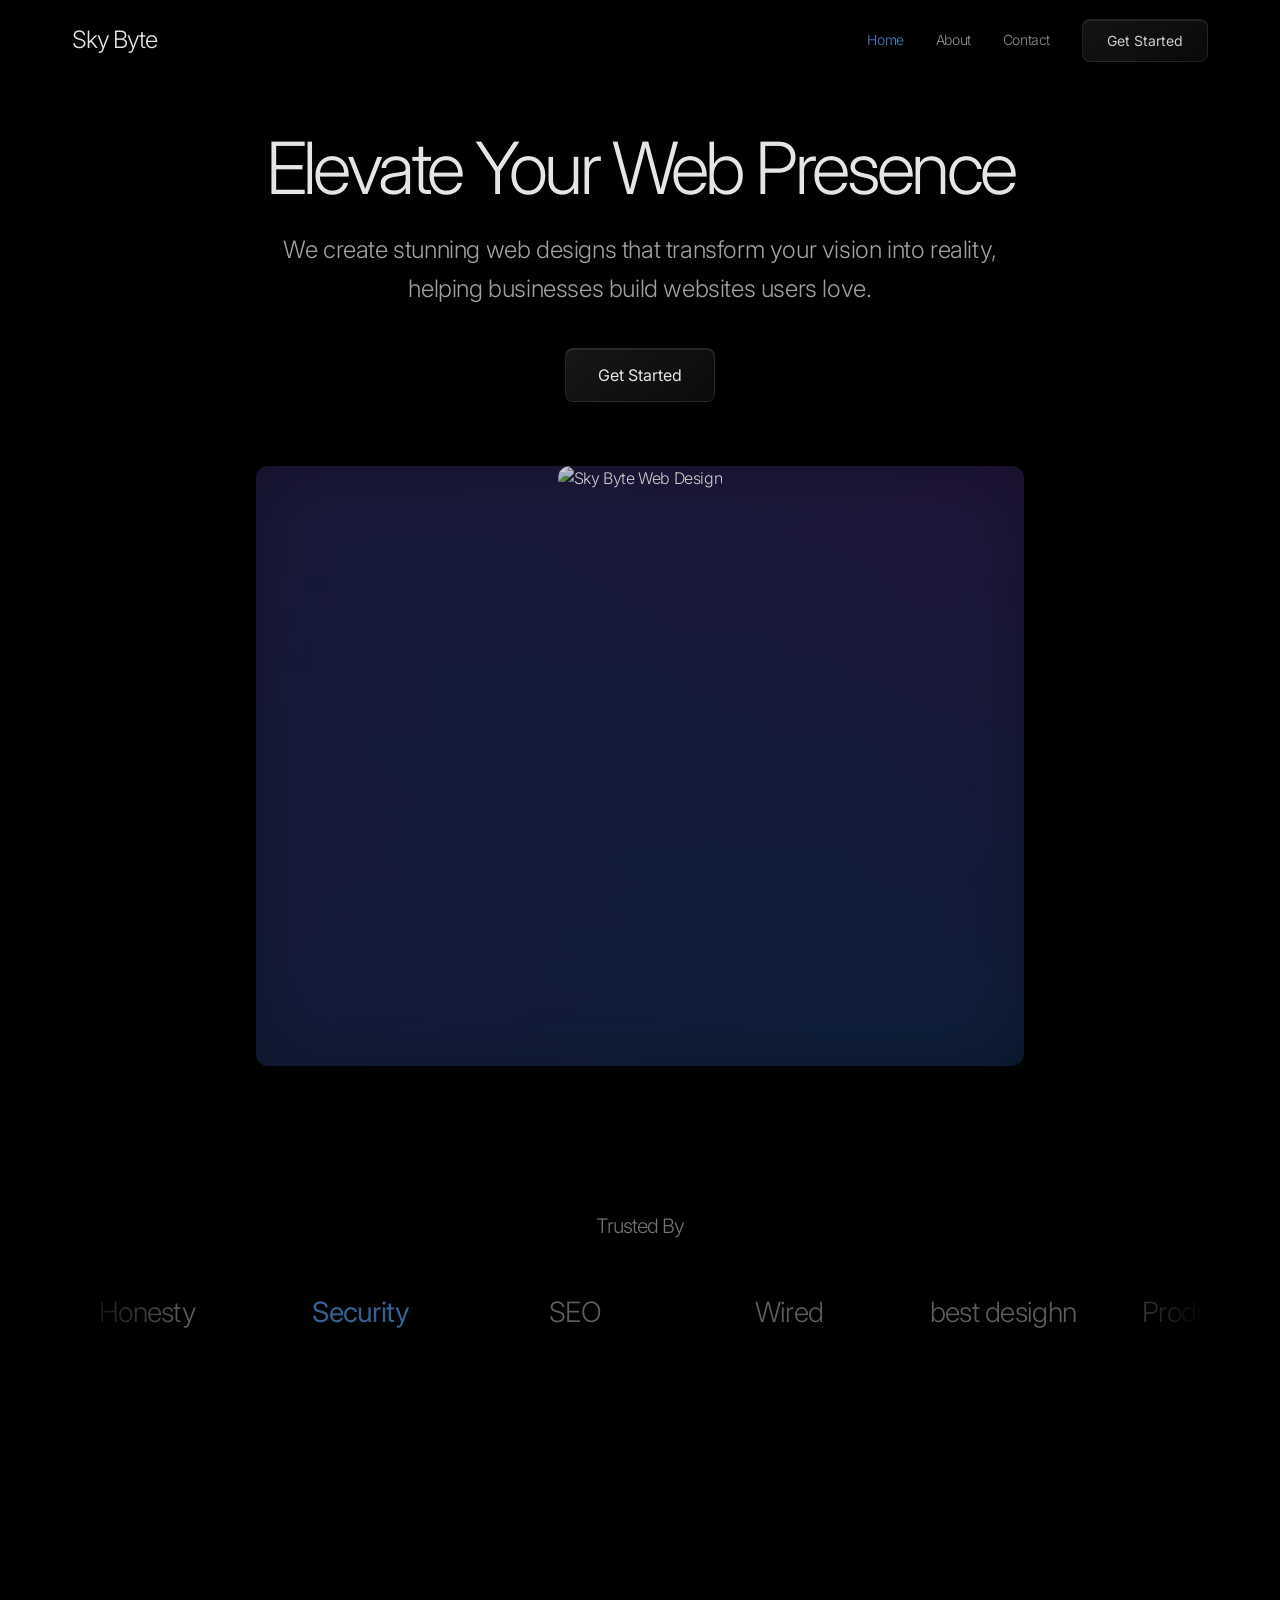
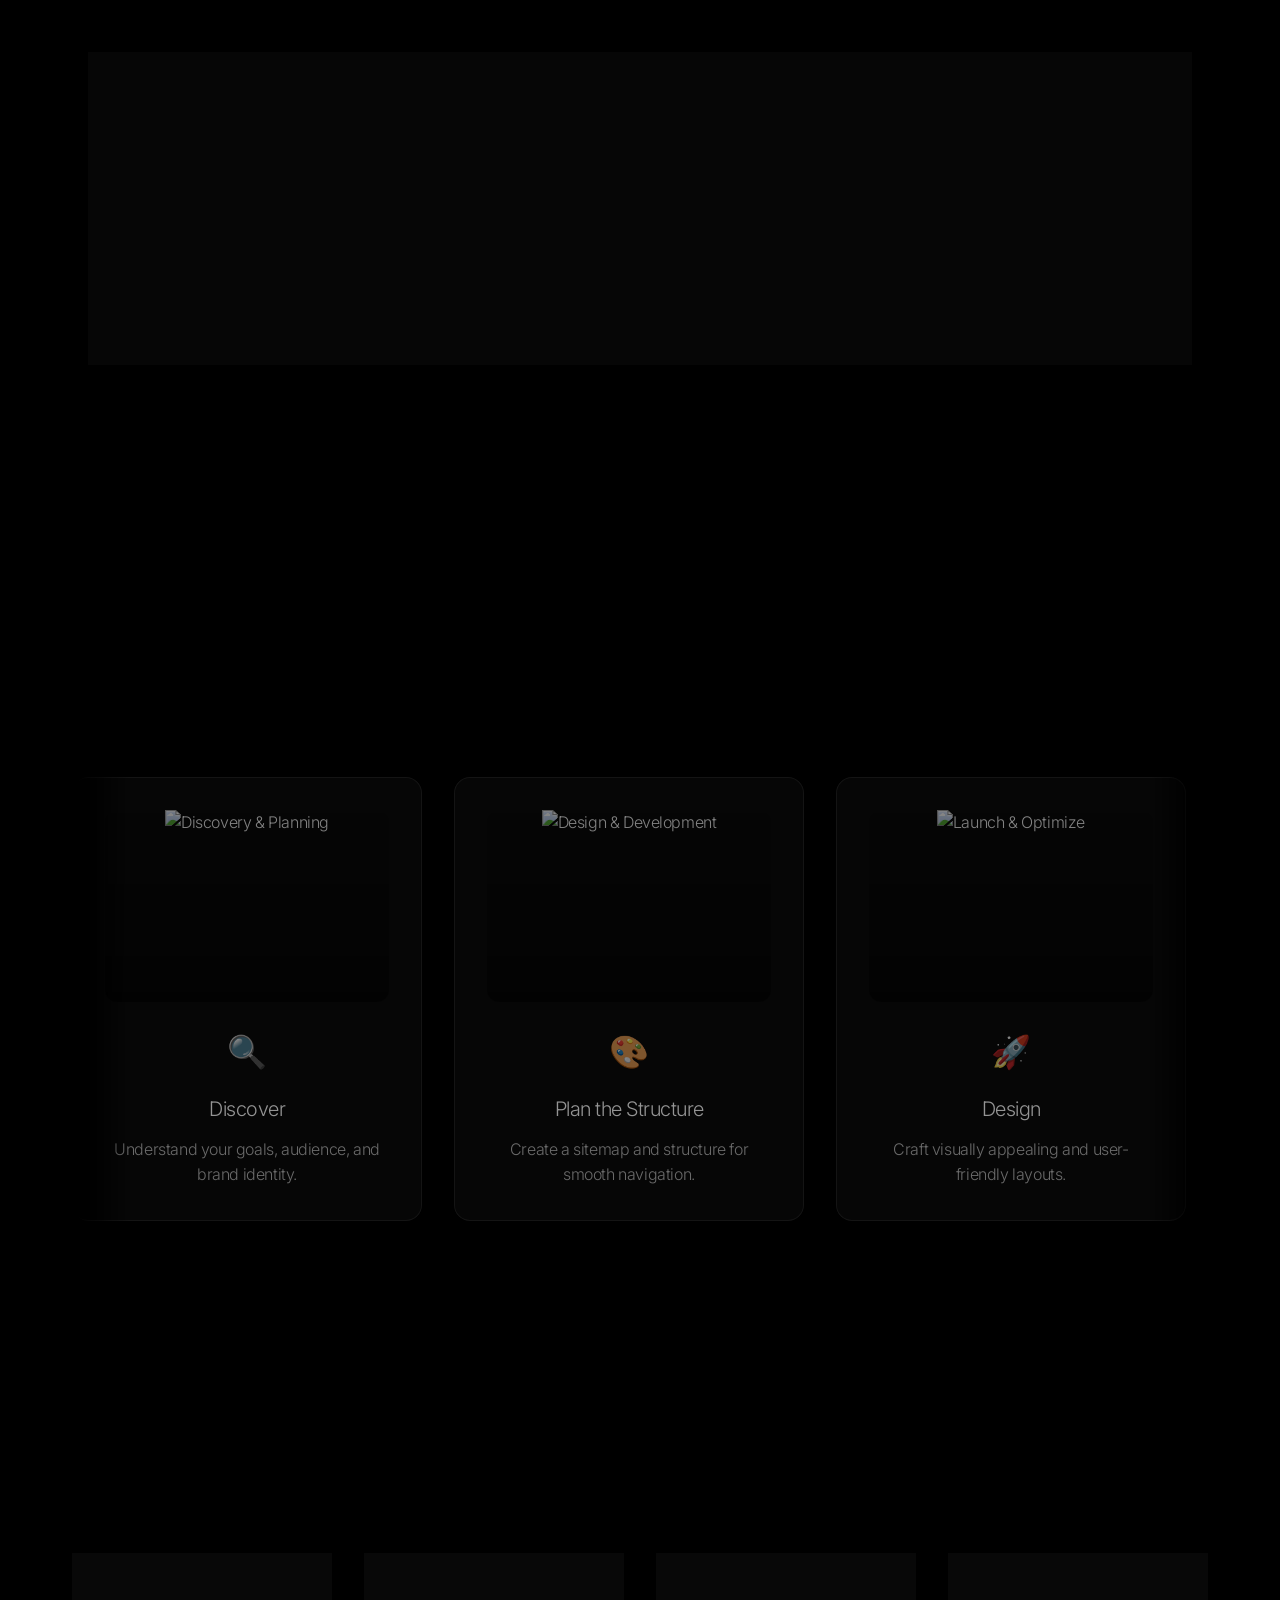
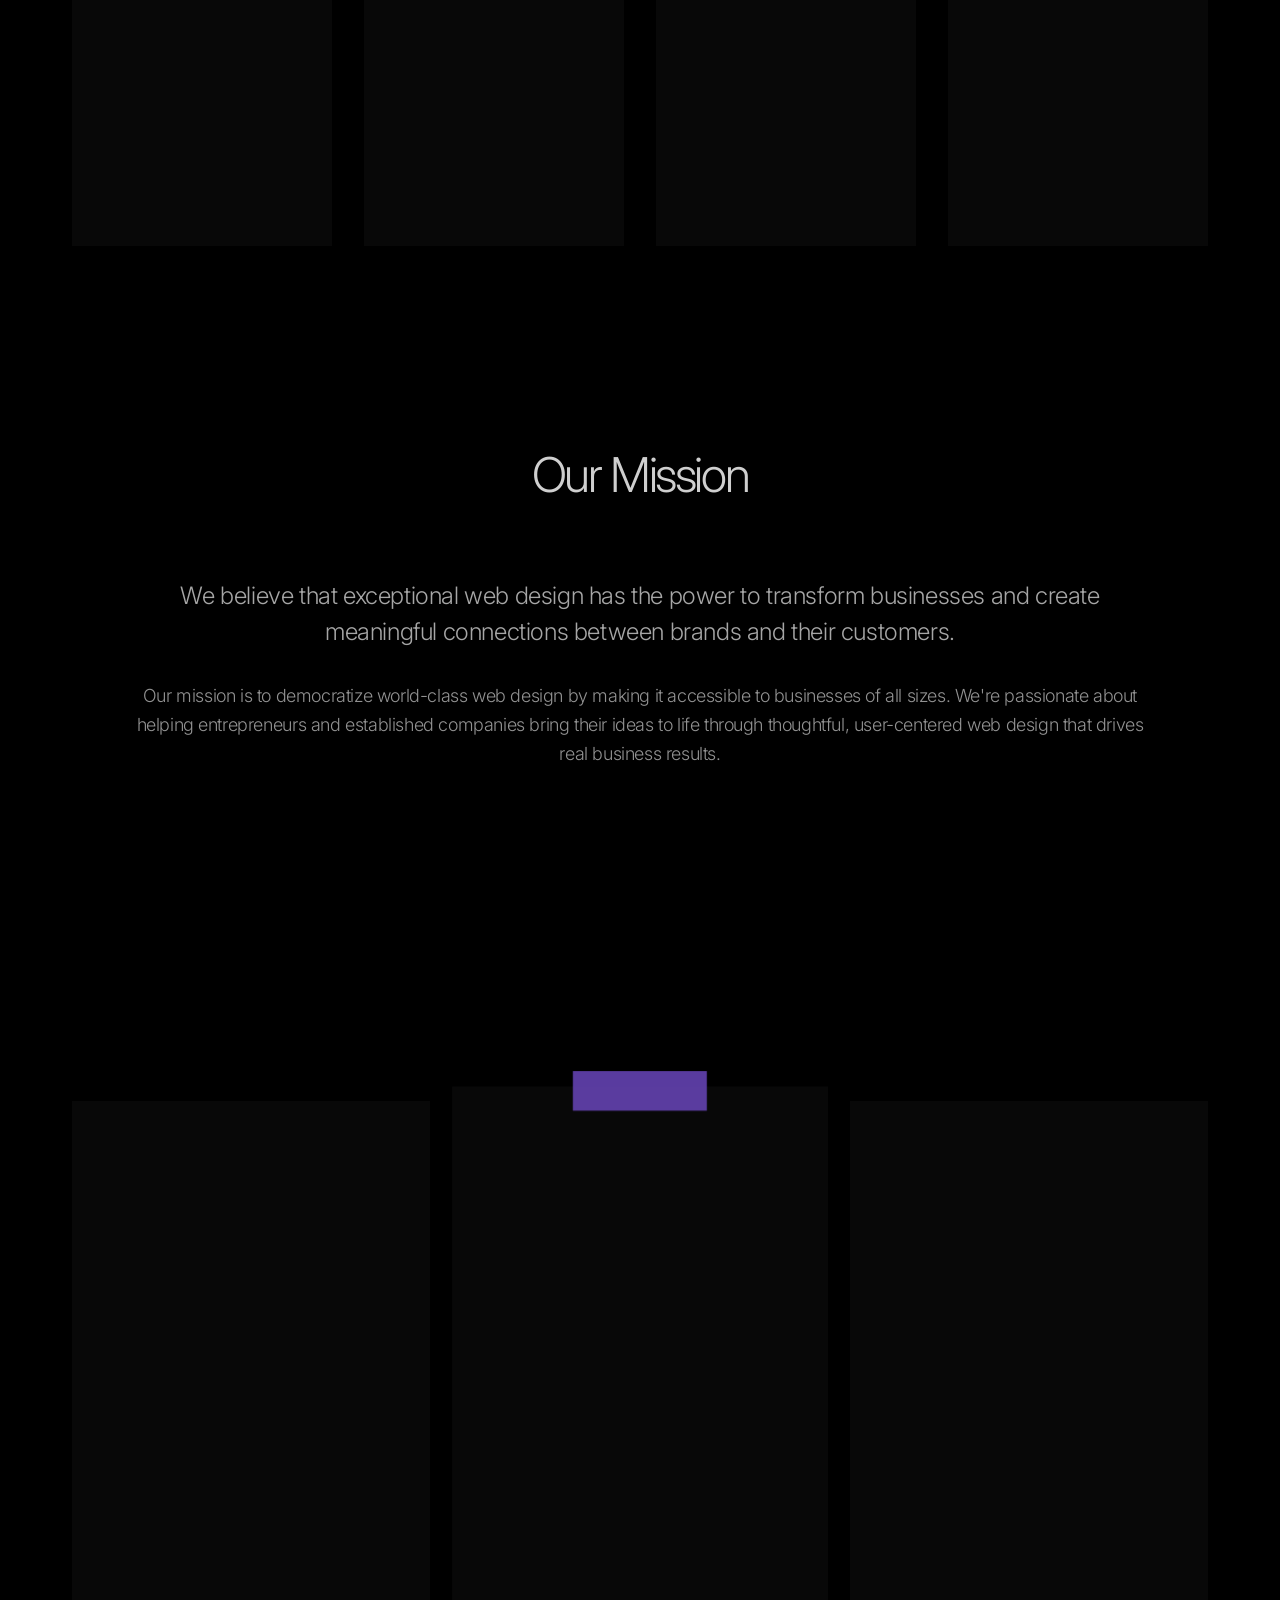
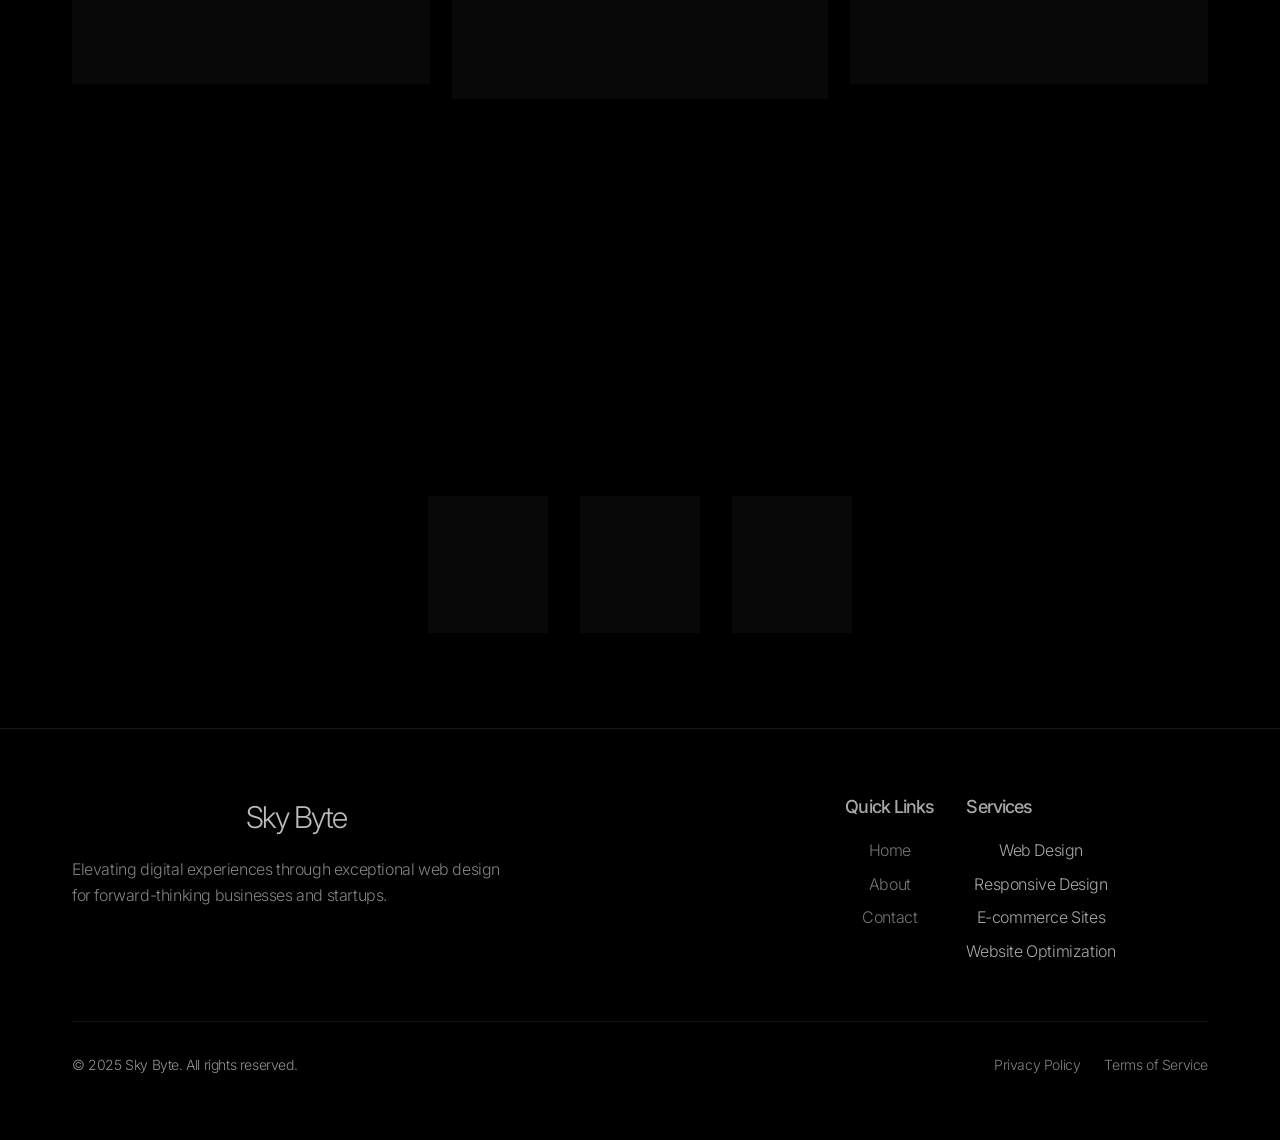
==== index.html @ e51b8a30 "Add files via upload" ====
<!DOCTYPE html>
<html lang="en">
<head>
  <meta charset="UTF-8">
  <meta name="viewport" content="width=device-width, initial-scale=1.0">
  <title>Sky Byte | Web Design Services</title>
  <meta name="description" content="Professional web design services for businesses">
  <link rel="preconnect" href="https://fonts.googleapis.com">
  <link rel="preconnect" href="https://fonts.gstatic.com" crossorigin>
  <link href="https://fonts.googleapis.com/css2?family=Inter:wght@300;400;500;600&display=swap" rel="stylesheet">
  <link rel="stylesheet" href="https://cdnjs.cloudflare.com/ajax/libs/font-awesome/6.5.2/css/all.min.css">
  <link rel="stylesheet" href="css/style.css">
</head>
<body>
  <!-- Navigation -->
  <header class="nav-header" id="navHeader">
      <div class="container">
          <nav class="nav-container">
              <a href="index.html" class="logo">Sky Byte</a>
              
              <div class="nav-links">
                  <a href="index.html" class="nav-link active">Home</a>
                  <a href="about.html" class="nav-link">About</a>
                  <a href="contact.html" class="nav-link">Contact</a>
                  <a href="contact.html"><button class="btn btn-primary">Get Started</button></a>
              </div>

              <button class="mobile-menu-btn" id="mobileMenuBtn" aria-label="Toggle menu">
                  <span class="hamburger-line"></span>
                  <span class="hamburger-line"></span>
                  <span class="hamburger-line"></span>
              </button>
          </nav>
      </div>

      <div class="mobile-menu" id="mobileMenu">
          <div class="mobile-menu-content">
              <a href="index.html" class="mobile-nav-link">Home</a>
              <a href="about.html" class="mobile-nav-link">About</a>
             
              <a href="contact.html" class="mobile-nav-link">Contact</a>
              <a href=""><button class="btn btn-primary mobile-btn"  >Get Started</button></a>
          </div>
      </div>
  </header>

  <main>
      <!-- Hero Section -->
      <section id="hero" class="hero-section">
          <div class="container">
              <div class="hero-content">
                  <h1 class="hero-title">Elevate Your Web Presence</h1>
                  <p class="hero-subtitle">
                      We create stunning web designs that transform your vision into reality, 
                      helping businesses build websites users love.
                  </p>
                  <a href="contact.html"><button class="btn btn-primary btn-large">Get Started</button></a>
              </div>
              
              <div class="hero-image">
                  <div class="hero-image-container">
                      <div class="hero-gradient-overlay"></div>
                      <img src="https://drive.google.com/thumbnail?id=1oQDkhZ774027q7CdsnY6HMwbY6pKhyF4&sz=s800" alt="Sky Byte Web Design" class="hero-img">
                      <div class="hero-glow"></div>
                  </div>
              </div>
          </div>
      </section>

      <!-- Featured In Section -->
      <section id="featured-in" class="featured-section">
          <div class="container">
              <h2 class="section-subtitle">Trusted By</h2>
              
              <!-- Desktop Sliding Logos -->
              <div class="featured-logos-container">
                  <div class="featured-logos-track" id="featuredLogos">
                      <!-- First set -->
                      <div class="featured-logo-item">Honesty</div>
                      <div class="featured-logo-item skybyte">Security</div>
                      <div class="featured-logo-item">SEO</div>
                      <div class="featured-logo-item">Wired</div>
                      <div class="featured-logo-item">best desighn</div>
                      <div class="featured-logo-item">Product Hunt</div>
                      
                      <!-- Duplicate set for seamless loop -->
                      <div class="featured-logo-item">Honesty</div>
                      <div class="featured-logo-item skybyte">Security</div>
                      <div class="featured-logo-item">SEO</div>
                      <div class="featured-logo-item">Wired</div>
                      <div class="featured-logo-item">best desighn</div>
                      <div class="featured-logo-item">Product Hunt</div>
                  </div>
              </div>

              <!-- Mobile Static Grid -->
              <div class="featured-mobile">
                  <div class="featured-logo-item">Honesty</div>
                  <div class="featured-logo-item skybyte">Security</div>
                  <div class="featured-logo-item">SEO</div>
                  <div class="featured-logo-item">Wired</div>
                  <div class="featured-logo-item">best desighn</div>
                  <div class="featured-logo-item">Product Hunt</div>
              </div>
          </div>
      </section>

      <!-- Testimonials Section -->
      <section id="testimonials" class="testimonials-section">
          <div class="container">
              <h2 class="section-title">What Our Clients Say</h2>
              
              <div class="testimonials-container">
                  <div class="testimonials-wrapper">
                      <div class="testimonials-track" id="testimonialsTrack">
                          <div class="testimonial-card active">
                              <div class="glass-card">
                                  <div class="testimonial-header">
                                      <img src="https://images.unsplash.com/photo-1556940211-ea1d97e04458?w=500&auto=format&fit=crop&q=60&ixlib=rb-4.1.0&ixid=M3wxMjA3fDB8MHxzZWFyY2h8MjB8fGNoZWZ8ZW58MHx8MHx8fDA%3D" alt="Sarah Johnson" class="testimonial-avatar">
                                      <div class="testimonial-info">
                                          <div class="stars">★★★★★</div>
                                          <h3>Sharth Mohan</h3>
                                          <p>Hotel Chef</p>
                                      </div>
                                  </div>
                                  <blockquote>
                                      "Working with Sky Byte transformed our online presence. The web design they delivered 
                                      increased our user engagement by 45% and reduced our bounce rate significantly."
                                  </blockquote>
                                  
                              </div>
                          </div>

                          <div class="testimonial-card">
                              <div class="glass-card">
                                  <div class="testimonial-header">
                                      <img src="https://plus.unsplash.com/premium_photo-1682888442432-a1bc427c0d91?w=500&auto=format&fit=crop&q=60&ixlib=rb-4.1.0&ixid=M3wxMjA3fDB8MHxzZWFyY2h8NXx8dGVhY2hlcnxlbnwwfHwwfHx8MA%3D%3D" alt="Michael Chen" class="testimonial-avatar">
                                      <div class="testimonial-info">
                                          <div class="stars">★★★★★</div>
                                          <h3>Vishnu </h3>
                                          <p>Teacher</p>
                                      </div>
                                  </div>
                                  <blockquote>
                                      "The team at Sky Byte understood our vision perfectly. They created an intuitive 
                                      website that our customers love, and we've seen a 60% improvement in our conversion rates."
                                  </blockquote>
                                  
                              </div>
                          </div>

                          
                      </div>
                  </div>

                  <!-- Navigation -->
                  <div class="testimonials-nav">
                      <button class="nav-btn prev-btn" id="prevBtn" aria-label="Previous testimonial">‹</button>
                      <div class="dots-container" id="dotsContainer">
                          <button class="dot active" data-slide="0" aria-label="Go to testimonial 1"></button>
                          <button class="dot" data-slide="1" aria-label="Go to testimonial 2"></button>
                      </div>
                      <button class="nav-btn next-btn" id="nextBtn" aria-label="Next testimonial">›</button>
                  </div>
              </div>
          </div>
      </section>

      <!-- Portfolio Section -->
      <section id="portfolio" class="portfolio-section">
          <div class="container">
              <h2 class="section-title">How It Works</h2>
              
              <!-- Desktop Sliding Cards -->
              <div class="portfolio-sliding-container">
                  <div class="portfolio-sliding-track" id="portfolioTrack">
                      <!-- First set -->
                      <div class="portfolio-card floating-even">
                          <div class="card-content">
                              <div class="card-image">
                                  <img src="https://images.unsplash.com/photo-1656264142377-22ae3fefdbc3?w=500&auto=format&fit=crop&q=60&ixlib=rb-4.1.0&ixid=M3wxMjA3fDB8MHxzZWFyY2h8OHx8RGlzY292ZXIlMjAlMjYlMjBBbGlnbiUyMHdlYnNpdGV8ZW58MHx8MHx8fDA%3D" alt="Discovery & Planning">
                                  <div class="card-image-overlay"></div>
                              </div>
                              <div class="card-icon">🔍</div>
                              <h3>Discover</h3>
                              <p>Understand your goals, audience, and brand identity.</p>
                          </div>
                      </div>

                      <div class="portfolio-card floating-odd">
                          <div class="card-content">
                              <div class="card-image">
                                  <img src="https://plus.unsplash.com/premium_photo-1705010663586-222ee7c5cfa8?w=500&auto=format&fit=crop&q=60&ixlib=rb-4.1.0&ixid=M3wxMjA3fDB8MHxzZWFyY2h8MXx8UGxhbiUyMHdlbnNpdGV8ZW58MHx8MHx8fDA%3D" alt="Design & Development">
                                  <div class="card-image-overlay"></div>
                              </div>
                              <div class="card-icon">🎨</div>
                              <h3>Plan the Structure</h3>
                              <p>Create a sitemap and structure for smooth navigation.</p>
                          </div>
                      </div>

                      <div class="portfolio-card floating-even">
                          <div class="card-content">
                              <div class="card-image">
                                  <img src="https://images.unsplash.com/photo-1602576666092-bf6447a729fc?w=500&auto=format&fit=crop&q=60&ixlib=rb-4.1.0&ixid=M3wxMjA3fDB8MHxzZWFyY2h8Mnx8dWl8ZW58MHx8MHx8fDA%3D" alt="Launch & Optimize">
                                  <div class="card-image-overlay"></div>
                              </div>
                              <div class="card-icon">🚀</div>
                              <h3>Design</h3>
                              <p>Craft visually appealing and user-friendly layouts.</p>
                          </div>
                      </div>

                      

                      <!-- Third set for extra smoothness -->
                      <div class="portfolio-card floating-even">
                          <div class="card-content">
                              <div class="card-image">
                                  <img src="https://images.unsplash.com/photo-1536148935331-408321065b18?w=500&auto=format&fit=crop&q=60&ixlib=rb-4.1.0&ixid=M3wxMjA3fDB8MHxzZWFyY2h8MTV8fGNvZGluZ3xlbnwwfHwwfHx8MA%3D%3D" alt="Discovery & Planning">
                                  <div class="card-image-overlay"></div>
                              </div>
                              <div class="card-icon">🔍</div>
                              <h3>Build</h3>
                              <p>Develop a responsive, fast, and SEO-optimized site.</p>
                          </div>
                      </div>

                      <div class="portfolio-card floating-odd">
                          <div class="card-content">
                              <div class="card-image">
                                  <img src="https://images.unsplash.com/photo-1457364887197-9150188c107b?w=500&auto=format&fit=crop&q=60&ixlib=rb-4.1.0&ixid=M3wxMjA3fDB8MHxzZWFyY2h8Mnx8TGF1bmNofGVufDB8fDB8fHww" alt="Design & Development">
                                  <div class="card-image-overlay"></div>
                              </div>
                              <div class="card-icon">🎨</div>
                              <h3>Test</h3>
                              <p>Check performance, accessibility, and device compatibility.</p>
                          </div>
                      </div>

    
                  </div>
              </div>

              <!-- Mobile Static Grid -->
              <div class="portfolio-mobile">
                  <div class="portfolio-card floating-even">
                      <div class="card-content">
                          <div class="card-image">
                              <img src="/placeholder.svg?height=300&width=400" alt="Discovery & Planning">
                              <div class="card-image-overlay"></div>
                          </div>
                          <div class="card-icon">🔍</div>
                          <h3>Discover</h3>
                          <p>We learn about your goals, audience, and style.</p>
                      </div>
                  </div>

                  <div class="portfolio-card floating-odd">
                      <div class="card-content">
                          <div class="card-image">
                              <img src="/placeholder.svg?height=300&width=400" alt="Design & Development">
                              <div class="card-image-overlay"></div>
                          </div>
                          <div class="card-icon">🎨</div>
                          <h3>Design</h3>
                          <p>Create the look and feel with a user-friendly layout.</p>
                      </div>
                  </div>

                  <div class="portfolio-card floating-even">
                      <div class="card-content">
                          <div class="card-image">
                              <img src="/placeholder.svg?height=300&width=400" alt="Launch & Optimize">
                              <div class="card-image-overlay"></div>
                          </div>
                          <div class="card-icon">🚀</div>
                          <h3>Build</h3>
                          <p>Develop a fast, responsive, and SEO-friendly site.</p>
                      </div>
                  </div>
              </div>
          </div>
      </section>

      <!-- Features Section -->
      <section id="features" class="features-section">
          <div class="container">
              <h2 class="section-title">Why Choose Sky Byte</h2>
              
              <div class="features-grid">
                  <div class="feature-card">
                      <div class="feature-icon">📱</div>
                      <h3>Responsive Design</h3>
                      <p>Beautiful websites that work perfectly across all devices and screen sizes.</p>
                  </div>

                  <div class="feature-card">
                      <div class="feature-icon">🔍</div>
                      <h3>SEO Optimized</h3>
                      <p>Built with search engine optimization best practices to help you rank higher.</p>
                  </div>

                  <div class="feature-card">
                      <div class="feature-icon">🎨</div>
                      <h3>Modern Aesthetics</h3>
                      <p>Stunning web designs that captivate visitors and reflect your brand's personality.</p>
                  </div>

                  <div class="feature-card">
                      <div class="feature-icon">👥</div>
                      <h3>User-Focused</h3>
                      <p>Every design decision is made with your visitors' needs and goals in mind.</p>
                  </div>
              </div>
          </div>
      </section>

      <!-- Mission Section -->
      <section id="mission" class="mission-section">
          <div class="container">
              <div class="mission-content">
                  <h2 class="section-title">Our Mission</h2>
                  <p class="mission-text">
                      We believe that exceptional web design has the power to transform businesses and create 
                      meaningful connections between brands and their customers.
                  </p>
                  <p class="mission-description">
                      Our mission is to democratize world-class web design by making it accessible to businesses 
                      of all sizes. We're passionate about helping entrepreneurs and established companies bring 
                      their ideas to life through thoughtful, user-centered web design that drives real business results.
                  </p>
              </div>
          </div>
      </section>

      <!-- Pricing Section -->
      <section id="pricing" class="pricing-section">
          <div class="container">
              <h2 class="section-title">Choose Your Plan</h2>
              
              <div class="pricing-grid">
                  <div class="pricing-card">
                      <h3>Starter</h3>
                      <div class="price">
                          <span class="amount">₹6,999</span>
                          <span class="period">/project</span>
                      </div>
                      <p class="plan-description">Perfect for small businesses getting started online</p>
                      <ul class="features-list">
                          <li>✓ 5-page website</li>
                          <li>✓ Responsive design</li>
                          <li>✓ Basic SEO setup</li>
                          <li>✓ Email support</li>
                          <li>✓ Standard delivery (10 days)</li>
                      </ul>
                      
                  </div>

                  <div class="pricing-card recommended">
                      <div class="recommended-badge">Recommended</div>
                      <h3>Professional</h3>
                      <div class="price">
                          <span class="amount">₹8,999</span>
                          <span class="period">/project</span>
                      </div>
                      <p class="plan-description">Ideal for growing businesses ready to scale online</p>
                      <ul class="features-list">
                          <li>✓ Complete website design</li>
                          <li>✓ Custom functionality</li>
                          <li>✓ Advanced SEO optimization</li>
                          <li>✓ Priority support</li>
                          <li>✓ Fast delivery (7 days)</li>
                          <li>✓ Unlimited revisions</li>
                          <li>✓ Source files included</li>
                      </ul>
                      
                  </div>

                  <div class="pricing-card">
                      <h3>Enterprise</h3>
                      <div class="price">
                          <span class="amount">Custom</span>
                          <span class="period"></span>
                      </div>
                      <p class="plan-description">Tailored solutions for established businesses</p>
                      <ul class="features-list">
                          <li>✓ Everything in Professional</li>
                          <li>✓ Dedicated design team</li>
                          <li>✓ E-commerce integration</li>
                          <li>✓ Advanced analytics setup</li>
                          <li>✓ 24/7 priority support</li>
                          <li>✓ Ongoing maintenance</li>
                          <li>✓ Training & workshops</li>
                      </ul>
                      
                  </div>
              </div>
          </div>
      </section>

      <!-- Contact Section -->
      <section id="contact" class="contact-section">
  <div class="container">
    <div class="contact-content">
      <h2 class="section-title">Ready to Get Started?</h2>
      <p class="contact-subtitle">
        Let's discuss your project and see how we can help bring your vision to life.
      </p>

      <div class="contact-links">
        <a href="https://www.linkedin.com/in/sky-byte-4210722b8/" class="contact-card">
          <div class="contact-icon"><i class="fab fa-linkedin-in" aria-hidden="true"></i></div>
          <span>LinkedIn</span>
        </a>
        <a href="mailto:hello@skybyte.design" class="contact-card">
          <div class="contact-icon"><i class="fas fa-envelope" aria-hidden="true"></i></div>
          <span>Email</span>
        </a>
        <a href="https://www.instagram.com/sky_byte_/profilecard/?igsh=emQ5bnBucTMwYjR2" class="contact-card">
          <div class="contact-icon"><i class="fab fa-instagram" aria-hidden="true"></i></div>
          <span>Instagram</span>
        </a>
      </div>
    </div>
  </div>
</section>

  </main>

  <!-- Footer -->
  <footer class="footer">
      <div class="container">
          <div class="footer-content">
              <div class="footer-brand">
                  <a href="index.html" class="footer-logo">Sky Byte</a>
                  <p class="footer-description">
                      Elevating digital experiences through exceptional web design for 
                      forward-thinking businesses and startups.
                  </p>
                  
              </div>

              <div class="footer-links">
                  <div class="footer-column">
                      <h4>Quick Links</h4>
                      <ul>
                          <li><a href="index.html">Home</a></li>
                          <li><a href="about.html">About</a></li>
                          
                          <li><a href="contact.html">Contact</a></li>
                      </ul>
                  </div>

                  <div class="footer-column">
                      <h4>Services</h4>
                      <ul>
                          <li>Web Design</li>
                          <li>Responsive Design</li>
                          <li>E-commerce Sites</li>
                          <li>Website Optimization</li>
                      </ul>
                  </div>
              </div>
          </div>

          <div class="footer-bottom">
              <p>&copy; 2025 Sky Byte. All rights reserved.</p>
              <div class="footer-legal">
                  <a href="#">Privacy Policy</a>
                  <a href="#">Terms of Service</a>
              </div>
          </div>
      </div>
  </footer>

  <script src="js/script.js"></script>
</body>
</html>
---- css/style.css ----
/* Reset and Base Styles */
* {
  margin: 0;
  padding: 0;
  box-sizing: border-box;
}

html {
  scroll-behavior: smooth;
}

body {
  font-family: "Inter", system-ui, -apple-system, sans-serif;
  font-weight: 300;
  letter-spacing: -0.025em;
  background-color: #000;
  color: #fff;
  line-height: 1.6;
  overflow-x: hidden;
}

.container {
  max-width: 1200px;
  margin: 0 auto;
  padding: 0 2rem;
}

.page-container {
  padding: 6rem 0 2rem;
}

/* Typography - FIXED ALIGNMENT */
h1,
h2,
h3,
h4,
h5,
h6 {
  letter-spacing: -0.05em;
  font-weight: 300;
  opacity: 1;
  text-align: center;
}

p,
span,
div {
  opacity: 0.9;
  text-align: center;
}

/* Left align specific content areas */
.about-content p,
.contact-info p,
.contact-form p,
.footer-description,
.testimonial-info p,
.plan-description,
.feature-card p,
.value-card p,
.card-content p {
  text-align: left;
}

.about-content h2,
.contact-info h2,
.contact-form h2,
.contact-info h3,
.testimonial-info h3 {
  text-align: left;
}

/* Buttons */
.btn {
  display: inline-flex;
  align-items: center;
  justify-content: center;
  padding: 0.75rem 1.5rem;
  border: none;
  border-radius: 0.5rem;
  font-family: inherit;
  font-size: 0.875rem;
  font-weight: 400;
  text-decoration: none;
  cursor: pointer;
  transition: all 0.3s ease;
  position: relative;
  overflow: hidden;
}

.btn-primary {
  background: linear-gradient(145deg, rgba(255, 255, 255, 0.1), rgba(255, 255, 255, 0.05));
  box-shadow: 0 8px 32px rgba(0, 0, 0, 0.3), inset 0 1px 0 rgba(255, 255, 255, 0.1), inset 0 -1px 0 rgba(0, 0, 0, 0.1);
  color: #fff;
  border: 1px solid rgba(255, 255, 255, 0.1);
}

.btn-primary:hover {
  box-shadow: 0 12px 40px rgba(139, 92, 246, 0.3), inset 0 1px 0 rgba(255, 255, 255, 0.2), inset 0 -1px 0
    rgba(0, 0, 0, 0.1);
  transform: translateY(-2px);
}

.btn-secondary {
  background: rgba(255, 255, 255, 0.1);
  color: #fff;
  border: 1px solid rgba(255, 255, 255, 0.2);
}

.btn-secondary:hover {
  background: rgba(255, 255, 255, 0.2);
  border-color: rgba(255, 255, 255, 0.3);
}

.btn-large {
  padding: 1rem 2rem;
  font-size: 1rem;
}

/* Glass Card Effect */
.glass-card {
  background: rgba(255, 255, 255, 0.05);
  backdrop-filter: blur(16px);
  -webkit-backdrop-filter: blur(16px);
  border: 1px solid rgba(255, 255, 255, 0.1);
  border-radius: 1rem;
}

.glass-card:hover {
  border-color: rgba(255, 255, 255, 0.2);
}

/* Navigation */
.nav-header {
  position: fixed;
  top: 0;
  left: 0;
  right: 0;
  z-index: 1000;
  transition: all 0.3s ease;
}

.nav-header.scrolled {
  background: rgba(0, 0, 0, 0.3);
  backdrop-filter: blur(16px);
  -webkit-backdrop-filter: blur(16px);
}

.nav-container {
  display: flex;
  align-items: center;
  justify-content: space-between;
  height: 5rem;
}

.logo {
  font-size: 1.5rem;
  font-weight: 300;
  letter-spacing: -0.05em;
  color: #fff;
  text-decoration: none;
}

.nav-links {
  display: flex;
  align-items: center;
  gap: 2rem;
}

.nav-link {
  color: rgba(255, 255, 255, 0.7);
  text-decoration: none;
  font-size: 0.875rem;
  transition: opacity 0.3s ease;
}


.nav-link.active {
  opacity: 1;
  color: #60a5fa;
}

.mobile-menu-btn {
  display: none;
  flex-direction: column;
  justify-content: center;
  align-items: center;
  background: none;
  border: none;
  cursor: pointer;
  padding: 0.5rem;
  width: 2rem;
  height: 2rem;
}

.hamburger-line {
  width: 1.25rem;
  height: 2px;
  background: #fff;
  margin: 2px 0;
  transition: all 0.3s ease;
  border-radius: 1px;
}

.mobile-menu-btn:focus {
  outline: none;
}

.mobile-menu-btn:focus-visible {
  outline: 2px solid rgba(255, 255, 255, 0.5);
  outline-offset: 2px;
}

.mobile-menu {
  position: fixed;
  top: 0;
  right: -100%;
  width: 100%;
  height: 100vh;
  background: rgba(0, 0, 0, 0.95);
  backdrop-filter: blur(16px);
  -webkit-backdrop-filter: blur(16px);
  transition: right 0.3s ease;
  z-index: 999;
}

.mobile-menu.active {
  right: 0;
}

.mobile-menu-content {
  display: flex;
  flex-direction: column;
  align-items: center;
  justify-content: center;
  height: 100%;
  gap: 2rem;
}

.mobile-nav-link {
  color: rgba(255, 255, 255, 0.7);
  text-decoration: none;
  font-size: 1.25rem;
  font-weight: 300;
  transition: opacity 0.3s ease;
}

.mobile-nav-link:hover {
  opacity: 1;
}

.mobile-btn {
  margin-top: 2rem;
}

/* Hero Section */
.hero-section {
  min-height: 100vh;
  display: flex;
  flex-direction: column;
  align-items: center;
  justify-content: center;
  padding: 8rem 0 4rem;
  text-align: center;
}

.hero-content {
  max-width: 64rem;
  margin-bottom: 4rem;
  opacity: 0;
  transform: translateY(20px);
  animation: fadeInUp 0.9s ease 0.2s forwards;
}

.hero-title {
  font-size: clamp(2.5rem, 8vw, 4.5rem);
  font-weight: 300;
  letter-spacing: -0.05em;
  margin-bottom: 1.5rem;
  line-height: 1.1;
  text-align: center;
}

.hero-subtitle {
  font-size: clamp(1.125rem, 3vw, 1.5rem);
  opacity: 0.7;
  margin-bottom: 2.5rem;
  max-width: 48rem;
  margin-left: auto;
  margin-right: auto;
  text-align: center;
}

.hero-image {
  width: 100%;
  max-width: 72rem;
  opacity: 0;
  transform: translateY(40px);
  animation: fadeInUp 0.9s ease 0.5s forwards;
}

.hero-image-container {
  position: relative;
  width: 100%;
  height: clamp(25rem, 50vw, 37.5rem);
  border-radius: 0.75rem;
  overflow: hidden;
}

.hero-gradient-overlay {
  position: absolute;
  inset: 0;
  background: linear-gradient(to bottom, rgba(139, 92, 246, 0.2), rgba(59, 130, 246, 0.2));
  mix-blend-mode: overlay;
  z-index: 10;
}

.hero-img {
  width: 100%;
  height: 100%;
  object-fit: cover;
  border-radius: 0.75rem;
}

.hero-glow {
  position: absolute;
  inset: -1rem;
  background: linear-gradient(45deg, rgba(139, 92, 246, 0.2), rgba(59, 130, 246, 0.2), rgba(139, 92, 246, 0.2));
  border-radius: 0.75rem;
  filter: blur(3rem);
  z-index: -1;
  opacity: 0.7;
}

/* Featured Section */
.featured-section {
  padding: 5rem 0;
  background: #000;
  overflow: hidden;
}

.section-subtitle {
  text-align: center;
  font-size: 1.25rem;
  opacity: 0.5;
  margin-bottom: 3rem;
  font-weight: 300;
}

.section-title {
  font-size: clamp(2.5rem, 6vw, 3rem);
  font-weight: 300;
  letter-spacing: -0.05em;
  text-align: center;
  margin-bottom: 4rem;
}

/* Featured logos container with proper masking */
.featured-logos-container {
  position: relative;
  width: 100%;
  overflow: hidden;
  mask: linear-gradient(to right, transparent 0%, black 10%, black 90%, transparent 100%);
  -webkit-mask: linear-gradient(to right, transparent 0%, black 10%, black 90%, transparent 100%);
}

/* Smooth continuous sliding animation */
.featured-logos-track {
  display: flex;
  align-items: center;
  animation: slideLogosSmooth 30s linear infinite;
  width: max-content;
  gap: 4rem;
}

.featured-logos-track:hover {
  animation-play-state: paused;
}

.featured-logo-item {
  flex-shrink: 0;
  display: flex;
  align-items: center;
  justify-content: center;
  min-width: 150px;
  font-size: clamp(1.25rem, 2.5vw, 1.75rem);
  font-weight: 300;
  letter-spacing: -0.025em;
  opacity: 0.5;
  transition: opacity 0.3s ease;
  white-space: nowrap;
}

.featured-logo-item:hover {
  opacity: 0.8;
}

/* Sky Byte special styling */
.featured-logo-item.skybyte {
  color: #60a5fa !important;
  opacity: 0.8 !important;
  font-weight: 400 !important;
}

.featured-logo-item.skybyte:hover {
  opacity: 1 !important;
}

.featured-mobile {
  display: none;
  flex-wrap: wrap;
  justify-content: center;
  align-items: center;
  gap: 2rem;
}

/* Testimonials Section */
.testimonials-section {
  padding: 6rem 0;
  background: linear-gradient(to bottom, #000, rgba(0, 0, 0, 0.9));
}

.testimonials-container {
  max-width: 80rem;
  margin: 0 auto;
  position: relative;
}

.testimonials-wrapper {
  overflow: hidden;
  border-radius: 1rem;
}

.testimonials-track {
  display: flex;
  transition: transform 0.5s ease;
}

.testimonial-card {
  min-width: 100%;
  padding: 0 1rem;
  opacity: 0;
  transition: opacity 0.5s ease;
}

.testimonial-card.active {
  opacity: 1;
}

.testimonial-card .glass-card {
  padding: 3rem;
}

.testimonial-header {
  display: flex;
  align-items: flex-start;
  gap: 1.5rem;
  margin-bottom: 2rem;
}

.testimonial-avatar {
  width: 4rem;
  height: 4rem;
  border-radius: 50%;
  object-fit: cover;
  flex-shrink: 0;
}

.testimonial-info h3 {
  font-size: 1.25rem;
  margin-bottom: 0.25rem;
  font-weight: 500;
  text-align: left;
}

.testimonial-info p {
  opacity: 0.7;
  text-align: left;
}

.stars {
  color: #fbbf24;
  margin-bottom: 0.5rem;
  font-size: 1rem;
}

.testimonial-card blockquote {
  font-size: clamp(1.125rem, 2.5vw, 1.25rem);
  opacity: 0.9;
  margin-bottom: 1.5rem;
  line-height: 1.6;
  text-align: left;
}

.testimonial-result {
  display: inline-block;
  padding: 0.5rem 1rem;
  background: rgba(139, 92, 246, 0.2);
  border-radius: 2rem;
  font-size: 0.875rem;
  font-weight: 500;
  color: #c4b5fd;
}

.testimonials-nav {
  display: flex;
  justify-content: center;
  align-items: center;
  margin-top: 2rem;
  gap: 1rem;
}

.nav-btn {
  padding: 0.75rem;
  border-radius: 50%;
  background: rgba(255, 255, 255, 0.05);
  border: none;
  color: #fff;
  cursor: pointer;
  transition: background 0.3s ease;
  font-size: 1.25rem;
}

.nav-btn:hover {
  background: rgba(255, 255, 255, 0.1);
}

.dots-container {
  display: flex;
  gap: 0.5rem;
}

.dot {
  width: 0.5rem;
  height: 0.5rem;
  border-radius: 50%;
  border: none;
  background: rgba(255, 255, 255, 0.3);
  cursor: pointer;
  transition: background 0.3s ease;
}

.dot.active {
  background: #8b5cf6;
}

/* Portfolio Section */
.portfolio-section {
  padding: 6rem 0;
  background: #000;
  overflow: hidden;
}

/* Portfolio sliding container with proper masking */
.portfolio-sliding-container {
  position: relative;
  width: 100%;
  overflow: hidden;
  mask: linear-gradient(to right, transparent 0%, black 5%, black 95%, transparent 100%);
  -webkit-mask: linear-gradient(to right, transparent 0%, black 5%, black 95%, transparent 100%);
}

/* Smooth continuous sliding with floating effect */
.portfolio-sliding-track {
  display: flex;
  animation: slidePortfolioSmooth 40s linear infinite;
  width: max-content;
  gap: 2rem;
}

.portfolio-sliding-track:hover {
  animation-play-state: paused;
}

.portfolio-card {
  flex-shrink: 0;
  width: 350px;
  position: relative;
}

/* Floating animation that works with sliding */
.portfolio-card.floating-even {
  animation: floatUp 4s ease-in-out infinite alternate;
}

.portfolio-card.floating-odd {
  animation: floatDown 4s ease-in-out infinite alternate;
  animation-delay: 2s;
}

/* Pause floating on hover but keep sliding */
.portfolio-card:hover {
  animation-play-state: paused;
}

.card-content {
  background: rgba(255, 255, 255, 0.05);
  backdrop-filter: blur(16px);
  -webkit-backdrop-filter: blur(16px);
  border: 1px solid rgba(255, 255, 255, 0.1);
  border-radius: 1rem;
  padding: 2rem;
  height: 100%;
  transition: all 0.3s ease;
}

.card-content:hover {
  border-color: rgba(255, 255, 255, 0.2);
  transform: scale(1.02);
}

.card-image {
  position: relative;
  height: 12rem;
  border-radius: 0.75rem;
  overflow: hidden;
  margin-bottom: 1.5rem;
}

.card-image img {
  width: 100%;
  height: 100%;
  object-fit: cover;
}

.card-image-overlay {
  position: absolute;
  inset: 0;
  background: linear-gradient(to top, rgba(0, 0, 0, 0.5), transparent);
}

.card-icon {
  font-size: 2rem;
  margin-bottom: 1rem;
  text-align: center;
}

.card-content h3 {
  font-size: 1.25rem;
  font-weight: 300;
  letter-spacing: -0.025em;
  margin-bottom: 0.75rem;
  text-align: center;
}

.card-content p {
  opacity: 0.7;
  text-align: center;
}

.portfolio-mobile {
  display: none;
  grid-template-columns: 1fr;
  gap: 2rem;
}

/* Features Section */
.features-section {
  padding: 6rem 0;
  background: linear-gradient(to bottom, #000, rgba(0, 0, 0, 0.9));
}

.features-grid {
  display: grid;
  grid-template-columns: repeat(auto-fit, minmax(250px, 1fr));
  gap: 2rem;
}

.feature-card {
  background: rgba(255, 255, 255, 0.05);
  backdrop-filter: blur(16px);
  -webkit-backdrop-filter: blur(16px);
  border: 1px solid rgba(255, 255, 255, 0.1);
  border-radius: 1rem;
  padding: 2rem;
  text-align: center;
  transition: all 0.3s ease;
}

.feature-card:hover {
  border-color: rgba(255, 255, 255, 0.2);
  transform: scale(1.02);
}

.feature-icon {
  font-size: 2rem;
  margin-bottom: 1.5rem;
}

.feature-card h3 {
  font-size: 1.25rem;
  font-weight: 300;
  letter-spacing: -0.025em;
  margin-bottom: 1rem;
  text-align: center;
}

.feature-card p {
  opacity: 0.7;
  text-align: center;
}

/* Mission Section */
.mission-section {
  padding: 6rem 0;
  background: #000;
}

.mission-content {
  max-width: 64rem;
  margin: 0 auto;
  text-align: center;
}

.mission-text {
  font-size: clamp(1.25rem, 3vw, 1.5rem);
  opacity: 0.8;
  margin-bottom: 2rem;
  line-height: 1.5;
  text-align: center;
}

.mission-description {
  font-size: 1.125rem;
  opacity: 0.7;
  line-height: 1.6;
  text-align: center;
}

/* Pricing Section */
.pricing-section {
  padding: 6rem 0;
  background: linear-gradient(to bottom, #000, rgba(0, 0, 0, 0.9));
}

.pricing-grid {
  display: grid;
  grid-template-columns: repeat(auto-fit, minmax(300px, 1fr));
  gap: 2rem;
  max-width: 72rem;
  margin: 0 auto;
}

.pricing-card {
  position: relative;
  background: rgba(255, 255, 255, 0.05);
  backdrop-filter: blur(16px);
  -webkit-backdrop-filter: blur(16px);
  border: 1px solid rgba(255, 255, 255, 0.1);
  border-radius: 1rem;
  padding: 2rem;
  transition: all 0.3s ease;
}

.pricing-card:hover {
  border-color: rgba(255, 255, 255, 0.2);
}

.pricing-card.recommended {
  border-color: rgba(139, 92, 246, 0.5);
  transform: scale(1.05);
}

.recommended-badge {
  position: absolute;
  top: -1rem;
  left: 50%;
  transform: translateX(-50%);
  background: #8b5cf6;
  color: #fff;
  padding: 0.5rem 1rem;
  border-radius: 2rem;
  font-size: 0.875rem;
  font-weight: 500;
}

.pricing-card h3 {
  font-size: 1.5rem;
  font-weight: 300;
  letter-spacing: -0.025em;
  margin-bottom: 0.5rem;
  text-align: center;
}

.price {
  display: flex;
  align-items: baseline;
  justify-content: center;
  margin-bottom: 1rem;
}

.amount {
  font-size: 2.5rem;
  font-weight: 300;
}

.period {
  font-size: 1.125rem;
  opacity: 0.7;
}

.plan-description {
  opacity: 0.7;
  text-align: center;
  margin-bottom: 2rem;
}

.features-list {
  list-style: none;
  margin-bottom: 2rem;
}

.features-list li {
  display: flex;
  align-items: center;
  margin-bottom: 1rem;
  opacity: 0.8;
  text-align: left;
}

.pricing-card .btn {
  width: 100%;
}

/* Contact Section */
.contact-section {
  padding: 6rem 0;
  background: #000;
}

.contact-content {
  max-width: 48rem;
  margin: 0 auto;
  text-align: center;
}

.contact-subtitle {
  font-size: 1.25rem;
  opacity: 0.8;
  margin-bottom: 3rem;
  text-align: center;
}

.contact-links {
  display: flex;
  justify-content: center;
  gap: 2rem;
  flex-wrap: wrap;
}

.contact-card {
  display: flex;
  flex-direction: column;
  align-items: center;
  padding: 1.5rem;
  background: rgba(255, 255, 255, 0.05);
  backdrop-filter: blur(16px);
  -webkit-backdrop-filter: blur(16px);
  border: 1px solid rgba(255, 255, 255, 0.1);
  border-radius: 1rem;
  text-decoration: none;
  color: #fff;
  transition: all 0.3s ease;
  min-width: 120px;
}

.contact-card:hover {
  border-color: rgba(255, 255, 255, 0.2);
  transform: scale(1.05);
}

.contact-icon {
  font-size: 2rem;
  margin-bottom: 0.75rem;
}

.contact-card span {
  font-size: 0.875rem;
  opacity: 0.7;
}

/* Footer */
.footer {
  background: #000;
  border-top: 1px solid rgba(255, 255, 255, 0.1);
  padding: 4rem 0;
}

.footer-content {
  display: grid;
  grid-template-columns: 2fr 1fr;
  gap: 3rem;
  margin-bottom: 3rem;
}

.footer-brand {
  max-width: 28rem;
}

.footer-logo {
  font-size: 1.875rem;
  font-weight: 300;
  letter-spacing: -0.05em;
  color: #fff;
  text-decoration: none;
  display: block;
  margin-bottom: 1rem;
}

.footer-description {
  opacity: 0.7;
  margin-bottom: 1.5rem;
  text-align: left;
}

.footer-social {
  display: flex;
  gap: 1rem;
}

.social-link {
  display: flex;
  align-items: center;
  justify-content: center;
  width: 3rem;
  height: 3rem;
  background: rgba(255, 255, 255, 0.05);
  border-radius: 50%;
  text-decoration: none;
  font-size: 1.25rem;
  transition: background 0.3s ease;
  color: #fff;  
}

  /* matches your current size */

.social-link:hover {
  background: rgba(255, 255, 255, 0.1);
}

.footer-links {
  display: flex;
  gap: 2rem;
}

.footer-column h4 {
  font-size: 1.125rem;
  font-weight: 500;
  margin-bottom: 1rem;
  text-align: left;
}

.footer-column ul {
  list-style: none;
}

.footer-column li {
  margin-bottom: 0.5rem;
}

.footer-column a {
  color: rgba(255, 255, 255, 0.7);
  text-decoration: none;
  transition: opacity 0.3s ease;
}

.footer-column a:hover {
  opacity: 1;
}

.footer-bottom {
  display: flex;
  justify-content: space-between;
  align-items: center;
  padding-top: 2rem;
  border-top: 1px solid rgba(255, 255, 255, 0.1);
}

.footer-bottom p {
  opacity: 0.7;
  font-size: 0.875rem;
  text-align: left;
}

.footer-legal {
  display: flex;
  gap: 1.5rem;
}

.footer-legal a {
  color: rgba(255, 255, 255, 0.7);
  text-decoration: none;
  font-size: 0.875rem;
  transition: opacity 0.3s ease;
}

.footer-legal a:hover {
  opacity: 1;
}

/* Page-specific styles */
.page-header {
  margin-bottom: 5rem;
  text-align: center;
}

.page-title {
  font-size: clamp(3rem, 8vw, 4rem);
  font-weight: 300;
  letter-spacing: -0.05em;
  margin-bottom: 1.5rem;
  text-align: center;
}

.page-subtitle {
  font-size: 1.25rem;
  opacity: 0.8;
  max-width: 48rem;
  margin: 0 auto;
  text-align: center;
}

/* About page styles */
.about-story {
  margin-bottom: 5rem;
}

.about-grid {
  display: grid;
  grid-template-columns: 1fr 1fr;
  gap: 3rem;
  align-items: center;
}

.about-content h2 {
  font-size: 2rem;
  font-weight: 300;
  margin-bottom: 1.5rem;
  text-align: left;
}

.about-content p {
  margin-bottom: 1rem;
  opacity: 0.7;
  line-height: 1.6;
  text-align: left;
}

.about-image {
  position: relative;
  height: 25rem;
  border-radius: 0.75rem;
  overflow: hidden;
}

.about-image img {
  width: 100%;
  height: 100%;
  object-fit: cover;
}

.about-image::after {
  content: "";
  position: absolute;
  inset: 0;
  background: linear-gradient(45deg, rgba(139, 92, 246, 0.2), rgba(59, 130, 246, 0.2));
  mix-blend-mode: overlay;
}

.values-section {
  margin-bottom: 5rem;
}

.values-grid {
  display: grid;
  grid-template-columns: repeat(auto-fit, minmax(250px, 1fr));
  gap: 2rem;
}

.value-card {
  background: rgba(255, 255, 255, 0.05);
  backdrop-filter: blur(16px);
  -webkit-backdrop-filter: blur(16px);
  border: 1px solid rgba(255, 255, 255, 0.1);
  border-radius: 1rem;
  padding: 2rem;
  text-align: center;
  transition: all 0.3s ease;
}

.value-card:hover {
  border-color: rgba(255, 255, 255, 0.2);
  transform: scale(1.02);
}

.value-icon {
  font-size: 2rem;
  margin-bottom: 1.5rem;
}

.value-card h3 {
  font-size: 1.25rem;
  font-weight: 300;
  letter-spacing: -0.025em;
  margin-bottom: 1rem;
  text-align: center;
}

.value-card p {
  opacity: 0.7;
  text-align: center;
}

.team-section {
  margin-bottom: 5rem;
}

.team-grid {
  display: grid;
  grid-template-columns: repeat(auto-fit, minmax(250px, 1fr));
  gap: 2rem;
}

.team-member {
  text-align: center;
  transition: transform 0.3s ease;
}

.team-member:hover {
  transform: scale(1.02);
}

.member-image {
  position: relative;
  height: 18rem;
  border-radius: 0.75rem;
  overflow: hidden;
  margin-bottom: 1rem;
}

.member-image img {
  width: 100%;
  height: 100%;
  object-fit: cover;
}

.member-image::after {
  content: "";
  position: absolute;
  inset: 0;
  background: linear-gradient(to bottom, transparent, rgba(0, 0, 0, 0.5));
}

.team-member h3 {
  font-size: 1.25rem;
  font-weight: 300;
  margin-bottom: 0.5rem;
  text-align: center;
}

.team-member p {
  opacity: 0.7;
  text-align: center;
}

/* Contact page styles */
.contact-form-section {
  margin-bottom: 5rem;
}

.contact-form-grid {
  display: grid;
  grid-template-columns: 1fr 1fr;
  gap: 4rem;
}

.contact-info h2 {
  font-size: 2rem;
  font-weight: 300;
  margin-bottom: 2rem;
  text-align: left;
}

.contact-item {
  display: flex;
  align-items: flex-start;
  margin-bottom: 1.5rem;
}

.contact-item-icon {
  font-size: 1.25rem;
  margin-right: 1rem;
  opacity: 0.7;
  margin-top: 0.25rem;
}

.contact-item h3 {
  font-size: 1.125rem;
  margin-bottom: 0.25rem;
  text-align: left;
}

.contact-item p {
  opacity: 0.7;
  text-align: left;
}

.social-section {
  margin-top: 3rem;
}

.social-section h3 {
  margin-bottom: 1rem;
  text-align: left;
}

.social-links {
  display: flex;
  gap: 1rem;
}

.contact-form h2 {
  font-size: 2rem;
  font-weight: 300;
  margin-bottom: 2rem;
  text-align: left;
}

.form-group {
  margin-bottom: 1.5rem;
}

.form-row {
  display: grid;
  grid-template-columns: 1fr 1fr;
  gap: 1.5rem;
}

.form-group label {
  display: block;
  margin-bottom: 0.5rem;
  opacity: 0.7;
  text-align: left;
}

.form-group input,
.form-group textarea {
  width: 100%;
  padding: 0.75rem 1rem;
  background: rgba(255, 255, 255, 0.05);
  border: 1px solid rgba(255, 255, 255, 0.1);
  border-radius: 0.5rem;
  color: #fff;
  font-family: inherit;
  transition: all 0.3s ease;
}

.form-group input:focus,
.form-group textarea:focus {
  outline: none;
  border-color: rgba(139, 92, 246, 0.5);
  box-shadow: 0 0 0 2px rgba(139, 92, 246, 0.2);
}

.form-group textarea {
  resize: vertical;
  min-height: 120px;
}

/* Blog page styles */
.blog-posts {
  margin-bottom: 5rem;
}

.blog-grid {
  display: grid;
  grid-template-columns: 1fr;
  gap: 3rem;
}

.blog-post {
  transition: transform 0.3s ease;
}

.blog-post:hover {
  transform: scale(1.02);
}

.featured-post {
  grid-column: 1 / -1;
}

.featured-post .post-image {
  height: 30rem;
}

.post-image {
  position: relative;
  height: 15rem;
  border-radius: 0.75rem;
  overflow: hidden;
  margin-bottom: 1rem;
}

.post-image img {
  width: 100%;
  height: 100%;
  object-fit: cover;
}

.post-overlay {
  position: absolute;
  inset: 0;
  background: linear-gradient(to top, rgba(0, 0, 0, 0.8), transparent);
  display: flex;
  flex-direction: column;
  justify-content: flex-end;
  padding: 2rem;
  color: #fff;
}

.post-category {
  display: inline-block;
  padding: 0.25rem 0.75rem;
  background: rgba(139, 92, 246, 0.8);
  border-radius: 1rem;
  font-size: 0.75rem;
  font-weight: 500;
  margin-bottom: 1rem;
  width: fit-content;
}

.blog-post:not(.featured-post) .post-category {
  background: rgba(255, 255, 255, 0.1);
  margin-bottom: 1rem;
}

.post-overlay h2 {
  font-size: 2rem;
  font-weight: 300;
  margin-bottom: 1rem;
  text-align: left;
}

.blog-post:not(.featured-post) h2 {
  font-size: 1.5rem;
  margin-bottom: 0.75rem;
  text-align: center;
}

.post-overlay p {
  opacity: 0.9;
  margin-bottom: 1rem;
  text-align: left;
}

.blog-post:not(.featured-post) p {
  opacity: 0.7;
  margin-bottom: 1rem;
  text-align: center;
}

.post-meta {
  display: flex;
  gap: 1rem;
  font-size: 0.875rem;
  opacity: 0.7;
  justify-content: flex-start;
}

.blog-post:not(.featured-post) .post-meta {
  justify-content: center;
}

.post-meta span {
  display: flex;
  align-items: center;
  gap: 0.25rem;
}

/* ANIMATIONS */
@keyframes fadeInUp {
  from {
    opacity: 0;
    transform: translateY(20px);
  }
  to {
    opacity: 1;
    transform: translateY(0);
  }
}

/* Smooth continuous logo sliding */
@keyframes slideLogosSmooth {
  0% {
    transform: translateX(0);
  }
  100% {
    transform: translateX(-50%);
  }
}

/* Smooth continuous portfolio sliding */
@keyframes slidePortfolioSmooth {
  0% {
    transform: translateX(0);
  }
  100% {
    transform: translateX(-33.333%);
  }
}

/* Gentle floating animations */
@keyframes floatUp {
  0% {
    transform: translateY(0px);
  }
  100% {
    transform: translateY(-8px);
  }
}

@keyframes floatDown {
  0% {
    transform: translateY(-8px);
  }
  100% {
    transform: translateY(0px);
  }
}

/* Mobile floating animations */
@keyframes float {
  0% {
    transform: translateY(0px);
  }
  100% {
    transform: translateY(-10px);
  }
}

@keyframes float-reverse {
  0% {
    transform: translateY(-10px);
  }
  100% {
    transform: translateY(0px);
  }
}

/* Mobile menu animation states */
.mobile-menu.active ~ .nav-container .hamburger-line:nth-child(1) {
  transform: rotate(45deg) translate(5px, 5px);
}

.mobile-menu.active ~ .nav-container .hamburger-line:nth-child(2) {
  opacity: 0;
}

.mobile-menu.active ~ .nav-container .hamburger-line:nth-child(3) {
  transform: rotate(-45deg) translate(7px, -6px);
}

/* Responsive Design */
@media (max-width: 768px) {
  .nav-links {
    display: none;
  }

  .mobile-menu-btn {
    display: flex;
  }

  .hero-section {
    padding: 6rem 0 2rem;
  }

  .hero-content {
    margin-bottom: 2rem;
  }

  .featured-logos-container,
  .portfolio-sliding-container {
    display: none;
  }

  .featured-mobile,
  .portfolio-mobile {
    display: flex;
  }

  .portfolio-mobile {
    display: grid;
  }

  .portfolio-card.floating-even {
    animation: float 4s ease-in-out infinite alternate;
  }

  .portfolio-card.floating-odd {
    animation: float-reverse 4s ease-in-out infinite alternate;
    animation-delay: 2s;
  }

  .testimonial-card .glass-card {
    padding: 2rem;
  }

  .testimonial-header {
    flex-direction: column;
    text-align: center;
    gap: 1rem;
  }

  .features-grid {
    grid-template-columns: 1fr;
  }

  .pricing-grid {
    grid-template-columns: 1fr;
  }

  .pricing-card.recommended {
    transform: none;
  }

  .contact-links {
    gap: 1rem;
  }

  .footer-content {
    grid-template-columns: 1fr;
    gap: 2rem;
  }

  .footer-links {
    flex-direction: column;
    gap: 1.5rem;
  }

  .footer-bottom {
    flex-direction: column;
    gap: 1rem;
    text-align: center;
  }

  .about-grid {
    grid-template-columns: 1fr;
    gap: 2rem;
  }

  .about-image {
    height: 20rem;
  }

  .contact-form-grid {
    grid-template-columns: 1fr;
    gap: 2rem;
  }

  .form-row {
    grid-template-columns: 1fr;
    gap: 1rem;
  }

  .blog-grid {
    grid-template-columns: 1fr;
  }

  .featured-post .post-image {
    height: 20rem;
  }
}

/* Scroll animations */
.fade-in {
  opacity: 0;
  transform: translateY(20px);
  transition: all 0.9s cubic-bezier(0.17, 0.55, 0.55, 1);
}

.fade-in.visible {
  opacity: 1;
  transform: translateY(0);
}

/* Custom scrollbar */
::-webkit-scrollbar {
  width: 8px;
}

::-webkit-scrollbar-track {
  background: rgba(255, 255, 255, 0.1);
}

::-webkit-scrollbar-thumb {
  background: rgba(255, 255, 255, 0.3);
  border-radius: 4px;
}

::-webkit-scrollbar-thumb:hover {
  background: rgba(255, 255, 255, 0.5);
}
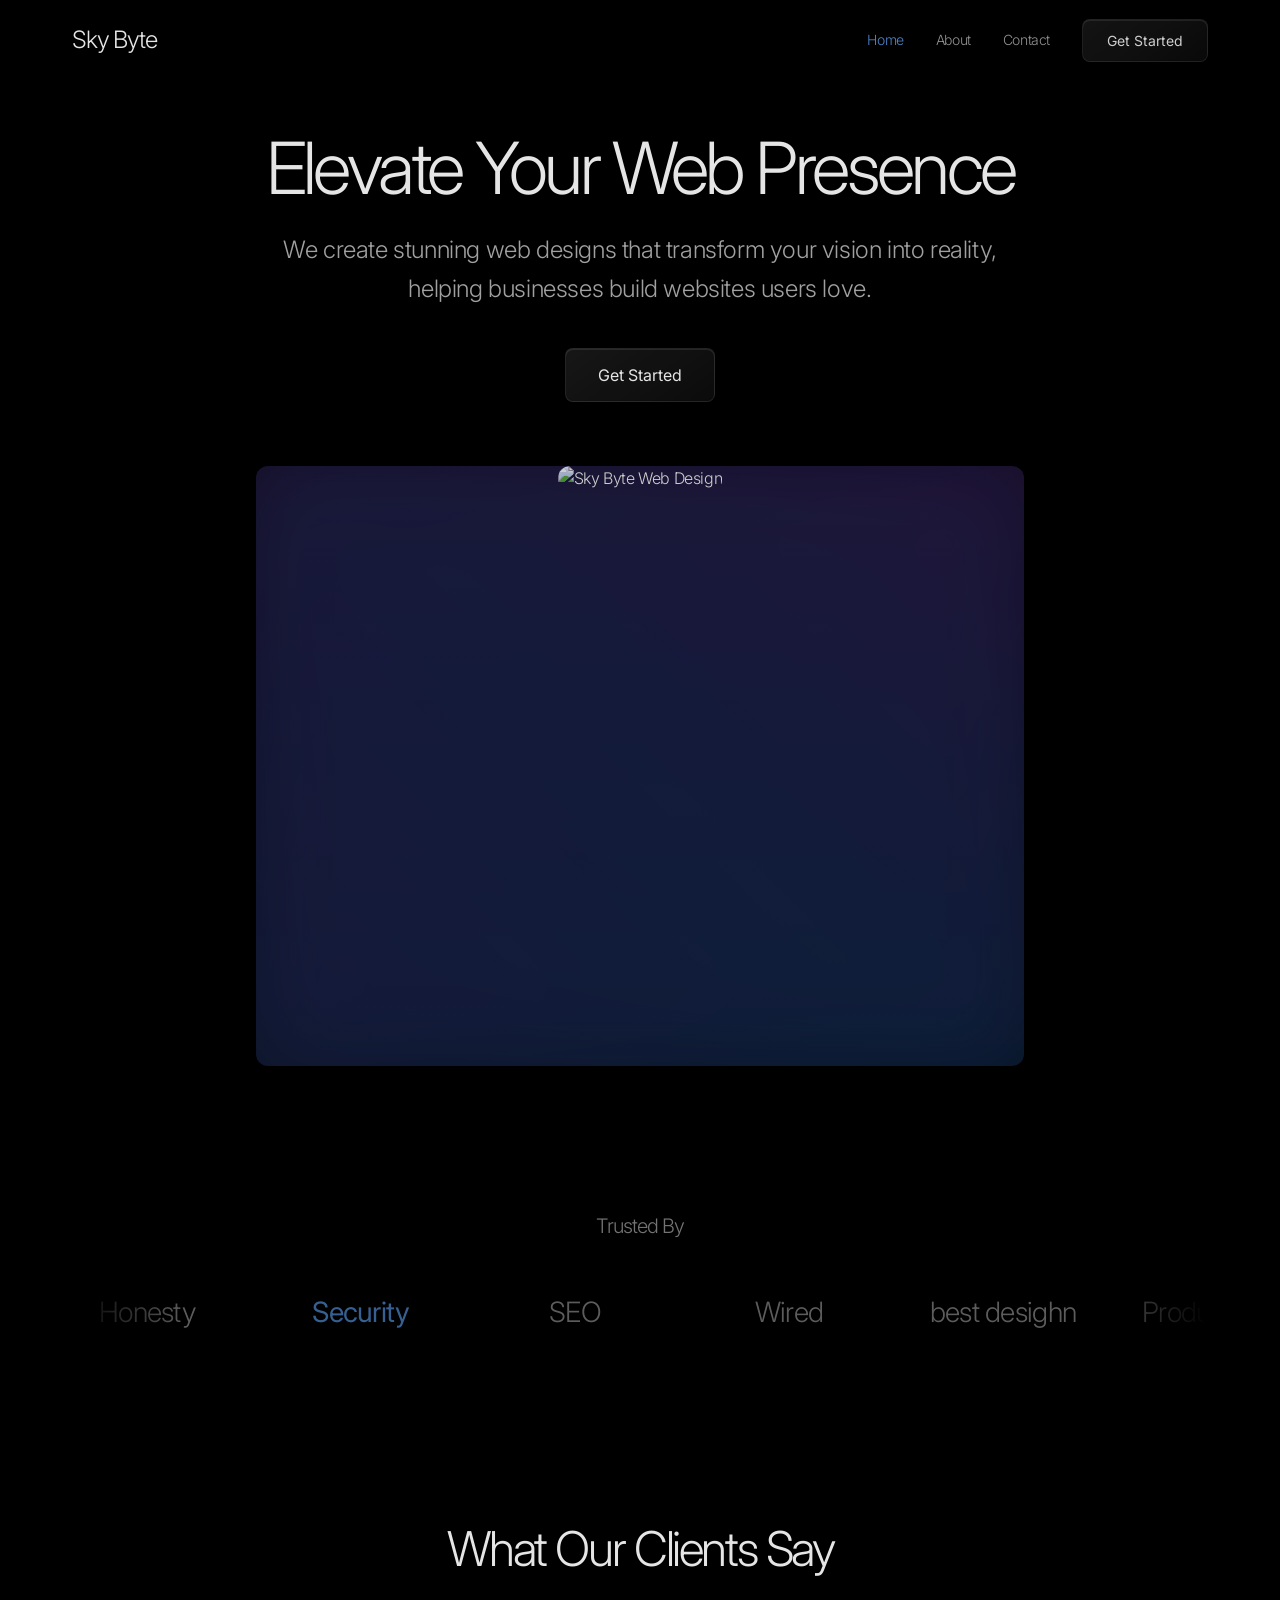
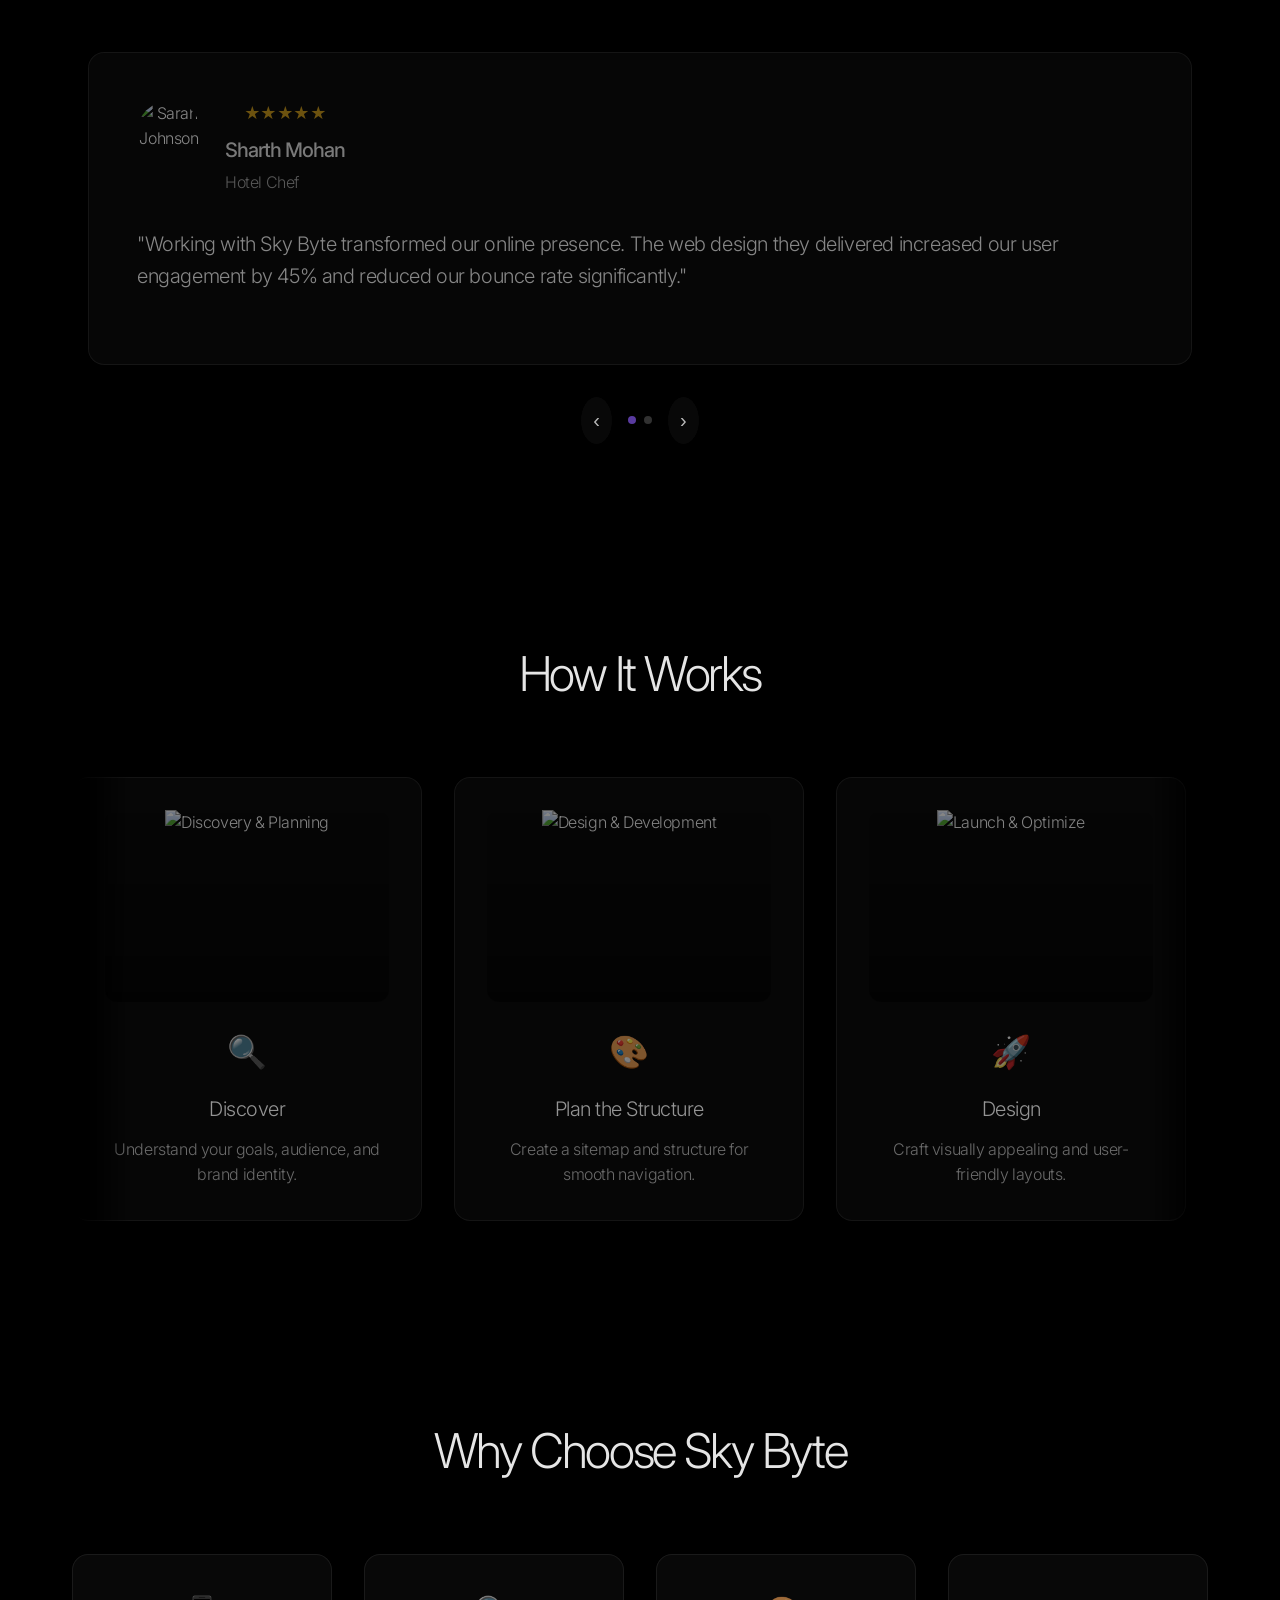
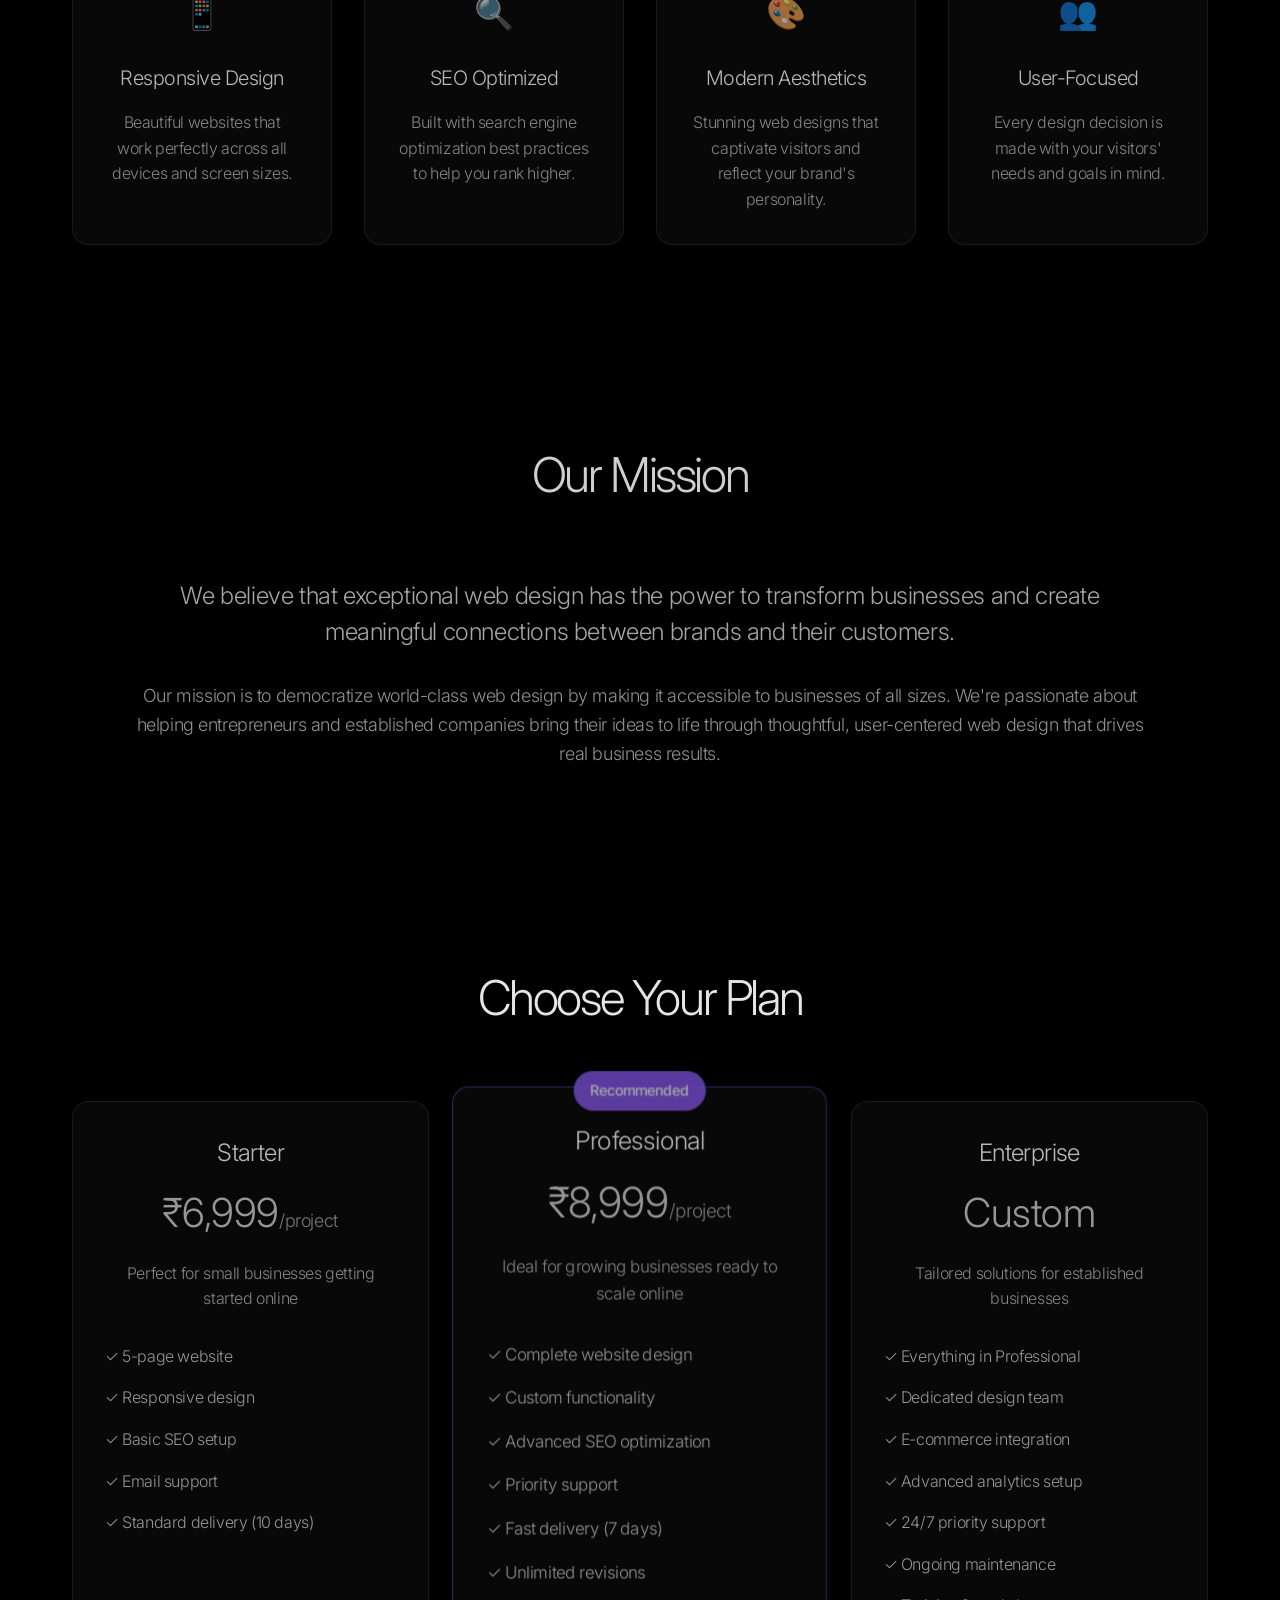
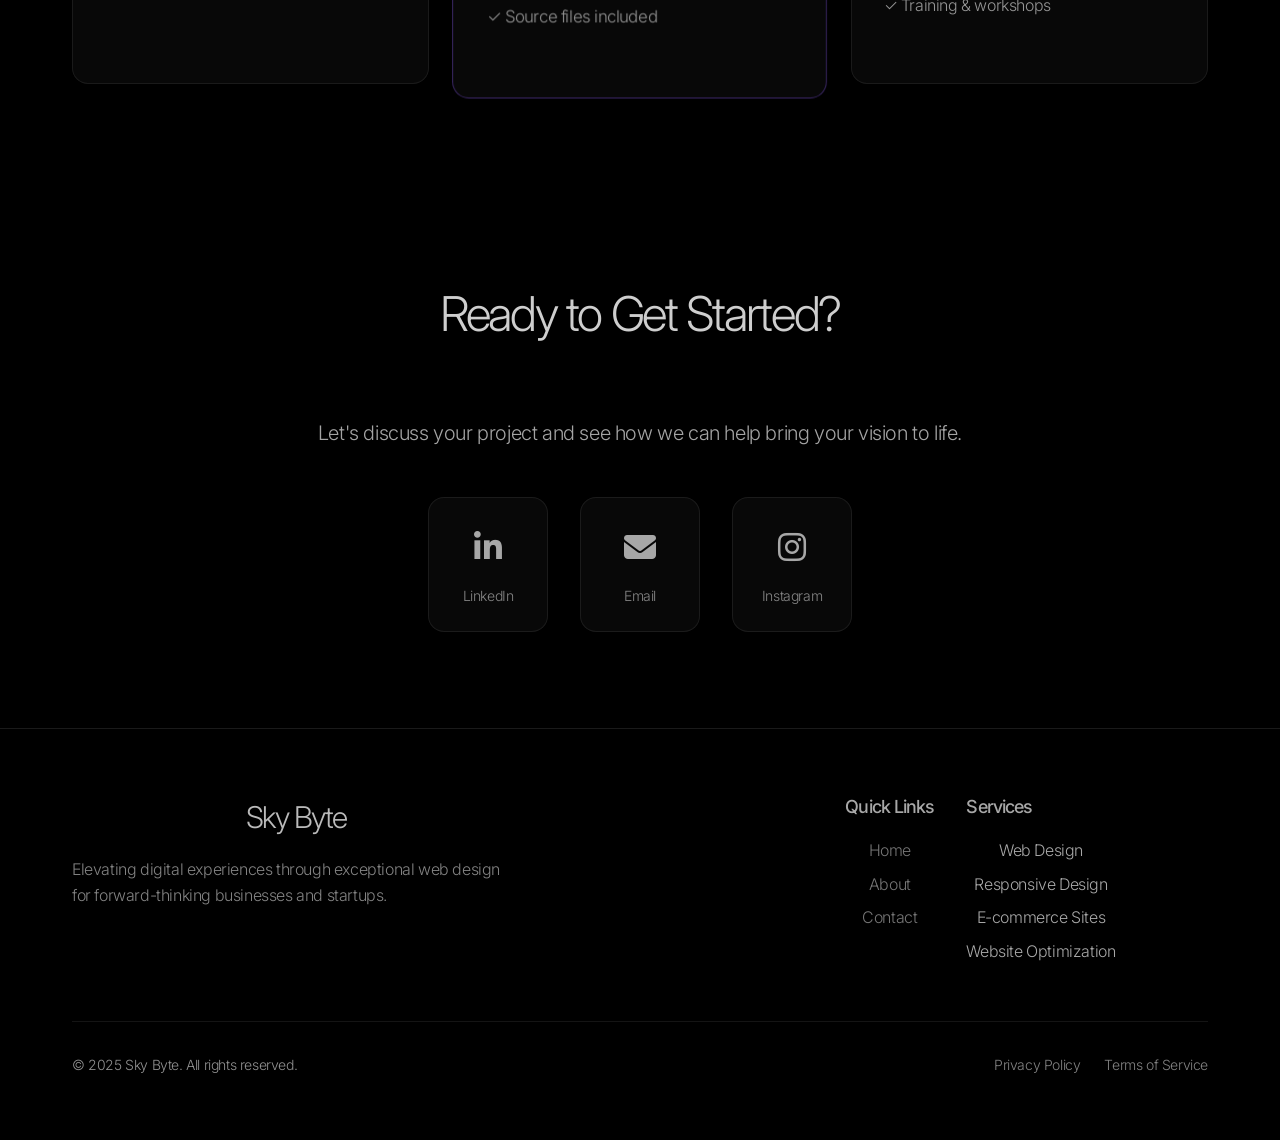
==== commit 2e086d15: "Add files via upload" ====
--- a/index.html
+++ b/index.html
@@ -4,6 +4,7 @@
   <meta charset="UTF-8">
   <meta name="viewport" content="width=device-width, initial-scale=1.0">
   <title>Sky Byte | Web Design Services</title>
+  <link rel="icon" type="image/png" href="https://drive.google.com/thumbnail?id=13-734SWRH0iiNZvEfWaV1Eu7F6F0LCob&sz=s800">
   <meta name="description" content="Professional web design services for businesses">
   <link rel="preconnect" href="https://fonts.googleapis.com">
   <link rel="preconnect" href="https://fonts.gstatic.com" crossorigin>
@@ -247,7 +248,7 @@
                   <div class="portfolio-card floating-even">
                       <div class="card-content">
                           <div class="card-image">
-                              <img src="/placeholder.svg?height=300&width=400" alt="Discovery & Planning">
+                              <img src="https://images.unsplash.com/photo-1656264142377-22ae3fefdbc3?w=500&auto=format&fit=crop&q=60&ixlib=rb-4.1.0&ixid=M3wxMjA3fDB8MHxzZWFyY2h8OHx8RGlzY292ZXIlMjAlMjYlMjBBbGlnbiUyMHdlYnNpdGV8ZW58MHx8MHx8fDA%3D" alt="Discovery & Planning">
                               <div class="card-image-overlay"></div>
                           </div>
                           <div class="card-icon">🔍</div>
@@ -259,7 +260,7 @@
                   <div class="portfolio-card floating-odd">
                       <div class="card-content">
                           <div class="card-image">
-                              <img src="/placeholder.svg?height=300&width=400" alt="Design & Development">
+                              <img src="https://images.unsplash.com/photo-1602576666092-bf6447a729fc?w=500&auto=format&fit=crop&q=60&ixlib=rb-4.1.0&ixid=M3wxMjA3fDB8MHxzZWFyY2h8Mnx8dWl8ZW58MHx8MHx8fDA%3D" alt="Design & Development">
                               <div class="card-image-overlay"></div>
                           </div>
                           <div class="card-icon">🎨</div>
@@ -271,7 +272,7 @@
                   <div class="portfolio-card floating-even">
                       <div class="card-content">
                           <div class="card-image">
-                              <img src="/placeholder.svg?height=300&width=400" alt="Launch & Optimize">
+                              <img src="https://images.unsplash.com/photo-1536148935331-408321065b18?w=500&auto=format&fit=crop&q=60&ixlib=rb-4.1.0&ixid=M3wxMjA3fDB8MHxzZWFyY2h8MTV8fGNvZGluZ3xlbnwwfHwwfHx8MA%3D%3D" alt="Launch & Optimize">
                               <div class="card-image-overlay"></div>
                           </div>
                           <div class="card-icon">🚀</div>
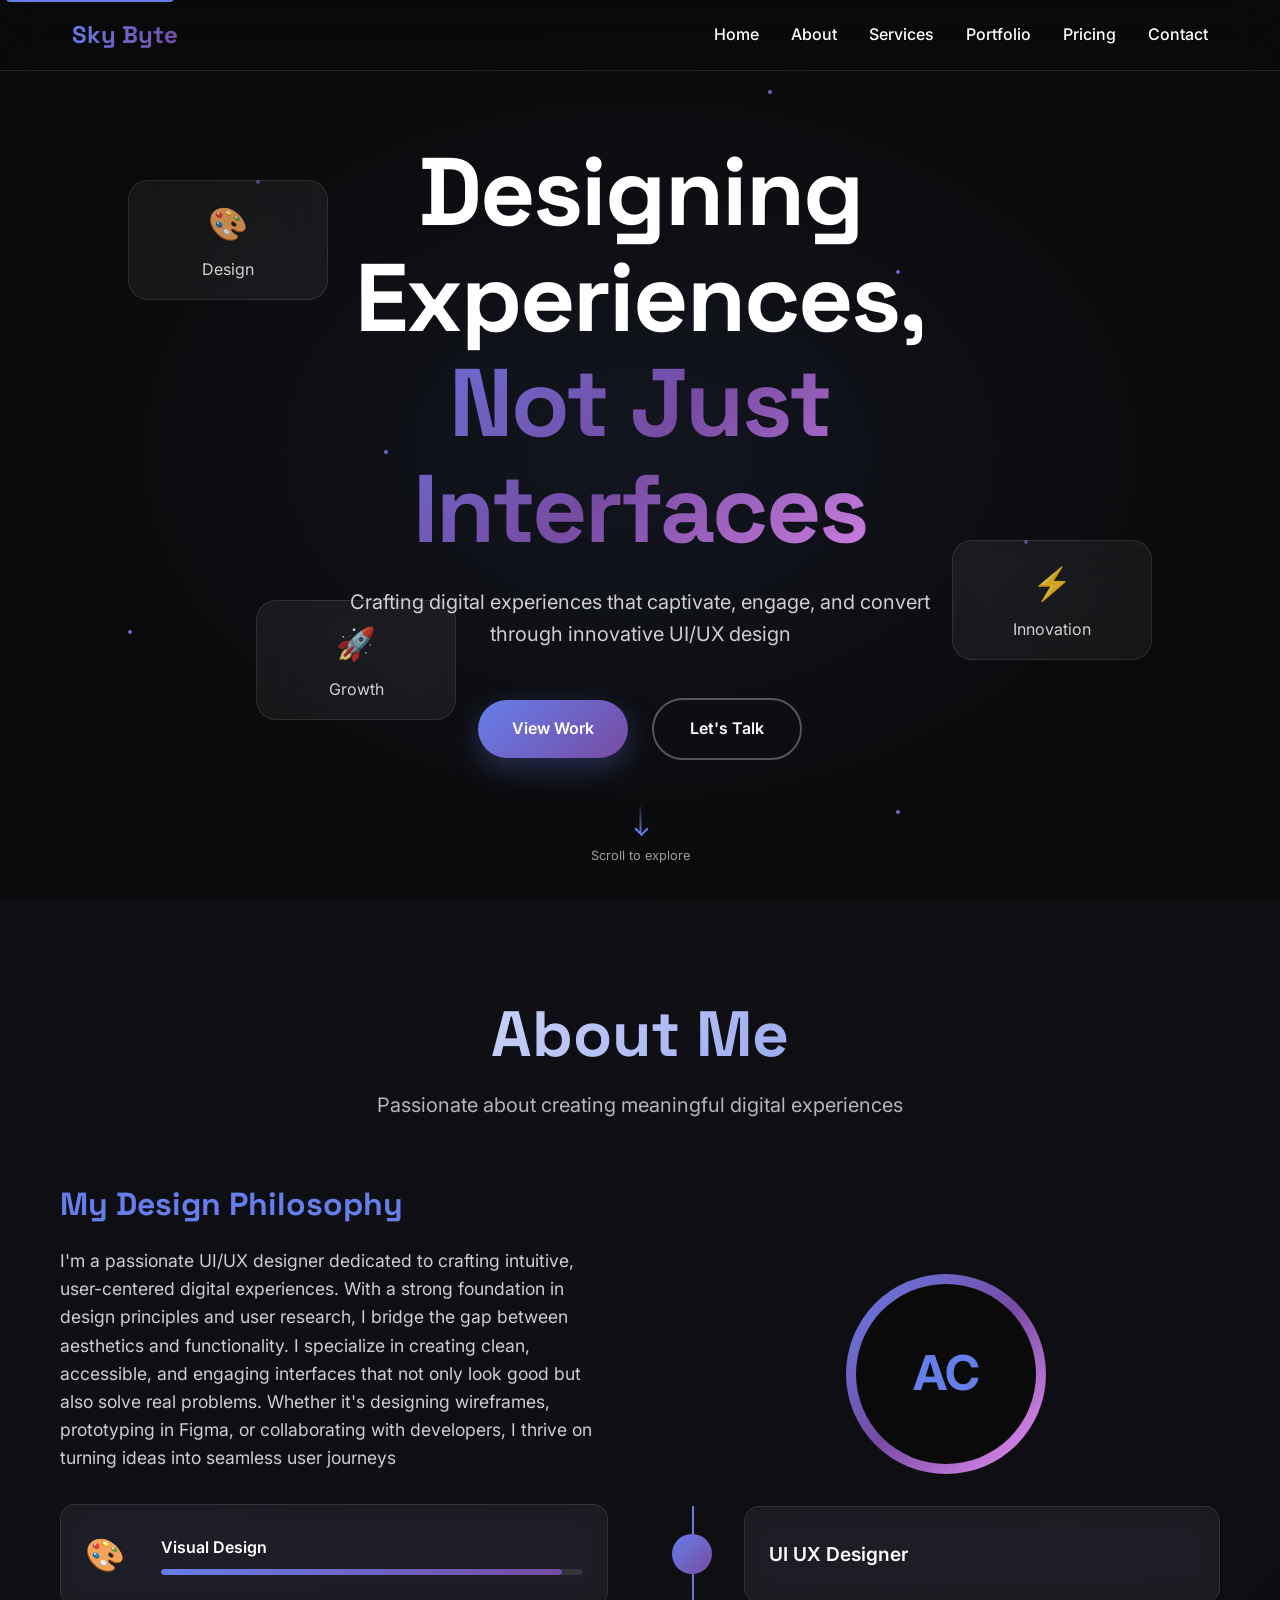
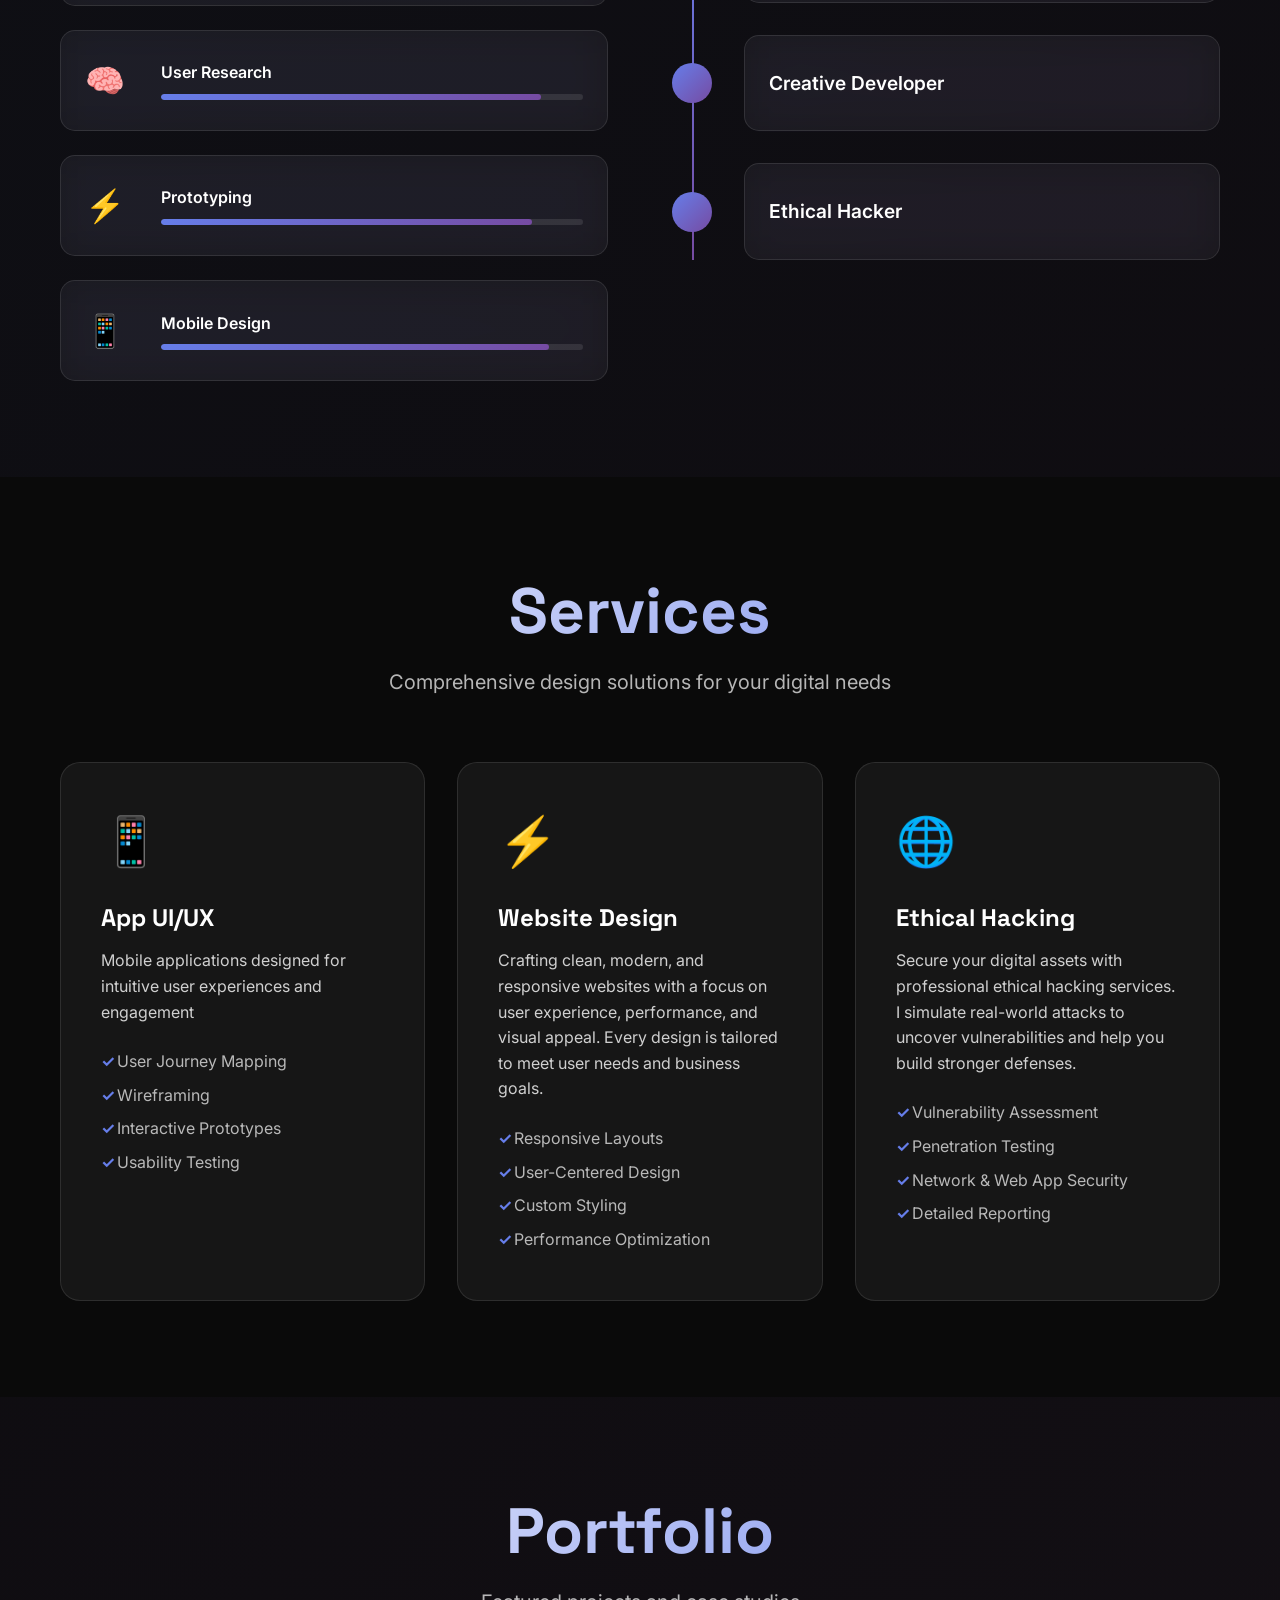
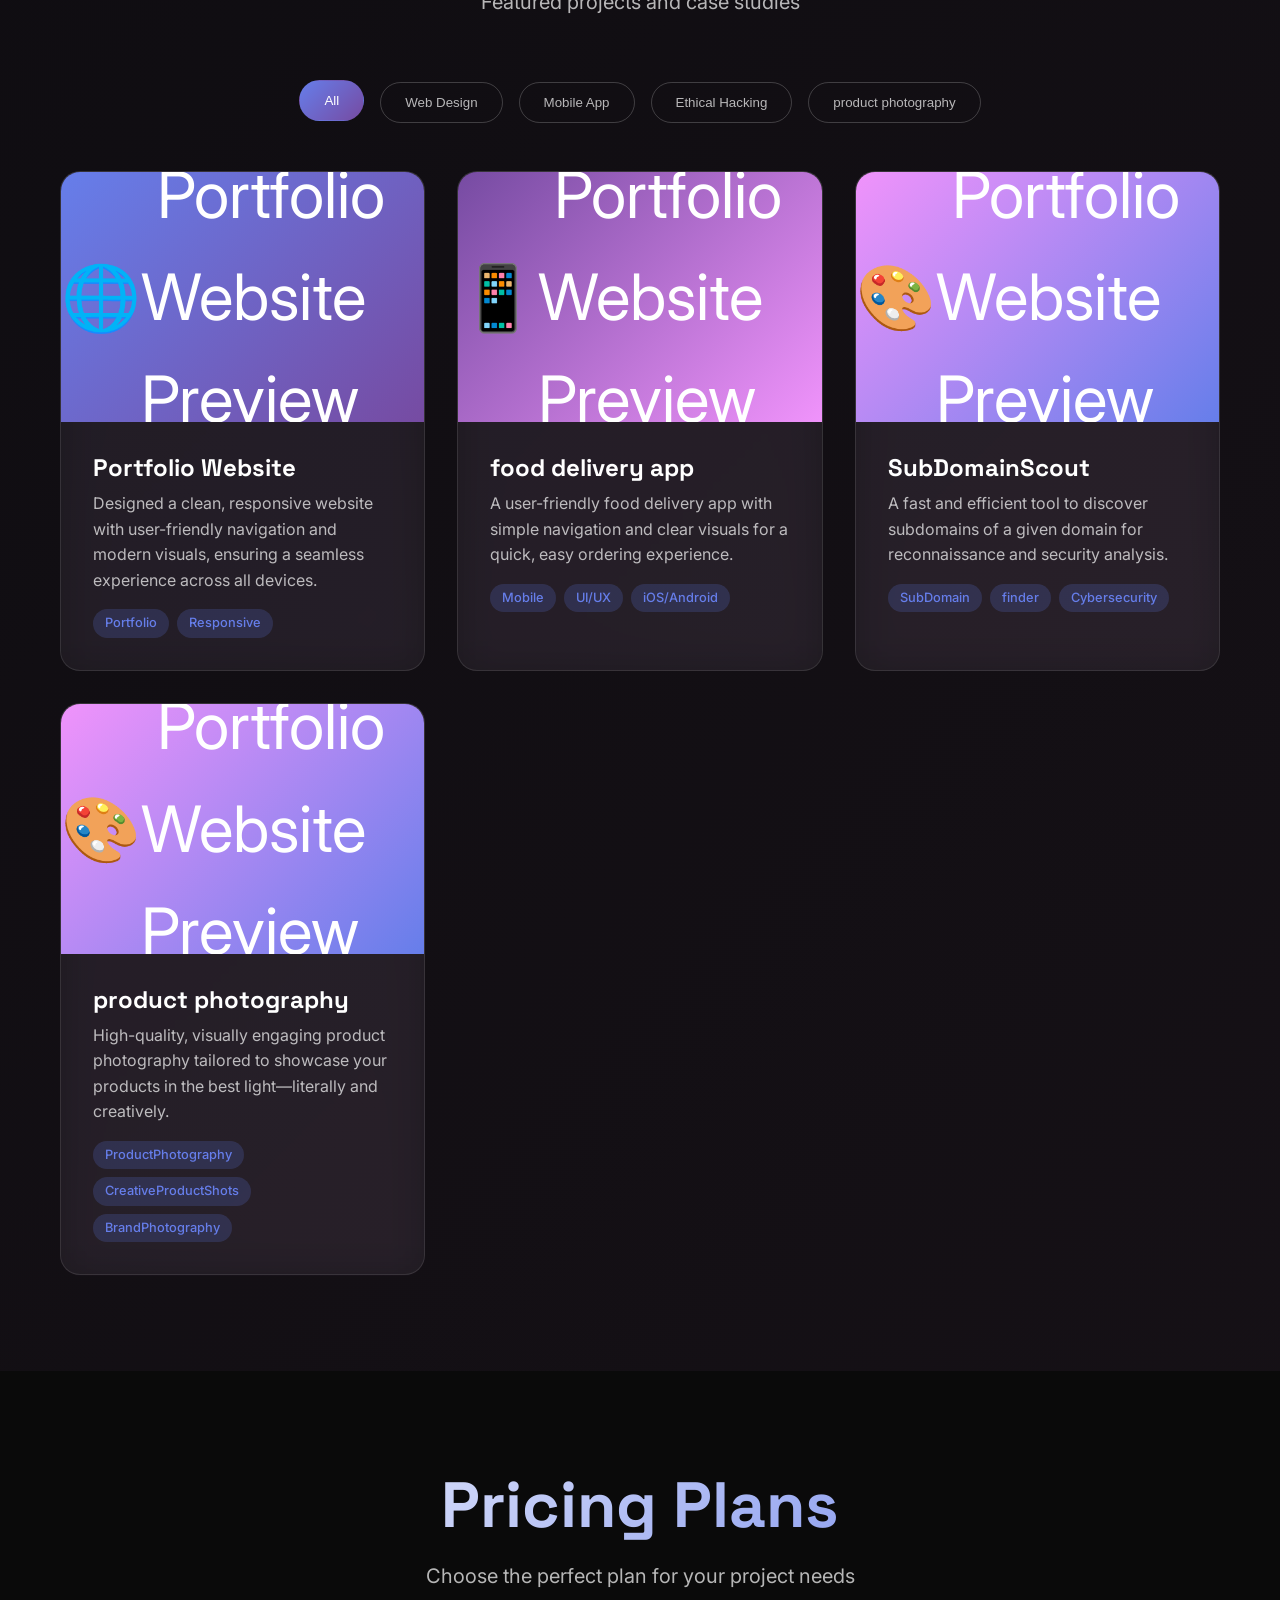
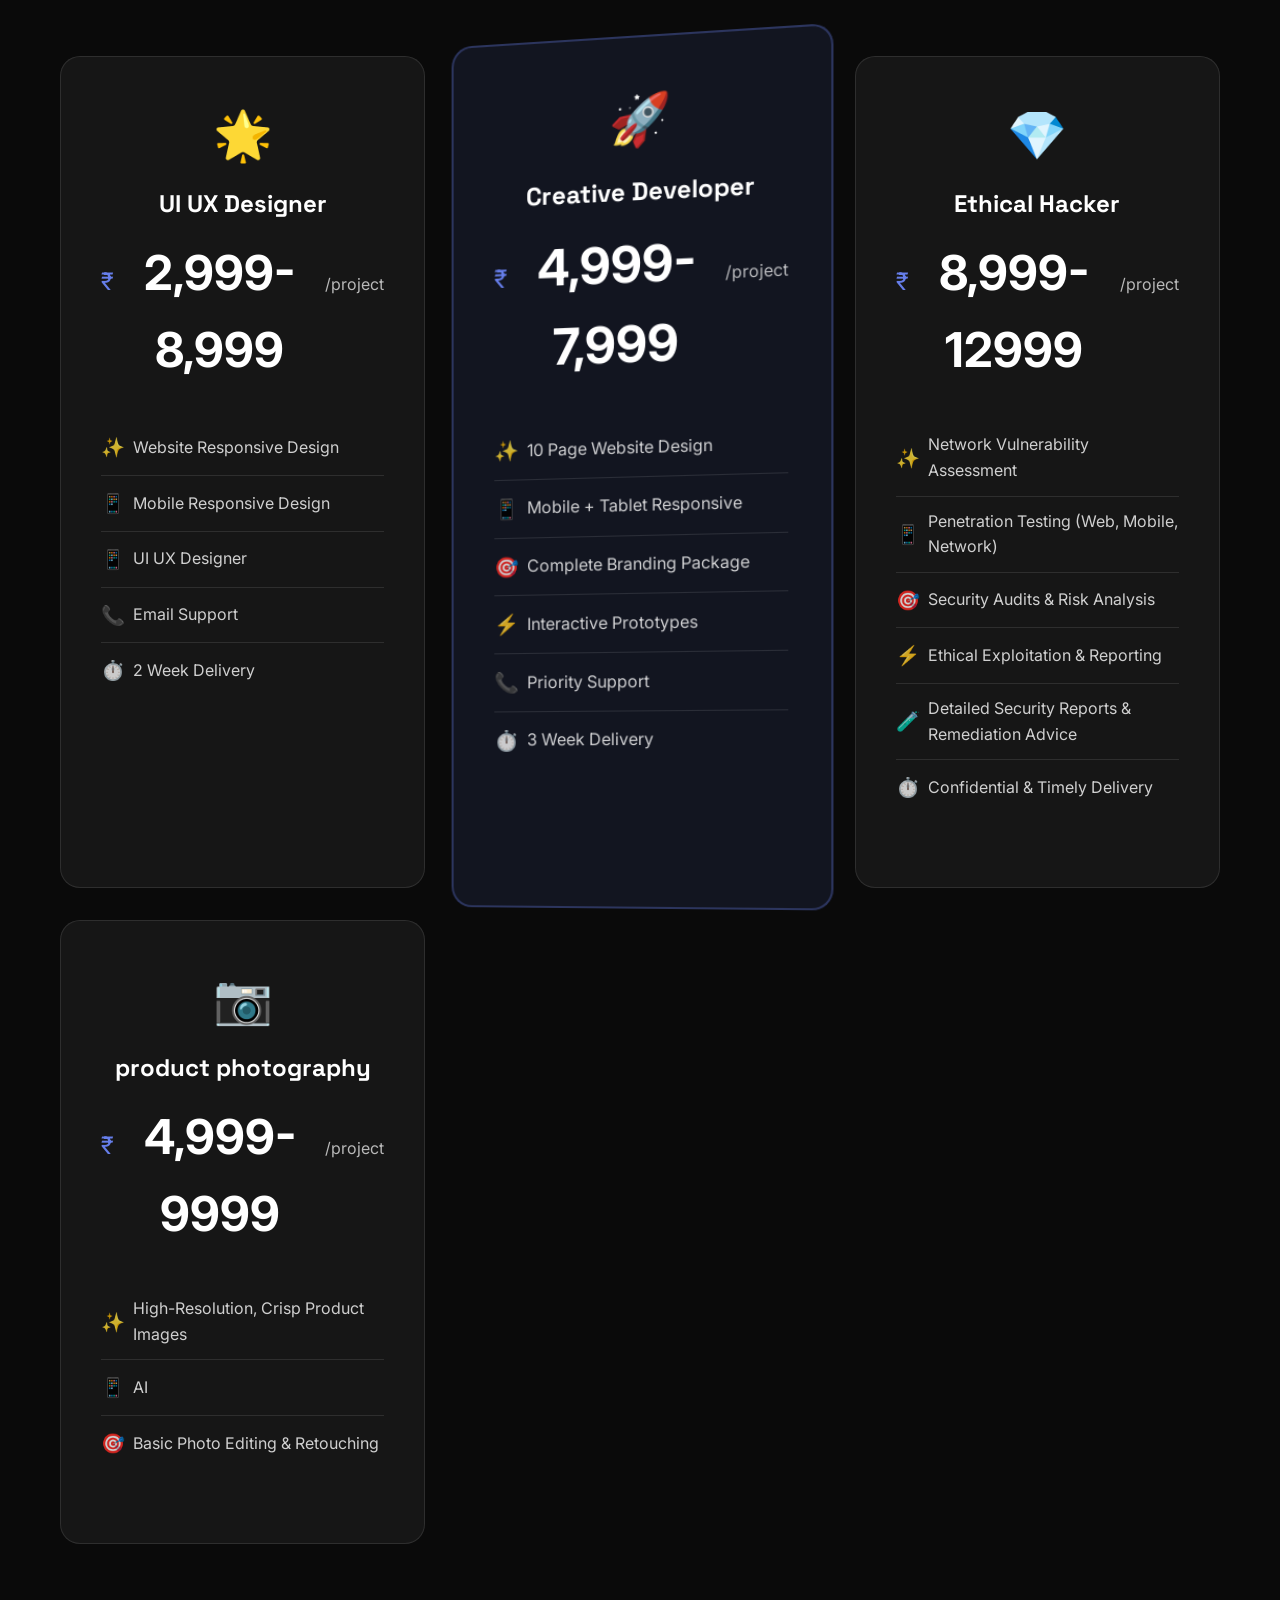
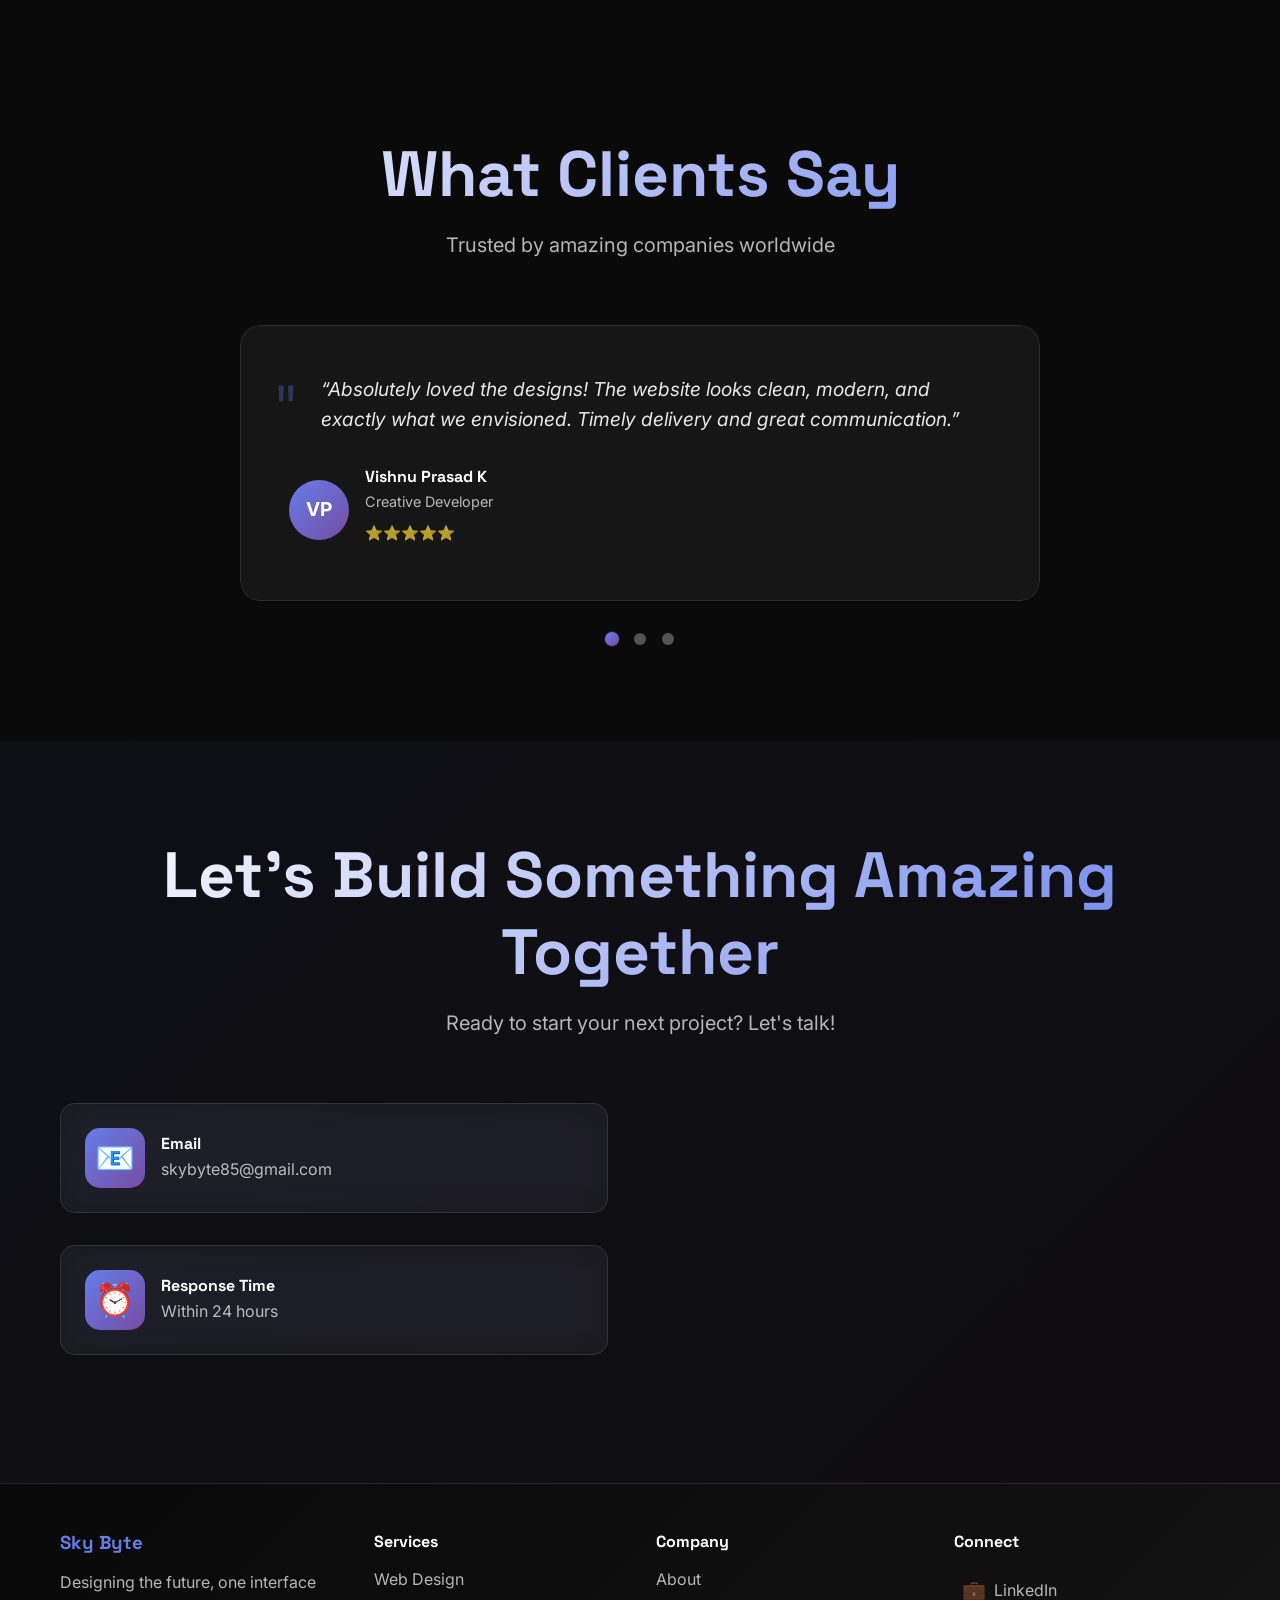
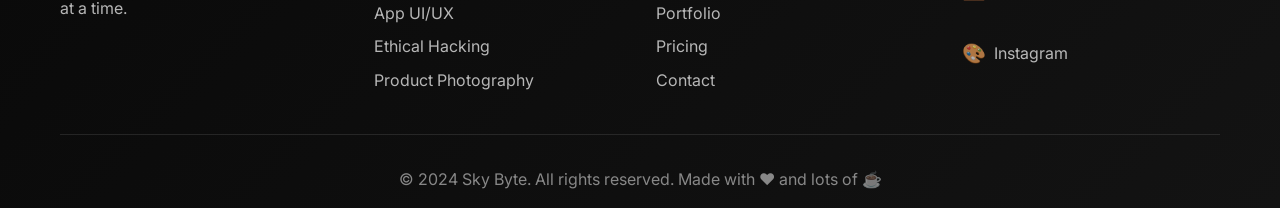
==== commit 7669fca8: "Add files via upload" ====
--- a/index.html
+++ b/index.html
@@ -1,480 +1,597 @@
-<!DOCTYPE html>
-<html lang="en">
-<head>
-  <meta charset="UTF-8">
-  <meta name="viewport" content="width=device-width, initial-scale=1.0">
-  <title>Sky Byte | Web Design Services</title>
-  <link rel="icon" type="image/png" href="https://drive.google.com/thumbnail?id=13-734SWRH0iiNZvEfWaV1Eu7F6F0LCob&sz=s800">
-  <meta name="description" content="Professional web design services for businesses">
-  <link rel="preconnect" href="https://fonts.googleapis.com">
-  <link rel="preconnect" href="https://fonts.gstatic.com" crossorigin>
-  <link href="https://fonts.googleapis.com/css2?family=Inter:wght@300;400;500;600&display=swap" rel="stylesheet">
-  <link rel="stylesheet" href="https://cdnjs.cloudflare.com/ajax/libs/font-awesome/6.5.2/css/all.min.css">
-  <link rel="stylesheet" href="css/style.css">
-</head>
-<body>
-  <!-- Navigation -->
-  <header class="nav-header" id="navHeader">
-      <div class="container">
-          <nav class="nav-container">
-              <a href="index.html" class="logo">Sky Byte</a>
-              
-              <div class="nav-links">
-                  <a href="index.html" class="nav-link active">Home</a>
-                  <a href="about.html" class="nav-link">About</a>
-                  <a href="contact.html" class="nav-link">Contact</a>
-                  <a href="contact.html"><button class="btn btn-primary">Get Started</button></a>
-              </div>
-
-              <button class="mobile-menu-btn" id="mobileMenuBtn" aria-label="Toggle menu">
-                  <span class="hamburger-line"></span>
-                  <span class="hamburger-line"></span>
-                  <span class="hamburger-line"></span>
-              </button>
-          </nav>
-      </div>
-
-      <div class="mobile-menu" id="mobileMenu">
-          <div class="mobile-menu-content">
-              <a href="index.html" class="mobile-nav-link">Home</a>
-              <a href="about.html" class="mobile-nav-link">About</a>
-             
-              <a href="contact.html" class="mobile-nav-link">Contact</a>
-              <a href=""><button class="btn btn-primary mobile-btn"  >Get Started</button></a>
-          </div>
-      </div>
-  </header>
-
-  <main>
-      <!-- Hero Section -->
-      <section id="hero" class="hero-section">
-          <div class="container">
-              <div class="hero-content">
-                  <h1 class="hero-title">Elevate Your Web Presence</h1>
-                  <p class="hero-subtitle">
-                      We create stunning web designs that transform your vision into reality, 
-                      helping businesses build websites users love.
-                  </p>
-                  <a href="contact.html"><button class="btn btn-primary btn-large">Get Started</button></a>
-              </div>
-              
-              <div class="hero-image">
-                  <div class="hero-image-container">
-                      <div class="hero-gradient-overlay"></div>
-                      <img src="https://drive.google.com/thumbnail?id=1oQDkhZ774027q7CdsnY6HMwbY6pKhyF4&sz=s800" alt="Sky Byte Web Design" class="hero-img">
-                      <div class="hero-glow"></div>
-                  </div>
-              </div>
-          </div>
-      </section>
-
-      <!-- Featured In Section -->
-      <section id="featured-in" class="featured-section">
-          <div class="container">
-              <h2 class="section-subtitle">Trusted By</h2>
-              
-              <!-- Desktop Sliding Logos -->
-              <div class="featured-logos-container">
-                  <div class="featured-logos-track" id="featuredLogos">
-                      <!-- First set -->
-                      <div class="featured-logo-item">Honesty</div>
-                      <div class="featured-logo-item skybyte">Security</div>
-                      <div class="featured-logo-item">SEO</div>
-                      <div class="featured-logo-item">Wired</div>
-                      <div class="featured-logo-item">best desighn</div>
-                      <div class="featured-logo-item">Product Hunt</div>
-                      
-                      <!-- Duplicate set for seamless loop -->
-                      <div class="featured-logo-item">Honesty</div>
-                      <div class="featured-logo-item skybyte">Security</div>
-                      <div class="featured-logo-item">SEO</div>
-                      <div class="featured-logo-item">Wired</div>
-                      <div class="featured-logo-item">best desighn</div>
-                      <div class="featured-logo-item">Product Hunt</div>
-                  </div>
-              </div>
-
-              <!-- Mobile Static Grid -->
-              <div class="featured-mobile">
-                  <div class="featured-logo-item">Honesty</div>
-                  <div class="featured-logo-item skybyte">Security</div>
-                  <div class="featured-logo-item">SEO</div>
-                  <div class="featured-logo-item">Wired</div>
-                  <div class="featured-logo-item">best desighn</div>
-                  <div class="featured-logo-item">Product Hunt</div>
-              </div>
-          </div>
-      </section>
-
-      <!-- Testimonials Section -->
-      <section id="testimonials" class="testimonials-section">
-          <div class="container">
-              <h2 class="section-title">What Our Clients Say</h2>
-              
-              <div class="testimonials-container">
-                  <div class="testimonials-wrapper">
-                      <div class="testimonials-track" id="testimonialsTrack">
-                          <div class="testimonial-card active">
-                              <div class="glass-card">
-                                  <div class="testimonial-header">
-                                      <img src="https://images.unsplash.com/photo-1556940211-ea1d97e04458?w=500&auto=format&fit=crop&q=60&ixlib=rb-4.1.0&ixid=M3wxMjA3fDB8MHxzZWFyY2h8MjB8fGNoZWZ8ZW58MHx8MHx8fDA%3D" alt="Sarah Johnson" class="testimonial-avatar">
-                                      <div class="testimonial-info">
-                                          <div class="stars">★★★★★</div>
-                                          <h3>Sharth Mohan</h3>
-                                          <p>Hotel Chef</p>
-                                      </div>
-                                  </div>
-                                  <blockquote>
-                                      "Working with Sky Byte transformed our online presence. The web design they delivered 
-                                      increased our user engagement by 45% and reduced our bounce rate significantly."
-                                  </blockquote>
-                                  
-                              </div>
-                          </div>
-
-                          <div class="testimonial-card">
-                              <div class="glass-card">
-                                  <div class="testimonial-header">
-                                      <img src="https://plus.unsplash.com/premium_photo-1682888442432-a1bc427c0d91?w=500&auto=format&fit=crop&q=60&ixlib=rb-4.1.0&ixid=M3wxMjA3fDB8MHxzZWFyY2h8NXx8dGVhY2hlcnxlbnwwfHwwfHx8MA%3D%3D" alt="Michael Chen" class="testimonial-avatar">
-                                      <div class="testimonial-info">
-                                          <div class="stars">★★★★★</div>
-                                          <h3>Vishnu </h3>
-                                          <p>Teacher</p>
-                                      </div>
-                                  </div>
-                                  <blockquote>
-                                      "The team at Sky Byte understood our vision perfectly. They created an intuitive 
-                                      website that our customers love, and we've seen a 60% improvement in our conversion rates."
-                                  </blockquote>
-                                  
-                              </div>
-                          </div>
-
-                          
-                      </div>
-                  </div>
-
-                  <!-- Navigation -->
-                  <div class="testimonials-nav">
-                      <button class="nav-btn prev-btn" id="prevBtn" aria-label="Previous testimonial">‹</button>
-                      <div class="dots-container" id="dotsContainer">
-                          <button class="dot active" data-slide="0" aria-label="Go to testimonial 1"></button>
-                          <button class="dot" data-slide="1" aria-label="Go to testimonial 2"></button>
-                      </div>
-                      <button class="nav-btn next-btn" id="nextBtn" aria-label="Next testimonial">›</button>
-                  </div>
-              </div>
-          </div>
-      </section>
-
-      <!-- Portfolio Section -->
-      <section id="portfolio" class="portfolio-section">
-          <div class="container">
-              <h2 class="section-title">How It Works</h2>
-              
-              <!-- Desktop Sliding Cards -->
-              <div class="portfolio-sliding-container">
-                  <div class="portfolio-sliding-track" id="portfolioTrack">
-                      <!-- First set -->
-                      <div class="portfolio-card floating-even">
-                          <div class="card-content">
-                              <div class="card-image">
-                                  <img src="https://images.unsplash.com/photo-1656264142377-22ae3fefdbc3?w=500&auto=format&fit=crop&q=60&ixlib=rb-4.1.0&ixid=M3wxMjA3fDB8MHxzZWFyY2h8OHx8RGlzY292ZXIlMjAlMjYlMjBBbGlnbiUyMHdlYnNpdGV8ZW58MHx8MHx8fDA%3D" alt="Discovery & Planning">
-                                  <div class="card-image-overlay"></div>
-                              </div>
-                              <div class="card-icon">🔍</div>
-                              <h3>Discover</h3>
-                              <p>Understand your goals, audience, and brand identity.</p>
-                          </div>
-                      </div>
-
-                      <div class="portfolio-card floating-odd">
-                          <div class="card-content">
-                              <div class="card-image">
-                                  <img src="https://plus.unsplash.com/premium_photo-1705010663586-222ee7c5cfa8?w=500&auto=format&fit=crop&q=60&ixlib=rb-4.1.0&ixid=M3wxMjA3fDB8MHxzZWFyY2h8MXx8UGxhbiUyMHdlbnNpdGV8ZW58MHx8MHx8fDA%3D" alt="Design & Development">
-                                  <div class="card-image-overlay"></div>
-                              </div>
-                              <div class="card-icon">🎨</div>
-                              <h3>Plan the Structure</h3>
-                              <p>Create a sitemap and structure for smooth navigation.</p>
-                          </div>
-                      </div>
-
-                      <div class="portfolio-card floating-even">
-                          <div class="card-content">
-                              <div class="card-image">
-                                  <img src="https://images.unsplash.com/photo-1602576666092-bf6447a729fc?w=500&auto=format&fit=crop&q=60&ixlib=rb-4.1.0&ixid=M3wxMjA3fDB8MHxzZWFyY2h8Mnx8dWl8ZW58MHx8MHx8fDA%3D" alt="Launch & Optimize">
-                                  <div class="card-image-overlay"></div>
-                              </div>
-                              <div class="card-icon">🚀</div>
-                              <h3>Design</h3>
-                              <p>Craft visually appealing and user-friendly layouts.</p>
-                          </div>
-                      </div>
-
-                      
-
-                      <!-- Third set for extra smoothness -->
-                      <div class="portfolio-card floating-even">
-                          <div class="card-content">
-                              <div class="card-image">
-                                  <img src="https://images.unsplash.com/photo-1536148935331-408321065b18?w=500&auto=format&fit=crop&q=60&ixlib=rb-4.1.0&ixid=M3wxMjA3fDB8MHxzZWFyY2h8MTV8fGNvZGluZ3xlbnwwfHwwfHx8MA%3D%3D" alt="Discovery & Planning">
-                                  <div class="card-image-overlay"></div>
-                              </div>
-                              <div class="card-icon">🔍</div>
-                              <h3>Build</h3>
-                              <p>Develop a responsive, fast, and SEO-optimized site.</p>
-                          </div>
-                      </div>
-
-                      <div class="portfolio-card floating-odd">
-                          <div class="card-content">
-                              <div class="card-image">
-                                  <img src="https://images.unsplash.com/photo-1457364887197-9150188c107b?w=500&auto=format&fit=crop&q=60&ixlib=rb-4.1.0&ixid=M3wxMjA3fDB8MHxzZWFyY2h8Mnx8TGF1bmNofGVufDB8fDB8fHww" alt="Design & Development">
-                                  <div class="card-image-overlay"></div>
-                              </div>
-                              <div class="card-icon">🎨</div>
-                              <h3>Test</h3>
-                              <p>Check performance, accessibility, and device compatibility.</p>
-                          </div>
-                      </div>
-
-    
-                  </div>
-              </div>
-
-              <!-- Mobile Static Grid -->
-              <div class="portfolio-mobile">
-                  <div class="portfolio-card floating-even">
-                      <div class="card-content">
-                          <div class="card-image">
-                              <img src="https://images.unsplash.com/photo-1656264142377-22ae3fefdbc3?w=500&auto=format&fit=crop&q=60&ixlib=rb-4.1.0&ixid=M3wxMjA3fDB8MHxzZWFyY2h8OHx8RGlzY292ZXIlMjAlMjYlMjBBbGlnbiUyMHdlYnNpdGV8ZW58MHx8MHx8fDA%3D" alt="Discovery & Planning">
-                              <div class="card-image-overlay"></div>
-                          </div>
-                          <div class="card-icon">🔍</div>
-                          <h3>Discover</h3>
-                          <p>We learn about your goals, audience, and style.</p>
-                      </div>
-                  </div>
-
-                  <div class="portfolio-card floating-odd">
-                      <div class="card-content">
-                          <div class="card-image">
-                              <img src="https://images.unsplash.com/photo-1602576666092-bf6447a729fc?w=500&auto=format&fit=crop&q=60&ixlib=rb-4.1.0&ixid=M3wxMjA3fDB8MHxzZWFyY2h8Mnx8dWl8ZW58MHx8MHx8fDA%3D" alt="Design & Development">
-                              <div class="card-image-overlay"></div>
-                          </div>
-                          <div class="card-icon">🎨</div>
-                          <h3>Design</h3>
-                          <p>Create the look and feel with a user-friendly layout.</p>
-                      </div>
-                  </div>
-
-                  <div class="portfolio-card floating-even">
-                      <div class="card-content">
-                          <div class="card-image">
-                              <img src="https://images.unsplash.com/photo-1536148935331-408321065b18?w=500&auto=format&fit=crop&q=60&ixlib=rb-4.1.0&ixid=M3wxMjA3fDB8MHxzZWFyY2h8MTV8fGNvZGluZ3xlbnwwfHwwfHx8MA%3D%3D" alt="Launch & Optimize">
-                              <div class="card-image-overlay"></div>
-                          </div>
-                          <div class="card-icon">🚀</div>
-                          <h3>Build</h3>
-                          <p>Develop a fast, responsive, and SEO-friendly site.</p>
-                      </div>
-                  </div>
-              </div>
-          </div>
-      </section>
-
-      <!-- Features Section -->
-      <section id="features" class="features-section">
-          <div class="container">
-              <h2 class="section-title">Why Choose Sky Byte</h2>
-              
-              <div class="features-grid">
-                  <div class="feature-card">
-                      <div class="feature-icon">📱</div>
-                      <h3>Responsive Design</h3>
-                      <p>Beautiful websites that work perfectly across all devices and screen sizes.</p>
-                  </div>
-
-                  <div class="feature-card">
-                      <div class="feature-icon">🔍</div>
-                      <h3>SEO Optimized</h3>
-                      <p>Built with search engine optimization best practices to help you rank higher.</p>
-                  </div>
-
-                  <div class="feature-card">
-                      <div class="feature-icon">🎨</div>
-                      <h3>Modern Aesthetics</h3>
-                      <p>Stunning web designs that captivate visitors and reflect your brand's personality.</p>
-                  </div>
-
-                  <div class="feature-card">
-                      <div class="feature-icon">👥</div>
-                      <h3>User-Focused</h3>
-                      <p>Every design decision is made with your visitors' needs and goals in mind.</p>
-                  </div>
-              </div>
-          </div>
-      </section>
-
-      <!-- Mission Section -->
-      <section id="mission" class="mission-section">
-          <div class="container">
-              <div class="mission-content">
-                  <h2 class="section-title">Our Mission</h2>
-                  <p class="mission-text">
-                      We believe that exceptional web design has the power to transform businesses and create 
-                      meaningful connections between brands and their customers.
-                  </p>
-                  <p class="mission-description">
-                      Our mission is to democratize world-class web design by making it accessible to businesses 
-                      of all sizes. We're passionate about helping entrepreneurs and established companies bring 
-                      their ideas to life through thoughtful, user-centered web design that drives real business results.
-                  </p>
-              </div>
-          </div>
-      </section>
-
-      <!-- Pricing Section -->
-      <section id="pricing" class="pricing-section">
-          <div class="container">
-              <h2 class="section-title">Choose Your Plan</h2>
-              
-              <div class="pricing-grid">
-                  <div class="pricing-card">
-                      <h3>Starter</h3>
-                      <div class="price">
-                          <span class="amount">₹6,999</span>
-                          <span class="period">/project</span>
-                      </div>
-                      <p class="plan-description">Perfect for small businesses getting started online</p>
-                      <ul class="features-list">
-                          <li>✓ 5-page website</li>
-                          <li>✓ Responsive design</li>
-                          <li>✓ Basic SEO setup</li>
-                          <li>✓ Email support</li>
-                          <li>✓ Standard delivery (10 days)</li>
-                      </ul>
-                      
-                  </div>
-
-                  <div class="pricing-card recommended">
-                      <div class="recommended-badge">Recommended</div>
-                      <h3>Professional</h3>
-                      <div class="price">
-                          <span class="amount">₹8,999</span>
-                          <span class="period">/project</span>
-                      </div>
-                      <p class="plan-description">Ideal for growing businesses ready to scale online</p>
-                      <ul class="features-list">
-                          <li>✓ Complete website design</li>
-                          <li>✓ Custom functionality</li>
-                          <li>✓ Advanced SEO optimization</li>
-                          <li>✓ Priority support</li>
-                          <li>✓ Fast delivery (7 days)</li>
-                          <li>✓ Unlimited revisions</li>
-                          <li>✓ Source files included</li>
-                      </ul>
-                      
-                  </div>
-
-                  <div class="pricing-card">
-                      <h3>Enterprise</h3>
-                      <div class="price">
-                          <span class="amount">Custom</span>
-                          <span class="period"></span>
-                      </div>
-                      <p class="plan-description">Tailored solutions for established businesses</p>
-                      <ul class="features-list">
-                          <li>✓ Everything in Professional</li>
-                          <li>✓ Dedicated design team</li>
-                          <li>✓ E-commerce integration</li>
-                          <li>✓ Advanced analytics setup</li>
-                          <li>✓ 24/7 priority support</li>
-                          <li>✓ Ongoing maintenance</li>
-                          <li>✓ Training & workshops</li>
-                      </ul>
-                      
-                  </div>
-              </div>
-          </div>
-      </section>
-
-      <!-- Contact Section -->
-      <section id="contact" class="contact-section">
-  <div class="container">
-    <div class="contact-content">
-      <h2 class="section-title">Ready to Get Started?</h2>
-      <p class="contact-subtitle">
-        Let's discuss your project and see how we can help bring your vision to life.
-      </p>
-
-      <div class="contact-links">
-        <a href="https://www.linkedin.com/in/sky-byte-4210722b8/" class="contact-card">
-          <div class="contact-icon"><i class="fab fa-linkedin-in" aria-hidden="true"></i></div>
-          <span>LinkedIn</span>
-        </a>
-        <a href="mailto:hello@skybyte.design" class="contact-card">
-          <div class="contact-icon"><i class="fas fa-envelope" aria-hidden="true"></i></div>
-          <span>Email</span>
-        </a>
-        <a href="https://www.instagram.com/sky_byte_/profilecard/?igsh=emQ5bnBucTMwYjR2" class="contact-card">
-          <div class="contact-icon"><i class="fab fa-instagram" aria-hidden="true"></i></div>
-          <span>Instagram</span>
-        </a>
-      </div>
-    </div>
-  </div>
-</section>
-
-  </main>
-
-  <!-- Footer -->
-  <footer class="footer">
-      <div class="container">
-          <div class="footer-content">
-              <div class="footer-brand">
-                  <a href="index.html" class="footer-logo">Sky Byte</a>
-                  <p class="footer-description">
-                      Elevating digital experiences through exceptional web design for 
-                      forward-thinking businesses and startups.
-                  </p>
-                  
-              </div>
-
-              <div class="footer-links">
-                  <div class="footer-column">
-                      <h4>Quick Links</h4>
-                      <ul>
-                          <li><a href="index.html">Home</a></li>
-                          <li><a href="about.html">About</a></li>
-                          
-                          <li><a href="contact.html">Contact</a></li>
-                      </ul>
-                  </div>
-
-                  <div class="footer-column">
-                      <h4>Services</h4>
-                      <ul>
-                          <li>Web Design</li>
-                          <li>Responsive Design</li>
-                          <li>E-commerce Sites</li>
-                          <li>Website Optimization</li>
-                      </ul>
-                  </div>
-              </div>
-          </div>
-
-          <div class="footer-bottom">
-              <p>&copy; 2025 Sky Byte. All rights reserved.</p>
-              <div class="footer-legal">
-                  <a href="#">Privacy Policy</a>
-                  <a href="#">Terms of Service</a>
-              </div>
-          </div>
-      </div>
-  </footer>
-
-  <script src="js/script.js"></script>
-</body>
-</html>
+<!DOCTYPE html>
+<html lang="en">
+<head>
+    <meta charset="UTF-8">
+    <meta name="viewport" content="width=device-width, initial-scale=1.0">
+    <title>Sky Byte - UI/UX Designer</title>
+    <link rel="stylesheet" href="styles.css">
+    <link href="https://fonts.googleapis.com/css2?family=Inter:wght@300;400;500;600;700;800;900&family=Space+Grotesk:wght@300;400;500;600;700&display=swap" rel="stylesheet">
+</head>
+<body>
+    <!-- Loading Screen -->
+    <div id="loading-screen" class="loading-screen">
+        <div class="loading-content">
+            <div class="loading-logo">
+                <span class="logo-text">Sky Byte</span>
+            </div>
+            <div class="loading-bar">
+                <div class="loading-progress"></div>
+            </div>
+            <p class="loading-text">Crafting Digital Experiences...</p>
+        </div>
+    </div>
+
+    <!-- Navigation -->
+    <nav class="navbar" id="navbar">
+        <div class="nav-container">
+            <div class="nav-logo">
+                <span class="logo-text">Sky Byte</span>
+            </div>
+            <ul class="nav-menu" id="nav-menu">
+                <li><a href="/" class="nav-link">Home</a></li>
+                <li><a href="#about" class="nav-link">About</a></li>
+                <li><a href="#services" class="nav-link">Services</a></li>
+                <li><a href="#portfolio" class="nav-link">Portfolio</a></li>
+                <li><a href="#pricing" class="nav-link">Pricing</a></li>
+                <li><a href="#contact" class="nav-link">Contact</a></li>
+            </ul>
+            <div class="hamburger" id="hamburger">
+                <span></span>
+                <span></span>
+                <span></span>
+            </div>
+        </div>
+    </nav>
+
+    <!-- Hero Section -->
+    <section id="home" class="hero">
+        <div class="hero-background">
+            <div class="particle"></div>
+            <div class="particle"></div>
+            <div class="particle"></div>
+            <div class="particle"></div>
+            <div class="particle"></div>
+            <div class="particle"></div>
+            <div class="particle"></div>
+            <div class="particle"></div>
+        </div>
+        <div class="hero-content">
+            <div class="floating-elements">
+                <div class="floating-card card-1">
+                    <div class="card-content">
+                        <div class="card-icon">🎨</div>
+                        <span>Design</span>
+                    </div>
+                </div>
+                <div class="floating-card card-2">
+                    <div class="card-content">
+                        <div class="card-icon">⚡</div>
+                        <span>Innovation</span>
+                    </div>
+                </div>
+                <div class="floating-card card-3">
+                    <div class="card-content">
+                        <div class="card-icon">🚀</div>
+                        <span>Growth</span>
+                    </div>
+                </div>
+            </div>
+            <h1 class="hero-title">
+                <span class="title-line">Designing Experiences,</span>
+                <span class="title-line gradient-text">Not Just Interfaces</span>
+            </h1>
+            <p class="hero-subtitle">Crafting digital experiences that captivate, engage, and convert through innovative UI/UX design</p>
+            <div class="hero-buttons">
+                <a href="#portfolio" class="btn btn-primary">
+                    <span>View Work</span>
+                    <div class="btn-glow"></div>
+                </a>
+                <a href="#contact" class="btn btn-secondary">
+                    <span>Let's Talk</span>
+                    <div class="btn-glow"></div>
+                </a>
+            </div>
+        </div>
+        <div class="scroll-indicator">
+            <div class="scroll-arrow"></div>
+            <span class="scroll-text">Scroll to explore</span>
+        </div>
+    </section>
+
+    <!-- About Section -->
+    <section id="about" class="about">
+        <div class="container">
+            <div class="section-header">
+                <h2 class="section-title">About Me</h2>
+                <p class="section-subtitle">Passionate about creating meaningful digital experiences</p>
+            </div>
+            <div class="about-content">
+                <div class="about-text">
+                    <div class="about-story">
+                        <h3>My Design Philosophy</h3>
+                        <p>I'm a passionate UI/UX designer dedicated to crafting intuitive, user-centered digital experiences. With a strong foundation in design principles and user research, I bridge the gap between aesthetics and functionality. I specialize in creating clean, accessible, and engaging interfaces that not only look good but also solve real problems. Whether it's designing wireframes, prototyping in Figma, or collaborating with developers, I thrive on turning ideas into seamless user journeys</p>
+                    </div>
+                    <div class="skills-grid">
+                        <div class="skill-item">
+                            <div class="skill-icon">🎨</div>
+                            <div class="skill-info">
+                                <span class="skill-name">Visual Design</span>
+                                <div class="skill-bar">
+                                    <div class="skill-progress" data-progress="95"></div>
+                                </div>
+                            </div>
+                        </div>
+                        <div class="skill-item">
+                            <div class="skill-icon">🧠</div>
+                            <div class="skill-info">
+                                <span class="skill-name">User Research</span>
+                                <div class="skill-bar">
+                                    <div class="skill-progress" data-progress="90"></div>
+                                </div>
+                            </div>
+                        </div>
+                        <div class="skill-item">
+                            <div class="skill-icon">⚡</div>
+                            <div class="skill-info">
+                                <span class="skill-name">Prototyping</span>
+                                <div class="skill-bar">
+                                    <div class="skill-progress" data-progress="88"></div>
+                                </div>
+                            </div>
+                        </div>
+                        <div class="skill-item">
+                            <div class="skill-icon">📱</div>
+                            <div class="skill-info">
+                                <span class="skill-name">Mobile Design</span>
+                                <div class="skill-bar">
+                                    <div class="skill-progress" data-progress="92"></div>
+                                </div>
+                            </div>
+                        </div>
+                    </div>
+                </div>
+                <div class="about-visual">
+                    <div class="avatar-container">
+                        <div class="avatar-3d">
+                            <div class="avatar-inner">
+                                <span class="avatar-text">AC</span>
+                            </div>
+                        </div>
+                    </div>
+                    <div class="experience-timeline">
+                        <div class="timeline-item" data-year="2024">
+                            <div class="timeline-dot"></div>
+                            <div class="timeline-content">
+                                
+                                <div class="timeline-title">UI UX Designer</div>
+                                
+                            </div>
+                        </div>
+                        <div class="timeline-item" data-year="2022">
+                            <div class="timeline-dot"></div>
+                            <div class="timeline-content">
+                                
+                                <div class="timeline-title">Creative Developer</div>
+                                
+                            </div>
+                        </div>
+                        <div class="timeline-item" data-year="2020">
+                            <div class="timeline-dot"></div>
+                            <div class="timeline-content">
+                                
+                                <div class="timeline-title">Ethical Hacker</div>
+                                
+                            </div>
+                        </div>
+                    </div>
+                </div>
+            </div>
+        </div>
+    </section>
+
+    <!-- Services Section -->
+    <section id="services" class="services">
+        <div class="container">
+            <div class="section-header">
+                <h2 class="section-title">Services</h2>
+                <p class="section-subtitle">Comprehensive design solutions for your digital needs</p>
+            </div>
+            <div class="services-grid">
+                
+                <div class="service-card" data-tilt>
+                    <div class="service-icon">📱</div>
+                    <h3>App UI/UX</h3>
+                    <p>Mobile applications designed for intuitive user experiences and engagement</p>
+                    <ul class="service-features">
+                        <li>User Journey Mapping</li>
+                        <li>Wireframing</li>
+                        <li>Interactive Prototypes</li>
+                        <li>Usability Testing</li>
+                    </ul>
+                    <div class="service-overlay"></div>
+                </div>
+               
+                <div class="service-card" data-tilt>
+                    <div class="service-icon">⚡</div>
+                    <h3>Website Design</h3>
+                    <p>Crafting clean, modern, and responsive websites with a focus on user experience, performance, and visual appeal. Every design is tailored to meet user needs and business goals.</p>
+                    <ul class="service-features">
+                        <li>Responsive Layouts </li>
+                        <li>User-Centered Design</li>
+                        <li>Custom Styling</li>
+                        <li>Performance Optimization</li>
+                    </ul>
+                    <div class="service-overlay"></div>
+                </div>
+
+                <div class="service-card" data-tilt>
+                    <div class="service-icon">🌐</div>
+                    <h3>Ethical Hacking</h3>
+                    <p>Secure your digital assets with professional ethical hacking services. I simulate real-world attacks to uncover vulnerabilities and help you build stronger defenses.</p>
+                    <ul class="service-features">
+                        <li>Vulnerability Assessment</li>
+                        <li>Penetration Testing</li>
+                        <li>Network & Web App Security</li>
+                        <li>Detailed Reporting</li>
+                    </ul>
+                    <div class="service-overlay"></div>
+                </div>
+            </div>
+        </div>
+    </section>
+
+    <!-- Portfolio Section -->
+    <section id="portfolio" class="portfolio">
+        <div class="container">
+            <div class="section-header">
+                <h2 class="section-title">Portfolio</h2>
+                <p class="section-subtitle">Featured projects and case studies</p>
+            </div>
+            <div class="portfolio-filters">
+                <button class="filter-btn active" data-filter="all">All</button>
+                <button class="filter-btn" data-filter="web">Web Design</button>
+                <button class="filter-btn" data-filter="mobile">Mobile App</button>
+                <button class="filter-btn" data-filter="branding">Ethical Hacking</button>
+                <button class="filter-btn" data-filter="product">product photography</button>
+            </div>
+            <div class="portfolio-grid" id="portfolio-grid">
+                <div class="portfolio-item" data-category="web">
+                    <div class="portfolio-image">
+                      <div class="project-preview web-project">
+                        <img src="https://drive.google.com/thumbnail?id=1yUVLnejvWjsirfIRHlkLAzSX-5XekQyF&sz=s800" alt="Portfolio Website Preview" />
+                        <div class="project-overlay">
+                          <button class="view-project-btn">View Project</button>
+                        </div>
+                      </div>
+                    </div>
+                    <div class="portfolio-content">
+                      <h3>Portfolio Website</h3>
+                      <p>Designed a clean, responsive website with user-friendly navigation and modern visuals, ensuring a seamless experience across all devices.</p>
+                      <div class="project-tags">
+                        <span class="tag">Portfolio</span>
+                        <span class="tag">Responsive</span>
+                        
+                      </div>
+                    </div>
+                  </div>
+                  
+                <div class="portfolio-item" data-category="mobile">
+                    <div class="portfolio-image">
+                      <div class="project-preview mobile-project">
+                        <img src="https://drive.google.com/thumbnail?id=1UWoS_MPIMUc5WXGdUOzdF6qL6WBPIHl3&sz=s800" alt="Portfolio Website Preview" />
+                        <div class="project-overlay">
+                          <button class="view-project-btn">View Project</button>
+                        </div>
+                      </div>
+                    </div>
+                    <div class="portfolio-content">
+                        <h3>food delivery app</h3>
+                        <p>A user-friendly food delivery app with simple navigation and clear visuals for a quick, easy ordering experience.
+                        </p>
+                        <div class="project-tags">
+                            <span class="tag">Mobile</span>
+                            <span class="tag"> UI/UX</span>
+                            <span class="tag">iOS/Android</span>
+                        </div>
+                    </div>
+                </div>
+                <div class="portfolio-item" data-category="branding">
+                    <div class="portfolio-image">
+                        <div class="project-preview branding-project">
+                            <img src="https://img.freepik.com/free-vector/www-concept-illustration_114360-2143.jpg?uid=R77771124&ga=GA1.1.1478943094.1748414564&semt=ais_hybrid&w=740" alt="Portfolio Website Preview" />
+                            <div class="project-overlay">
+                                <button class="view-project-btn">View Project</button>
+                            </div>
+                        </div>
+                    </div>
+                    <div class="portfolio-content">
+                        <h3>SubDomainScout</h3>
+                        <p>A fast and efficient tool to discover subdomains of a given domain for reconnaissance and security analysis.</p>
+                        <div class="project-tags">
+                            <span class="tag">SubDomain</span>
+                            <span class="tag">finder</span>
+                            <span class="tag">Cybersecurity</span>
+                        </div>
+                    </div>
+                </div>
+                <div class="portfolio-item" data-category="product">
+                    <div class="portfolio-image">
+                        <div class="project-preview branding-project">
+                            <img src="https://drive.google.com/thumbnail?id=1r0LQNvHjfeqp-aZrasx_shT_fBbpQcXw&sz=s800" alt="Portfolio Website Preview" />
+                            <div class="project-overlay">
+                                <button class="view-project-btn">View Project</button>
+                            </div>
+                        </div>
+                    </div>
+                    <div class="portfolio-content">
+                        <h3>product photography</h3>
+                        <p>High-quality, visually engaging product photography tailored to showcase your products in the best light—literally and creatively.</p>
+                        <div class="project-tags">
+                            <span class="tag">ProductPhotography</span>
+                            <span class="tag">CreativeProductShots</span>
+                            <span class="tag">BrandPhotography</span>
+                        </div>
+                    </div>
+                </div>
+                
+            </div>
+        </div>
+    </section>
+
+    <!-- Pricing Section -->
+    <section id="pricing" class="pricing">
+        <div class="container">
+            <div class="section-header">
+                <h2 class="section-title">Pricing Plans</h2>
+                <p class="section-subtitle">Choose the perfect plan for your project needs</p>
+            </div>
+            
+            <div class="pricing-grid">
+                <div class="pricing-card" data-tilt>
+                    <div class="pricing-header">
+                        <div class="pricing-icon">🌟</div>
+                        <h3>UI UX Designer</h3>
+                        <div class="price">
+                            <span class="currency">₹</span>
+                            <span class="amount monthly">2,999-8,999</span>
+                            
+                            <span class="period">/project</span>
+                        </div>
+                    </div>
+                    <ul class="pricing-features">
+                        <li><span class="feature-icon">✨</span>Website Responsive Design</li>
+                        <li><span class="feature-icon">📱</span> Mobile Responsive Design</li>
+                        <li><span class="feature-icon">📱</span> UI UX Designer</li>
+                        <li><span class="feature-icon">📞</span> Email Support</li>
+                        <li><span class="feature-icon">⏱️</span> 2 Week Delivery</li>
+                    </ul>
+                    
+                </div>
+                <div class="pricing-card featured" data-tilt>
+                    
+                    <div class="pricing-header">
+                        <div class="pricing-icon">🚀</div>
+                        <h3>Creative Developer</h3>
+                        <div class="price">
+                            <span class="currency">₹</span>
+                            <span class="amount monthly">4,999-7,999</span>
+                           
+                            <span class="period">/project</span>
+                        </div>
+                    </div>
+                    <ul class="pricing-features">
+                        <li><span class="feature-icon">✨</span> 10 Page Website Design</li>
+                        <li><span class="feature-icon">📱</span> Mobile + Tablet Responsive</li>
+                        <li><span class="feature-icon">🎯</span> Complete Branding Package</li>
+                        <li><span class="feature-icon">⚡</span> Interactive Prototypes</li>
+                        <li><span class="feature-icon">📞</span> Priority Support</li>
+                        <li><span class="feature-icon">⏱️</span> 3 Week Delivery</li>
+                    </ul>
+                    
+                </div>
+                <div class="pricing-card" data-tilt>
+                    <div class="pricing-header">
+                        <div class="pricing-icon">💎</div>
+                        <h3>Ethical Hacker</h3>
+                        <div class="price">
+                            <span class="currency">₹</span>
+                            <span class="amount monthly">8,999-12999</span>
+                            
+                            <span class="period">/project</span>
+                        </div>
+                    </div>
+                    <ul class="pricing-features">
+                        <li><span class="feature-icon">✨</span> Network Vulnerability Assessment</li>
+                        <li><span class="feature-icon">📱</span> Penetration Testing (Web, Mobile, Network)</li>
+                        <li><span class="feature-icon">🎯</span> Security Audits & Risk Analysis</li>
+                        <li><span class="feature-icon">⚡</span>  Ethical Exploitation & Reporting</li>
+                        <li><span class="feature-icon">🧪</span> Detailed Security Reports & Remediation Advice</li>
+                        
+                        <li><span class="feature-icon">⏱️</span>  Confidential & Timely Delivery</li>
+                    </ul>
+                    
+                </div>
+
+                <div class="pricing-card" data-tilt>
+                    <div class="pricing-header">
+                        <div class="pricing-icon">📷</div>
+                        <h3>product photography</h3>
+                        <div class="price">
+                            <span class="currency">₹</span>
+                            <span class="amount monthly">4,999-9999</span>
+                            
+                            <span class="period">/project</span>
+                        </div>
+                    </div>
+                    <ul class="pricing-features">
+                        <li><span class="feature-icon">✨</span> High-Resolution, Crisp Product Images</li>
+                        <li><span class="feature-icon">📱</span> AI </li>
+                        <li><span class="feature-icon">🎯</span> Basic Photo Editing & Retouching</li>
+                        
+                    </ul>
+                    
+                </div>
+            </div>
+        </div>
+    </section>
+
+    <!-- Testimonials Section -->
+    <section id="testimonials" class="testimonials">
+        <div class="container">
+            <div class="section-header">
+                <h2 class="section-title">What Clients Say</h2>
+                <p class="section-subtitle">Trusted by amazing companies worldwide</p>
+            </div>
+            <div class="testimonials-container">
+                <div class="testimonials-slider" id="testimonials-slider">
+                    <div class="testimonial-card active">
+                        <div class="testimonial-content">
+                            <div class="quote-icon">"</div>
+                            <p> “Absolutely loved the designs! The website looks clean, modern, and exactly what we envisioned. Timely delivery and great communication.”</p>
+                        </div>
+                        <div class="testimonial-author">
+                            <div class="author-avatar">
+                                <span>VP</span>
+                            </div>
+                            <div class="author-info">
+                                <h4>Vishnu Prasad K</h4>
+                                <span>Creative Developer</span>
+                                <div class="rating">
+                                    <span>⭐⭐⭐⭐⭐</span>
+                                </div>
+                            </div>
+                        </div>
+                    </div>
+                    <div class="testimonial-card">
+                        <div class="testimonial-content">
+                            <div class="quote-icon">"</div>
+                            <p> “Professional, well-organized, and loved by students. A valuable asset to any school.”</p>
+                        </div>
+                        <div class="testimonial-author">
+                            <div class="author-avatar">
+                                <span>NK</span>
+                            </div>
+                            <div class="author-info">
+                                <h4>Nimisha k</h4>
+                                <span>Teacher</span>
+                                <div class="rating">
+                                    <span>⭐⭐⭐⭐⭐</span>
+                                </div>
+                            </div>
+                        </div>
+                    </div>
+                    <div class="testimonial-card">
+                        <div class="testimonial-content">
+                            <div class="quote-icon">"</div>
+                            <p> “Professional, well-organized, and loved by students. A valuable asset to any school.”</p>
+                        </div>
+                        <div class="testimonial-author">
+                            <div class="author-avatar">
+                                <span>NK</span>
+                            </div>
+                            <div class="author-info">
+                                <h4>Nimisha k</h4>
+                                <span>Teacher</span>
+                                <div class="rating">
+                                    <span>⭐⭐⭐⭐⭐</span>
+                                </div>
+                            </div>
+                        </div>
+                    </div>
+                    
+                </div>
+                <div class="testimonial-nav">
+                    <button class="nav-dot active" data-slide="0"></button>
+                    <button class="nav-dot" data-slide="1"></button>
+                    <button class="nav-dot" data-slide="2"></button>
+                </div>
+            </div>
+        </div>
+    </section>
+
+    <!-- Contact Section -->
+    <section id="contact" class="contact">
+        <div class="container">
+            <div class="section-header">
+                <h2 class="section-title">Let's Build Something Amazing Together</h2>
+                <p class="section-subtitle">Ready to start your next project? Let's talk!</p>
+            </div>
+            <div class="contact-content">
+                <div class="contact-info">
+                    <div class="contact-item">
+                        <div class="contact-icon">📧</div>
+                        <div>
+                            <h4>Email</h4>
+                            <p>skybyte85@gmail.com</p>
+                        </div>
+                    </div>
+                    
+                    <div class="contact-item">
+                        <div class="contact-icon">⏰</div>
+                        <div>
+                            <h4>Response Time</h4>
+                            <p>Within 24 hours</p>
+                        </div>
+                    </div>
+                </div>
+                
+            </div>
+        </div>
+    </section>
+
+    <!-- Footer -->
+    <footer class="footer">
+        <div class="container">
+            <div class="footer-content">
+                <div class="footer-brand">
+                    <h3>Sky Byte</h3>
+                    <p>Designing the future, one interface at a time.</p>
+                    
+                </div>
+                <div class="footer-links">
+                    <div class="footer-section">
+                        <h4>Services</h4>
+                        <ul>
+                            <li><a href="#services">Web Design</a></li>
+                            <li><a href="#services">App UI/UX</a></li>
+                            <li><a href="#services">Ethical Hacking</a></li>
+                            <li><a href="#services">Product Photography</a></li>
+                        </ul>
+                    </div>
+                    <div class="footer-section">
+                        <h4>Company</h4>
+                        <ul>
+                            <li><a href="#about">About</a></li>
+                            <li><a href="#portfolio">Portfolio</a></li>
+                            <li><a href="#pricing">Pricing</a></li>
+                            <li><a href="#contact">Contact</a></li>
+                        </ul>
+                    </div>
+                </div>
+                <div class="footer-social">
+                    <h4>Connect</h4>
+                    <div class="social-links">
+                        <a href="https://www.linkedin.com/in/sky-byte-4210722b8/" class="social-link" data-platform="linkedin">
+                            <span class="social-icon">💼</span>
+                            <span>LinkedIn</span>
+                        </a>
+                        <a href="#" class="social-link" data-platform="dribbble">
+                            <span class="social-icon">🎨</span>
+                            <span>Instagram</span>
+                        </a>
+                        
+                    </div>
+                </div>
+            </div>
+            <div class="footer-bottom">
+                <p>&copy; 2024 Sky Byte. All rights reserved. Made with ❤️ and lots of ☕</p>
+            </div>
+        </div>
+        <button class="scroll-to-top" id="scroll-to-top">
+            <span>↑</span>
+        </button>
+    </footer>
+
+    <script src="script.js"></script>
+</body>
+</html>
--- a/styles.css
+++ b/styles.css
@@ -0,0 +1,1784 @@
+/* Reset and Base Styles */
+* {
+    margin: 0;
+    padding: 0;
+    box-sizing: border-box;
+}
+
+html {
+    scroll-behavior: smooth;
+    font-size: 16px;
+}
+
+body {
+    font-family: 'Inter', sans-serif;
+    background: #0a0a0a;
+    color: #ffffff;
+    line-height: 1.6;
+    overflow-x: hidden;
+}
+
+.container {
+    max-width: 1200px;
+    margin: 0 auto;
+    padding: 0 20px;
+}
+
+/* Loading Screen */
+.loading-screen {
+    position: fixed;
+    top: 0;
+    left: 0;
+    width: 100%;
+    height: 100%;
+    background: linear-gradient(135deg, #0a0a0a 0%, #1a1a1a 100%);
+    display: flex;
+    align-items: center;
+    justify-content: center;
+    z-index: 9999;
+    transition: opacity 0.5s ease, visibility 0.5s ease;
+}
+
+.loading-screen.hidden {
+    opacity: 0;
+    visibility: hidden;
+}
+
+.loading-content {
+    text-align: center;
+}
+
+.loading-logo .logo-text {
+    font-family: 'Space Grotesk', sans-serif;
+    font-size: 3rem;
+    font-weight: 700;
+    background: linear-gradient(135deg, #667eea 0%, #764ba2 100%);
+    -webkit-background-clip: text;
+    -webkit-text-fill-color: transparent;
+    margin-bottom: 2rem;
+    animation: pulse 2s ease-in-out infinite;
+}
+
+.loading-bar {
+    width: 300px;
+    height: 4px;
+    background: rgba(255, 255, 255, 0.1);
+    border-radius: 2px;
+    overflow: hidden;
+    margin: 2rem auto;
+}
+
+.loading-progress {
+    height: 100%;
+    background: linear-gradient(135deg, #667eea 0%, #764ba2 100%);
+    border-radius: 2px;
+    animation: loadingProgress 3s ease-in-out;
+}
+
+.loading-text {
+    color: rgba(255, 255, 255, 0.7);
+    font-size: 1.1rem;
+    margin-top: 1rem;
+}
+
+@keyframes pulse {
+    0%, 100% { opacity: 1; }
+    50% { opacity: 0.7; }
+}
+
+@keyframes loadingProgress {
+    0% { width: 0%; }
+    100% { width: 100%; }
+}
+
+/* Typography */
+h1, h2, h3, h4, h5, h6 {
+    font-family: 'Space Grotesk', sans-serif;
+    font-weight: 700;
+    line-height: 1.2;
+}
+
+.gradient-text {
+    background: linear-gradient(135deg, #667eea 0%, #764ba2 50%, #f093fb 100%);
+    -webkit-background-clip: text;
+    -webkit-text-fill-color: transparent;
+    background-clip: text;
+}
+
+/* Navigation */
+.navbar {
+    position: fixed;
+    top: 0;
+    width: 100%;
+    background: rgba(10, 10, 10, 0.9);
+    backdrop-filter: blur(20px);
+    border-bottom: 1px solid rgba(255, 255, 255, 0.1);
+    z-index: 1000;
+    transition: all 0.3s ease;
+}
+
+.navbar.scrolled {
+    background: rgba(10, 10, 10, 0.95);
+    box-shadow: 0 10px 30px rgba(0, 0, 0, 0.3);
+}
+
+.nav-container {
+    display: flex;
+    justify-content: space-between;
+    align-items: center;
+    padding: 1rem 2rem;
+    max-width: 1200px;
+    margin: 0 auto;
+}
+
+.logo-text {
+    font-family: 'Space Grotesk', sans-serif;
+    font-size: 1.5rem;
+    font-weight: 700;
+    background: linear-gradient(135deg, #667eea 0%, #764ba2 100%);
+    -webkit-background-clip: text;
+    -webkit-text-fill-color: transparent;
+}
+
+.nav-menu {
+    display: flex;
+    list-style: none;
+    gap: 2rem;
+}
+
+.nav-link {
+    color: #ffffff;
+    text-decoration: none;
+    font-weight: 500;
+    transition: all 0.3s ease;
+    position: relative;
+    padding: 0.5rem 0;
+}
+
+.nav-link:hover {
+    color: #667eea;
+}
+
+.nav-link::after {
+    content: '';
+    position: absolute;
+    bottom: 0;
+    left: 0;
+    width: 0;
+    height: 2px;
+    background: linear-gradient(135deg, #667eea 0%, #764ba2 100%);
+    transition: width 0.3s ease;
+}
+
+.nav-link:hover::after {
+    width: 100%;
+}
+
+/* Hamburger Menu */
+.hamburger {
+    display: none;
+    flex-direction: column;
+    cursor: pointer;
+    gap: 4px;
+}
+
+.hamburger span {
+    width: 25px;
+    height: 3px;
+    background: #ffffff;
+    transition: all 0.3s ease;
+    border-radius: 2px;
+}
+
+.hamburger.active span:nth-child(1) {
+    transform: rotate(45deg) translate(5px, 5px);
+}
+
+.hamburger.active span:nth-child(2) {
+    opacity: 0;
+}
+
+.hamburger.active span:nth-child(3) {
+    transform: rotate(-45deg) translate(7px, -6px);
+}
+
+/* Hero Section */
+.hero {
+    height: 100vh;
+    display: flex;
+    align-items: center;
+    justify-content: center;
+    position: relative;
+    overflow: hidden;
+    background: radial-gradient(ellipse at center, rgba(102, 126, 234, 0.1) 0%, rgba(10, 10, 10, 1) 70%);
+}
+
+.hero-background {
+    position: absolute;
+    top: 0;
+    left: 0;
+    width: 100%;
+    height: 100%;
+    overflow: hidden;
+}
+
+.particle {
+    position: absolute;
+    width: 4px;
+    height: 4px;
+    background: linear-gradient(135deg, #667eea, #764ba2);
+    border-radius: 50%;
+    animation: float 6s ease-in-out infinite;
+}
+
+.particle:nth-child(1) { top: 20%; left: 20%; animation-delay: 0s; }
+.particle:nth-child(2) { top: 60%; left: 80%; animation-delay: 2s; }
+.particle:nth-child(3) { top: 80%; left: 40%; animation-delay: 4s; }
+.particle:nth-child(4) { top: 30%; left: 70%; animation-delay: 1s; }
+.particle:nth-child(5) { top: 70%; left: 10%; animation-delay: 3s; }
+.particle:nth-child(6) { top: 10%; left: 60%; animation-delay: 5s; }
+.particle:nth-child(7) { top: 50%; left: 30%; animation-delay: 1.5s; }
+.particle:nth-child(8) { top: 90%; left: 70%; animation-delay: 3.5s; }
+
+@keyframes float {
+    0%, 100% {
+        transform: translateY(0px) rotate(0deg);
+        opacity: 1;
+    }
+    50% {
+        transform: translateY(-20px) rotate(180deg);
+        opacity: 0.8;
+    }
+}
+
+.floating-elements {
+    position: absolute;
+    top: 0;
+    left: 0;
+    width: 100%;
+    height: 100%;
+    pointer-events: none;
+}
+
+.floating-card {
+    position: absolute;
+    width: 200px;
+    height: 120px;
+    background: rgba(255, 255, 255, 0.05);
+    backdrop-filter: blur(20px);
+    border: 1px solid rgba(255, 255, 255, 0.1);
+    border-radius: 20px;
+    animation: floatCard 8s ease-in-out infinite;
+    display: flex;
+    align-items: center;
+    justify-content: center;
+}
+
+.card-content {
+    text-align: center;
+    color: rgba(255, 255, 255, 0.8);
+}
+
+.card-icon {
+    font-size: 2rem;
+    margin-bottom: 0.5rem;
+}
+
+.card-1 { top: 20%; left: 10%; animation-delay: 0s; }
+.card-2 { top: 60%; right: 10%; animation-delay: 2s; }
+.card-3 { bottom: 20%; left: 20%; animation-delay: 4s; }
+
+@keyframes floatCard {
+    0%, 100% {
+        transform: translateY(0px) rotateY(0deg);
+    }
+    50% {
+        transform: translateY(-30px) rotateY(10deg);
+    }
+}
+
+.hero-content {
+    text-align: center;
+    z-index: 2;
+    max-width: 800px;
+    padding: 0 2rem;
+    display: flex;
+    flex-direction: column;
+    align-items: center;
+    justify-content: center;
+}
+
+
+.hero-title {
+    font-size: clamp(3rem, 8vw, 6rem);
+    font-weight: 900;
+    margin-bottom: 1.5rem;
+    opacity: 0;
+    animation: slideUp 1s ease 0.5s forwards;
+    text-align: center;
+    line-height: 1.1;
+    letter-spacing: -0.02em;
+}
+
+.title-line {
+    display: block;
+    margin: 0;
+    padding: 0;
+}
+
+.hero-subtitle {
+    font-size: 1.25rem;
+    color: rgba(255, 255, 255, 0.8);
+    margin-bottom: 3rem;
+    opacity: 0;
+    animation: slideUp 1s ease 1s forwards;
+    text-align: center;
+    max-width: 600px;
+    line-height: 1.6;
+}
+
+.hero-buttons {
+    display: flex;
+    gap: 1.5rem;
+    justify-content: center;
+    align-items: center;
+    flex-wrap: wrap;
+    opacity: 0;
+    animation: slideUp 1s ease 1.5s forwards;
+    width: 100%;
+}
+
+@keyframes slideUp {
+    from {
+        opacity: 0;
+        transform: translateY(50px);
+    }
+    to {
+        opacity: 1;
+        transform: translateY(0);
+    }
+}
+
+/* Buttons */
+.btn {
+    padding: 1rem 2rem;
+    border: none;
+    border-radius: 50px;
+    font-weight: 600;
+    font-size: 1rem;
+    cursor: pointer;
+    transition: all 0.3s ease;
+    position: relative;
+    overflow: hidden;
+    text-decoration: none;
+    display: inline-flex;
+    align-items: center;
+    justify-content: center;
+    min-width: 150px;
+}
+
+.btn span {
+    position: relative;
+    z-index: 2;
+}
+
+.btn-glow {
+    position: absolute;
+    top: 0;
+    left: 0;
+    right: 0;
+    bottom: 0;
+    background: inherit;
+    filter: blur(20px);
+    opacity: 0;
+    transition: opacity 0.3s ease;
+}
+
+.btn:hover .btn-glow {
+    opacity: 0.7;
+}
+
+.btn-primary {
+    background: linear-gradient(135deg, #667eea 0%, #764ba2 100%);
+    color: white;
+    box-shadow: 0 10px 30px rgba(102, 126, 234, 0.3);
+}
+
+.btn-primary:hover {
+    transform: translateY(-3px);
+    box-shadow: 0 15px 40px rgba(102, 126, 234, 0.4);
+}
+
+.btn-secondary {
+    background: transparent;
+    color: white;
+    border: 2px solid rgba(255, 255, 255, 0.3);
+    backdrop-filter: blur(20px);
+}
+
+.btn-secondary:hover {
+    background: rgba(255, 255, 255, 0.1);
+    border-color: rgba(255, 255, 255, 0.5);
+    transform: translateY(-3px);
+}
+
+.btn-outline {
+    background: transparent;
+    color: white;
+    border: 2px solid rgba(102, 126, 234, 0.5);
+}
+
+.btn-outline:hover {
+    background: linear-gradient(135deg, #667eea 0%, #764ba2 100%);
+    border-color: transparent;
+    transform: translateY(-3px);
+}
+
+/* Scroll Indicator */
+.scroll-indicator {
+    position: absolute;
+    bottom: 2rem;
+    left: 50%;
+    transform: translateX(-50%);
+    animation: bounce 2s infinite;
+    text-align: center;
+}
+
+.scroll-arrow {
+    width: 2px;
+    height: 30px;
+    background: linear-gradient(to bottom, transparent, #667eea);
+    position: relative;
+    margin: 0 auto 0.5rem;
+}
+
+.scroll-arrow::after {
+    content: '';
+    position: absolute;
+    bottom: 0;
+    left: -3px;
+    width: 8px;
+    height: 8px;
+    border-right: 2px solid #667eea;
+    border-bottom: 2px solid #667eea;
+    transform: rotate(45deg);
+}
+
+.scroll-text {
+    font-size: 0.8rem;
+    color: rgba(255, 255, 255, 0.6);
+}
+
+@keyframes bounce {
+    0%, 20%, 50%, 80%, 100% {
+        transform: translateX(-50%) translateY(0);
+    }
+    40% {
+        transform: translateX(-50%) translateY(-10px);
+    }
+    60% {
+        transform: translateX(-50%) translateY(-5px);
+    }
+}
+
+/* Section Styles */
+section {
+    padding: 6rem 0;
+    opacity: 0;
+    transform: translateY(50px);
+    transition: all 0.8s ease;
+}
+
+section.animate-in {
+    opacity: 1;
+    transform: translateY(0);
+}
+
+.section-header {
+    text-align: center;
+    margin-bottom: 4rem;
+}
+
+.section-title {
+    font-size: clamp(2.5rem, 5vw, 4rem);
+    margin-bottom: 1rem;
+    background: linear-gradient(135deg, #ffffff 0%, #667eea 100%);
+    -webkit-background-clip: text;
+    -webkit-text-fill-color: transparent;
+}
+
+.section-subtitle {
+    font-size: 1.25rem;
+    color: rgba(255, 255, 255, 0.7);
+    max-width: 600px;
+    margin: 0 auto;
+}
+
+/* About Section */
+.about {
+    background: linear-gradient(135deg, rgba(102, 126, 234, 0.05) 0%, rgba(118, 75, 162, 0.05) 100%);
+}
+
+.about-content {
+    display: grid;
+    grid-template-columns: 1fr 1fr;
+    gap: 4rem;
+    align-items: center;
+}
+
+.about-story h3 {
+    font-size: 2rem;
+    margin-bottom: 1.5rem;
+    color: #667eea;
+}
+
+.about-story p {
+    font-size: 1.1rem;
+    color: rgba(255, 255, 255, 0.8);
+    margin-bottom: 1.5rem;
+}
+
+.skills-grid {
+    display: grid;
+    grid-template-columns: 1fr;
+    gap: 1.5rem;
+    margin-top: 2rem;
+}
+
+.skill-item {
+    display: flex;
+    align-items: center;
+    gap: 1rem;
+    padding: 1.5rem;
+    background: rgba(255, 255, 255, 0.05);
+    backdrop-filter: blur(20px);
+    border: 1px solid rgba(255, 255, 255, 0.1);
+    border-radius: 15px;
+    transition: all 0.3s ease;
+}
+
+.skill-item:hover {
+    transform: translateY(-5px);
+    background: rgba(255, 255, 255, 0.1);
+}
+
+.skill-icon {
+    font-size: 2rem;
+    min-width: 60px;
+}
+
+.skill-info {
+    flex: 1;
+}
+
+.skill-name {
+    display: block;
+    font-weight: 600;
+    margin-bottom: 0.5rem;
+}
+
+.skill-bar {
+    width: 100%;
+    height: 6px;
+    background: rgba(255, 255, 255, 0.1);
+    border-radius: 3px;
+    overflow: hidden;
+}
+
+.skill-progress {
+    height: 100%;
+    background: linear-gradient(135deg, #667eea 0%, #764ba2 100%);
+    border-radius: 3px;
+    width: 0;
+    transition: width 1s ease;
+}
+
+.skill-item.animate .skill-progress[data-progress="95"] { width: 95%; }
+.skill-item.animate .skill-progress[data-progress="90"] { width: 90%; }
+.skill-item.animate .skill-progress[data-progress="88"] { width: 88%; }
+.skill-item.animate .skill-progress[data-progress="92"] { width: 92%; }
+
+.avatar-container {
+    display: flex;
+    justify-content: center;
+    margin-bottom: 2rem;
+}
+
+.avatar-3d {
+    width: 200px;
+    height: 200px;
+    background: linear-gradient(135deg, #667eea 0%, #764ba2 50%, #f093fb 100%);
+    border-radius: 50%;
+    position: relative;
+    animation: rotate3d 10s linear infinite;
+    display: flex;
+    align-items: center;
+    justify-content: center;
+}
+
+.avatar-inner {
+    width: 180px;
+    height: 180px;
+    background: #0a0a0a;
+    border-radius: 50%;
+    display: flex;
+    align-items: center;
+    justify-content: center;
+}
+
+.avatar-text {
+    font-size: 3rem;
+    font-weight: 700;
+    color: #667eea;
+}
+
+@keyframes rotate3d {
+    0% { transform: rotateY(0deg); }
+    100% { transform: rotateY(360deg); }
+}
+
+.experience-timeline {
+    position: relative;
+}
+
+.experience-timeline::before {
+    content: '';
+    position: absolute;
+    left: 20px;
+    top: 0;
+    bottom: 0;
+    width: 2px;
+    background: linear-gradient(to bottom, #667eea, #764ba2);
+}
+
+.timeline-item {
+    display: flex;
+    align-items: center;
+    margin-bottom: 2rem;
+    position: relative;
+}
+
+.timeline-dot {
+    width: 40px;
+    height: 40px;
+    background: linear-gradient(135deg, #667eea 0%, #764ba2 100%);
+    border-radius: 50%;
+    display: flex;
+    align-items: center;
+    justify-content: center;
+    margin-right: 2rem;
+    position: relative;
+    z-index: 2;
+}
+
+.timeline-content {
+    flex: 1;
+    padding: 1.5rem;
+    background: rgba(255, 255, 255, 0.05);
+    backdrop-filter: blur(20px);
+    border: 1px solid rgba(255, 255, 255, 0.1);
+    border-radius: 15px;
+    transition: all 0.3s ease;
+}
+
+.timeline-content:hover {
+    transform: translateX(10px);
+    background: rgba(255, 255, 255, 0.1);
+}
+
+.timeline-year {
+    color: #667eea;
+    font-weight: 700;
+    font-size: 0.9rem;
+}
+
+.timeline-title {
+    font-size: 1.2rem;
+    font-weight: 600;
+    margin: 0.5rem 0;
+}
+
+.timeline-company {
+    color: rgba(255, 255, 255, 0.7);
+}
+
+/* Services Section */
+.services-grid {
+    display: grid;
+    grid-template-columns: repeat(auto-fit, minmax(300px, 1fr));
+    gap: 2rem;
+}
+
+.service-card {
+    padding: 2.5rem;
+    background: rgba(255, 255, 255, 0.05);
+    backdrop-filter: blur(20px);
+    border: 1px solid rgba(255, 255, 255, 0.1);
+    border-radius: 20px;
+    transition: all 0.3s ease;
+    position: relative;
+    overflow: hidden;
+    cursor: pointer;
+}
+
+.service-overlay {
+    position: absolute;
+    top: 0;
+    left: 0;
+    right: 0;
+    height: 3px;
+    background: linear-gradient(135deg, #667eea 0%, #764ba2 50%, #f093fb 100%);
+    transform: scaleX(0);
+    transition: transform 0.3s ease;
+}
+
+.service-card:hover .service-overlay {
+    transform: scaleX(1);
+}
+
+.service-card:hover {
+    transform: translateY(-10px) rotateX(5deg);
+    background: rgba(255, 255, 255, 0.1);
+    box-shadow: 0 20px 40px rgba(102, 126, 234, 0.2);
+}
+
+.service-icon {
+    font-size: 3rem;
+    margin-bottom: 1.5rem;
+    display: block;
+}
+
+.service-card h3 {
+    font-size: 1.5rem;
+    margin-bottom: 1rem;
+    color: #ffffff;
+}
+
+.service-card p {
+    color: rgba(255, 255, 255, 0.8);
+    margin-bottom: 1.5rem;
+    line-height: 1.6;
+}
+
+.service-features {
+    list-style: none;
+}
+
+.service-features li {
+    color: rgba(255, 255, 255, 0.7);
+    margin-bottom: 0.5rem;
+    padding-left: 1rem;
+    position: relative;
+}
+
+.service-features li::before {
+    content: '✓';
+    position: absolute;
+    left: 0;
+    color: #667eea;
+    font-weight: bold;
+}
+
+/* Portfolio Section */
+.portfolio {
+    background: linear-gradient(135deg, rgba(118, 75, 162, 0.05) 0%, rgba(240, 147, 251, 0.05) 100%);
+}
+
+.portfolio-filters {
+    display: flex;
+    justify-content: center;
+    gap: 1rem;
+    margin-bottom: 3rem;
+    flex-wrap: wrap;
+}
+
+.filter-btn {
+    padding: 0.75rem 1.5rem;
+    background: transparent;
+    color: rgba(255, 255, 255, 0.7);
+    border: 1px solid rgba(255, 255, 255, 0.2);
+    border-radius: 25px;
+    cursor: pointer;
+    transition: all 0.3s ease;
+    font-weight: 500;
+}
+
+.filter-btn.active,
+.filter-btn:hover {
+    background: linear-gradient(135deg, #667eea 0%, #764ba2 100%);
+    color: white;
+    border-color: transparent;
+    transform: translateY(-2px);
+}
+
+.portfolio-grid {
+    display: grid;
+    grid-template-columns: repeat(auto-fit, minmax(350px, 1fr));
+    gap: 2rem;
+}
+
+.portfolio-item {
+    background: rgba(255, 255, 255, 0.05);
+    backdrop-filter: blur(20px);
+    border: 1px solid rgba(255, 255, 255, 0.1);
+    border-radius: 20px;
+    overflow: hidden;
+    transition: all 0.3s ease;
+    cursor: pointer;
+}
+
+.portfolio-item:hover {
+    transform: translateY(-10px) rotateY(5deg);
+    box-shadow: 0 25px 50px rgba(102, 126, 234, 0.3);
+}
+
+.portfolio-image {
+    height: 250px;
+    overflow: hidden;
+    position: relative;
+}
+
+.project-preview {
+    width: 100%;
+    height: 100%;
+    background-size: cover;
+    background-position: center;
+    transition: transform 0.3s ease;
+    position: relative;
+    display: flex;
+    align-items: center;
+    justify-content: center;
+    font-size: 4rem;
+}
+
+.project-overlay {
+    position: absolute;
+    top: 0;
+    left: 0;
+    right: 0;
+    bottom: 0;
+    background: rgba(0, 0, 0, 0.7);
+    display: flex;
+    align-items: center;
+    justify-content: center;
+    opacity: 0;
+    transition: opacity 0.3s ease;
+}
+
+.portfolio-item:hover .project-overlay {
+    opacity: 1;
+}
+
+.view-project-btn {
+    padding: 0.75rem 1.5rem;
+    background: linear-gradient(135deg, #667eea 0%, #764ba2 100%);
+    color: white;
+    border: none;
+    border-radius: 25px;
+    cursor: pointer;
+    font-weight: 600;
+    transition: all 0.3s ease;
+}
+
+.view-project-btn:hover {
+    transform: scale(1.05);
+}
+
+.web-project { background: linear-gradient(135deg, #667eea 0%, #764ba2 100%); }
+.web-project::before { content: '🌐'; }
+
+.mobile-project { background: linear-gradient(135deg, #764ba2 0%, #f093fb 100%); }
+.mobile-project::before { content: '📱'; }
+
+.branding-project { background: linear-gradient(135deg, #f093fb 0%, #667eea 100%); }
+.branding-project::before { content: '🎨'; }
+
+.dashboard-project { background: linear-gradient(135deg, #667eea 0%, #f093fb 100%); }
+.dashboard-project::before { content: '📊'; }
+
+.fintech-project { background: linear-gradient(135deg, #764ba2 0%, #667eea 100%); }
+.fintech-project::before { content: '💳'; }
+
+.restaurant-project { background: linear-gradient(135deg, #f093fb 0%, #764ba2 100%); }
+.restaurant-project::before { content: '🍽️'; }
+
+.portfolio-item:hover .project-preview {
+    transform: scale(1.1);
+}
+
+.portfolio-content {
+    padding: 2rem;
+}
+
+.portfolio-content h3 {
+    font-size: 1.5rem;
+    margin-bottom: 0.5rem;
+    color: #ffffff;
+}
+
+.portfolio-content p {
+    color: rgba(255, 255, 255, 0.7);
+    margin-bottom: 1rem;
+    line-height: 1.6;
+}
+
+.project-tags {
+    display: flex;
+    gap: 0.5rem;
+    flex-wrap: wrap;
+}
+
+.tag {
+    padding: 0.25rem 0.75rem;
+    background: rgba(102, 126, 234, 0.2);
+    color: #667eea;
+    border-radius: 15px;
+    font-size: 0.8rem;
+    font-weight: 500;
+}
+
+/* Pricing Section */
+.pricing-toggle {
+    display: flex;
+    align-items: center;
+    justify-content: center;
+    gap: 1rem;
+    margin-bottom: 3rem;
+}
+
+.toggle-label {
+    font-weight: 500;
+    color: rgba(255, 255, 255, 0.8);
+}
+
+.toggle-switch {
+    position: relative;
+    width: 60px;
+    height: 30px;
+}
+
+.toggle-switch input {
+    opacity: 0;
+    width: 0;
+    height: 0;
+}
+
+.toggle-switch label {
+    position: absolute;
+    cursor: pointer;
+    top: 0;
+    left: 0;
+    right: 0;
+    bottom: 0;
+    background: rgba(255, 255, 255, 0.2);
+    border-radius: 30px;
+    transition: 0.3s;
+}
+
+.toggle-switch label:before {
+    position: absolute;
+    content: "";
+    height: 22px;
+    width: 22px;
+    left: 4px;
+    bottom: 4px;
+    background: linear-gradient(135deg, #667eea 0%, #764ba2 100%);
+    border-radius: 50%;
+    transition: 0.3s;
+}
+
+.toggle-switch input:checked + label:before {
+    transform: translateX(30px);
+}
+
+.discount {
+    background: linear-gradient(135deg, #667eea 0%, #764ba2 100%);
+    color: white;
+    padding: 0.25rem 0.5rem;
+    border-radius: 10px;
+    font-size: 0.8rem;
+    margin-left: 0.5rem;
+}
+
+.pricing-grid {
+    display: grid;
+    grid-template-columns: repeat(auto-fit, minmax(350px, 1fr));
+    gap: 2rem;
+    perspective: 1000px;
+}
+
+.pricing-card {
+    padding: 2.5rem;
+    background: rgba(255, 255, 255, 0.05);
+    backdrop-filter: blur(20px);
+    border: 1px solid rgba(255, 255, 255, 0.1);
+    border-radius: 20px;
+    transition: all 0.3s ease;
+    position: relative;
+    transform-style: preserve-3d;
+}
+
+.pricing-card.featured {
+    background: rgba(102, 126, 234, 0.1);
+    border: 2px solid rgba(102, 126, 234, 0.3);
+    transform: scale(1.05) rotateY(-5deg);
+}
+
+.pricing-card:hover {
+    transform: translateY(-10px) rotateY(5deg);
+    box-shadow: 0 25px 50px rgba(102, 126, 234, 0.3);
+}
+
+.popular-badge {
+    position: absolute;
+    top: -10px;
+    left: 50%;
+    transform: translateX(-50%);
+    background: linear-gradient(135deg, #667eea 0%, #764ba2 100%);
+    color: white;
+    padding: 0.5rem 1rem;
+    border-radius: 20px;
+    font-size: 0.8rem;
+    font-weight: 600;
+}
+
+.pricing-header {
+    text-align: center;
+    margin-bottom: 2rem;
+}
+
+.pricing-icon {
+    font-size: 3rem;
+    margin-bottom: 1rem;
+}
+
+.pricing-header h3 {
+    font-size: 1.5rem;
+    margin-bottom: 1rem;
+    color: #ffffff;
+}
+
+.price {
+    display: flex;
+    align-items: baseline;
+    justify-content: center;
+    gap: 0.25rem;
+}
+
+.currency {
+    font-size: 1.5rem;
+    color: #667eea;
+}
+
+.amount {
+    font-size: 3rem;
+    font-weight: 700;
+    color: #ffffff;
+}
+
+.yearly {
+    display: none;
+}
+
+.period {
+    color: rgba(255, 255, 255, 0.7);
+}
+
+.pricing-features {
+    list-style: none;
+    margin-bottom: 2rem;
+}
+
+.pricing-features li {
+    padding: 0.75rem 0;
+    color: rgba(255, 255, 255, 0.8);
+    border-bottom: 1px solid rgba(255, 255, 255, 0.1);
+    display: flex;
+    align-items: center;
+    gap: 0.5rem;
+}
+
+.pricing-features li:last-child {
+    border-bottom: none;
+}
+
+.feature-icon {
+    font-size: 1.2rem;
+}
+
+/* Testimonials Section */
+.testimonials-container {
+    position: relative;
+    max-width: 800px;
+    margin: 0 auto;
+}
+
+.testimonials-slider {
+    position: relative;
+    overflow: hidden;
+    border-radius: 20px;
+}
+
+.testimonial-card {
+    padding: 3rem;
+    background: rgba(255, 255, 255, 0.05);
+    backdrop-filter: blur(20px);
+    border: 1px solid rgba(255, 255, 255, 0.1);
+    border-radius: 20px;
+    transition: all 0.3s ease;
+    display: none;
+    opacity: 0;
+    transform: translateX(50px);
+}
+
+.testimonial-card.active {
+    display: block;
+    opacity: 1;
+    transform: translateX(0);
+}
+
+.testimonial-card:hover {
+    transform: translateY(-5px);
+    background: rgba(255, 255, 255, 0.1);
+}
+
+.testimonial-content {
+    margin-bottom: 2rem;
+    position: relative;
+}
+
+.quote-icon {
+    font-size: 4rem;
+    color: #667eea;
+    position: absolute;
+    top: -1rem;
+    left: -1rem;
+    opacity: 0.3;
+}
+
+.testimonial-content p {
+    font-size: 1.2rem;
+    line-height: 1.6;
+    color: rgba(255, 255, 255, 0.9);
+    font-style: italic;
+    padding-left: 2rem;
+}
+
+.testimonial-author {
+    display: flex;
+    align-items: center;
+    gap: 1rem;
+}
+
+.author-avatar {
+    width: 60px;
+    height: 60px;
+    background: linear-gradient(135deg, #667eea 0%, #764ba2 100%);
+    border-radius: 50%;
+    display: flex;
+    align-items: center;
+    justify-content: center;
+    font-weight: 700;
+    color: white;
+    font-size: 1.2rem;
+}
+
+.author-info h4 {
+    color: #ffffff;
+    margin-bottom: 0.25rem;
+}
+
+.author-info span {
+    color: rgba(255, 255, 255, 0.7);
+    font-size: 0.9rem;
+    display: block;
+    margin-bottom: 0.5rem;
+}
+
+.rating {
+    font-size: 0.9rem;
+}
+
+.testimonial-nav {
+    display: flex;
+    justify-content: center;
+    gap: 1rem;
+    margin-top: 2rem;
+}
+
+.nav-dot {
+    width: 12px;
+    height: 12px;
+    border-radius: 50%;
+    border: none;
+    background: rgba(255, 255, 255, 0.3);
+    cursor: pointer;
+    transition: all 0.3s ease;
+}
+
+.nav-dot.active {
+    background: linear-gradient(135deg, #667eea 0%, #764ba2 100%);
+    transform: scale(1.2);
+}
+
+/* Contact Section */
+.contact {
+    background: linear-gradient(135deg, rgba(102, 126, 234, 0.05) 0%, rgba(118, 75, 162, 0.05) 100%);
+}
+
+.contact-content {
+    display: grid;
+    grid-template-columns: 1fr 1fr;
+    gap: 4rem;
+    align-items: start;
+}
+
+.contact-item {
+    display: flex;
+    align-items: center;
+    gap: 1rem;
+    margin-bottom: 2rem;
+    padding: 1.5rem;
+    background: rgba(255, 255, 255, 0.05);
+    backdrop-filter: blur(20px);
+    border: 1px solid rgba(255, 255, 255, 0.1);
+    border-radius: 15px;
+    transition: all 0.3s ease;
+}
+
+.contact-item:hover {
+    transform: translateX(10px);
+    background: rgba(255, 255, 255, 0.1);
+}
+
+.contact-icon {
+    font-size: 2rem;
+    width: 60px;
+    height: 60px;
+    display: flex;
+    align-items: center;
+    justify-content: center;
+    background: linear-gradient(135deg, #667eea 0%, #764ba2 100%);
+    border-radius: 15px;
+}
+
+.contact-item h4 {
+    color: #ffffff;
+    margin-bottom: 0.25rem;
+}
+
+.contact-item p {
+    color: rgba(255, 255, 255, 0.7);
+}
+
+.contact-form {
+    display: flex;
+    flex-direction: column;
+    gap: 1.5rem;
+}
+
+.form-row {
+    display: grid;
+    grid-template-columns: 1fr 1fr;
+    gap: 1.5rem;
+}
+
+.form-group {
+    position: relative;
+}
+
+.input-glow {
+    position: absolute;
+    top: 0;
+    left: 0;
+    right: 0;
+    bottom: 0;
+    background: linear-gradient(135deg, #667eea 0%, #764ba2 100%);
+    border-radius: 15px;
+    opacity: 0;
+    filter: blur(20px);
+    transition: opacity 0.3s ease;
+    pointer-events: none;
+}
+
+.form-group input:focus + .input-glow,
+.form-group textarea:focus + .input-glow,
+.form-group select:focus + .input-glow {
+    opacity: 0.3;
+}
+
+.form-group input,
+.form-group textarea,
+.form-group select {
+    width: 100%;
+    padding: 1rem 1.5rem;
+    background: rgba(255, 255, 255, 0.05);
+    backdrop-filter: blur(20px);
+    border: 1px solid rgba(255, 255, 255, 0.2);
+    border-radius: 15px;
+    color: #ffffff;
+    font-size: 1rem;
+    transition: all 0.3s ease;
+    position: relative;
+    z-index: 2;
+}
+
+.form-group input:focus,
+.form-group textarea:focus,
+.form-group select:focus {
+    outline: none;
+    border-color: #667eea;
+    background: rgba(255, 255, 255, 0.1);
+}
+
+.form-group input::placeholder,
+.form-group textarea::placeholder {
+    color: rgba(255, 255, 255, 0.5);
+}
+
+.form-group select {
+    cursor: pointer;
+}
+
+.form-group select option {
+    background: #1a1a1a;
+    color: #ffffff;
+}
+
+.submit-btn {
+    position: relative;
+}
+
+.btn-text,
+.btn-loading {
+    transition: opacity 0.3s ease;
+}
+
+.btn-loading {
+    position: absolute;
+    top: 50%;
+    left: 50%;
+    transform: translate(-50%, -50%);
+    opacity: 0;
+}
+
+.submit-btn.loading .btn-text {
+    opacity: 0;
+}
+
+.submit-btn.loading .btn-loading {
+    opacity: 1;
+}
+
+.form-status {
+    padding: 1rem;
+    border-radius: 10px;
+    text-align: center;
+    font-weight: 500;
+    opacity: 0;
+    transform: translateY(-10px);
+    transition: all 0.3s ease;
+}
+
+.form-status.show {
+    opacity: 1;
+    transform: translateY(0);
+}
+
+.form-status.success {
+    background: rgba(34, 197, 94, 0.2);
+    color: #22c55e;
+    border: 1px solid rgba(34, 197, 94, 0.3);
+}
+
+.form-status.error {
+    background: rgba(239, 68, 68, 0.2);
+    color: #ef4444;
+    border: 1px solid rgba(239, 68, 68, 0.3);
+}
+
+/* Footer */
+.footer {
+    background: linear-gradient(135deg, rgba(10, 10, 10, 0.95) 0%, rgba(20, 20, 20, 0.95) 100%);
+    border-top: 1px solid rgba(255, 255, 255, 0.1);
+    padding: 3rem 0 1rem;
+    position: relative;
+}
+
+.footer-content {
+    display: grid;
+    grid-template-columns: 1fr 2fr 1fr;
+    gap: 3rem;
+    margin-bottom: 2rem;
+}
+
+.footer-brand h3 {
+    color: #667eea;
+    margin-bottom: 1rem;
+}
+
+.footer-brand p {
+    color: rgba(255, 255, 255, 0.7);
+    margin-bottom: 2rem;
+}
+
+.footer-stats {
+    display: flex;
+    gap: 2rem;
+}
+
+.stat {
+    text-align: center;
+}
+
+.stat-number {
+    display: block;
+    font-size: 1.5rem;
+    font-weight: 700;
+    color: #667eea;
+}
+
+.stat-label {
+    font-size: 0.8rem;
+    color: rgba(255, 255, 255, 0.6);
+}
+
+.footer-links {
+    display: grid;
+    grid-template-columns: repeat(2, 1fr);
+    gap: 2rem;
+}
+
+.footer-section h4 {
+    color: #ffffff;
+    margin-bottom: 1rem;
+}
+
+.footer-section ul {
+    list-style: none;
+}
+
+.footer-section ul li {
+    margin-bottom: 0.5rem;
+}
+
+.footer-section ul li a {
+    color: rgba(255, 255, 255, 0.7);
+    text-decoration: none;
+    transition: color 0.3s ease;
+}
+
+.footer-section ul li a:hover {
+    color: #667eea;
+}
+
+.footer-social h4 {
+    color: #ffffff;
+    margin-bottom: 1rem;
+}
+
+.social-links {
+    display: flex;
+    flex-direction: column;
+    gap: 1rem;
+}
+
+.social-link {
+    display: flex;
+    align-items: center;
+    gap: 0.5rem;
+    color: rgba(255, 255, 255, 0.7);
+    text-decoration: none;
+    padding: 0.5rem;
+    border-radius: 10px;
+    transition: all 0.3s ease;
+}
+
+.social-link:hover {
+    color: #667eea;
+    background: rgba(102, 126, 234, 0.1);
+    transform: translateX(5px);
+}
+
+.social-icon {
+    font-size: 1.2rem;
+}
+
+.footer-bottom {
+    text-align: center;
+    padding-top: 2rem;
+    border-top: 1px solid rgba(255, 255, 255, 0.1);
+    color: rgba(255, 255, 255, 0.5);
+}
+
+.scroll-to-top {
+    position: fixed;
+    bottom: 2rem;
+    right: 2rem;
+    width: 50px;
+    height: 50px;
+    background: linear-gradient(135deg, #667eea 0%, #764ba2 100%);
+    color: white;
+    border: none;
+    border-radius: 50%;
+    cursor: pointer;
+    font-size: 1.2rem;
+    transition: all 0.3s ease;
+    z-index: 1000;
+    opacity: 0;
+    transform: translateY(20px);
+}
+
+.scroll-to-top.show {
+    opacity: 1;
+    transform: translateY(0);
+}
+
+.scroll-to-top:hover {
+    transform: translateY(-3px);
+    box-shadow: 0 10px 20px rgba(102, 126, 234, 0.4);
+}
+
+/* Responsive Design */
+@media (max-width: 1024px) {
+    .about-content,
+    .contact-content {
+        grid-template-columns: 1fr;
+        gap: 3rem;
+    }
+    
+    .footer-content {
+        grid-template-columns: 1fr 1fr;
+        gap: 2rem;
+    }
+    
+    .footer-stats {
+        justify-content: center;
+    }
+}
+
+@media (max-width: 768px) {
+    .hamburger {
+        display: flex;
+    }
+    
+    .nav-menu {
+        position: fixed;
+        top: 70px;
+        left: -100%;
+        width: 100%;
+        height: calc(100vh - 70px);
+        background: rgba(10, 10, 10, 0.95);
+        backdrop-filter: blur(20px);
+        flex-direction: column;
+        justify-content: flex-start;
+        align-items: center;
+        padding-top: 2rem;
+        transition: left 0.3s ease;
+    }
+    
+    .nav-menu.active {
+        left: 0;
+    }
+    
+    .nav-menu li {
+        margin: 1rem 0;
+    }
+    
+    .hero-buttons {
+        flex-direction: column;
+        align-items: center;
+    }
+    
+    .services-grid,
+    .portfolio-grid,
+    .pricing-grid {
+        grid-template-columns: 1fr;
+    }
+    
+    .footer-content {
+        grid-template-columns: 1fr;
+        text-align: center;
+    }
+    
+    .footer-links {
+        grid-template-columns: 1fr;
+    }
+    
+    .pricing-card.featured {
+        transform: none;
+    }
+    
+    .floating-card {
+        display: none;
+    }
+    
+    .form-row {
+        grid-template-columns: 1fr;
+    }
+    
+    .footer-stats {
+        justify-content: space-around;
+    }
+    
+    .social-links {
+        flex-direction: row;
+        justify-content: center;
+        flex-wrap: wrap;
+    }
+}
+
+@media (max-width: 480px) {
+    .container {
+        padding: 0 1rem;
+    }
+    
+    .hero-title {
+        font-size: clamp(2.5rem, 10vw, 4rem);
+        line-height: 1.2;
+        margin-bottom: 1rem;
+    }
+    .hero-subtitle {
+        font-size: 1.1rem;
+        margin-bottom: 2rem;
+        padding: 0 1rem;
+    }
+    
+    .hero-buttons {
+        flex-direction: column;
+        align-items: center;
+        gap: 1rem;
+        width: 100%;
+    }
+    
+    .btn {
+        width: 100%;
+        max-width: 280px;
+        justify-content: center;
+    }
+    
+    .section-title {
+        font-size: 2rem;
+    }
+    
+    .service-card,
+    .testimonial-card,
+    .pricing-card {
+        padding: 1.5rem;
+    }
+    
+    .portfolio-grid {
+        grid-template-columns: 1fr;
+        gap: 1rem;
+    }
+    
+    .portfolio-item {
+        min-width: unset;
+    }
+    
+    .nav-container {
+        padding: 1rem;
+    }
+    
+    .contact-item {
+        flex-direction: column;
+        text-align: center;
+    }
+    
+    .timeline-item {
+        flex-direction: column;
+        text-align: center;
+    }
+    
+    .timeline-dot {
+        margin-right: 0;
+        margin-bottom: 1rem;
+    }
+    
+    .experience-timeline::before {
+        display: none;
+    }
+}
+
+/* Animation Classes */
+.animate-in {
+    animation: fadeInUp 0.8s ease forwards;
+}
+
+@keyframes fadeInUp {
+    from {
+        opacity: 0;
+        transform: translateY(50px);
+    }
+    to {
+        opacity: 1;
+        transform: translateY(0);
+    }
+}
+
+/* Glassmorphism Enhancement */
+.glass {
+    background: rgba(255, 255, 255, 0.05);
+    backdrop-filter: blur(20px);
+    border: 1px solid rgba(255, 255, 255, 0.1);
+}
+
+/* Neon Glow Effects */
+.neon-glow {
+    box-shadow: 0 0 20px rgba(102, 126, 234, 0.5);
+}
+
+.neon-glow:hover {
+    box-shadow: 0 0 30px rgba(102, 126, 234, 0.8);
+}
+
+/* Tilt Effect */
+[data-tilt] {
+    transform-style: preserve-3d;
+    transition: transform 0.3s ease;
+}
+
+/* Custom Scrollbar */
+::-webkit-scrollbar {
+    width: 8px;
+}
+
+::-webkit-scrollbar-track {
+    background: rgba(255, 255, 255, 0.1);
+}
+
+::-webkit-scrollbar-thumb {
+    background: linear-gradient(135deg, #667eea 0%, #764ba2 100%);
+    border-radius: 4px;
+}
+
+::-webkit-scrollbar-thumb:hover {
+    background: linear-gradient(135deg, #764ba2 0%, #f093fb 100%);
+}
+
+/* Selection */
+::selection {
+    background: rgba(102, 126, 234, 0.3);
+    color: #ffffff;
+}
+
+/* Focus styles for accessibility */
+button:focus,
+input:focus,
+textarea:focus,
+select:focus {
+    outline: 2px solid #667eea;
+    outline-offset: 2px;
+}
+
+/* Reduced motion */
+@media (prefers-reduced-motion: reduce) {
+    *,
+    *::before,
+    *::after {
+        animation-duration: 0.01ms !important;
+        animation-iteration-count: 1 !important;
+        transition-duration: 0.01ms !important;
+    }
+}
+
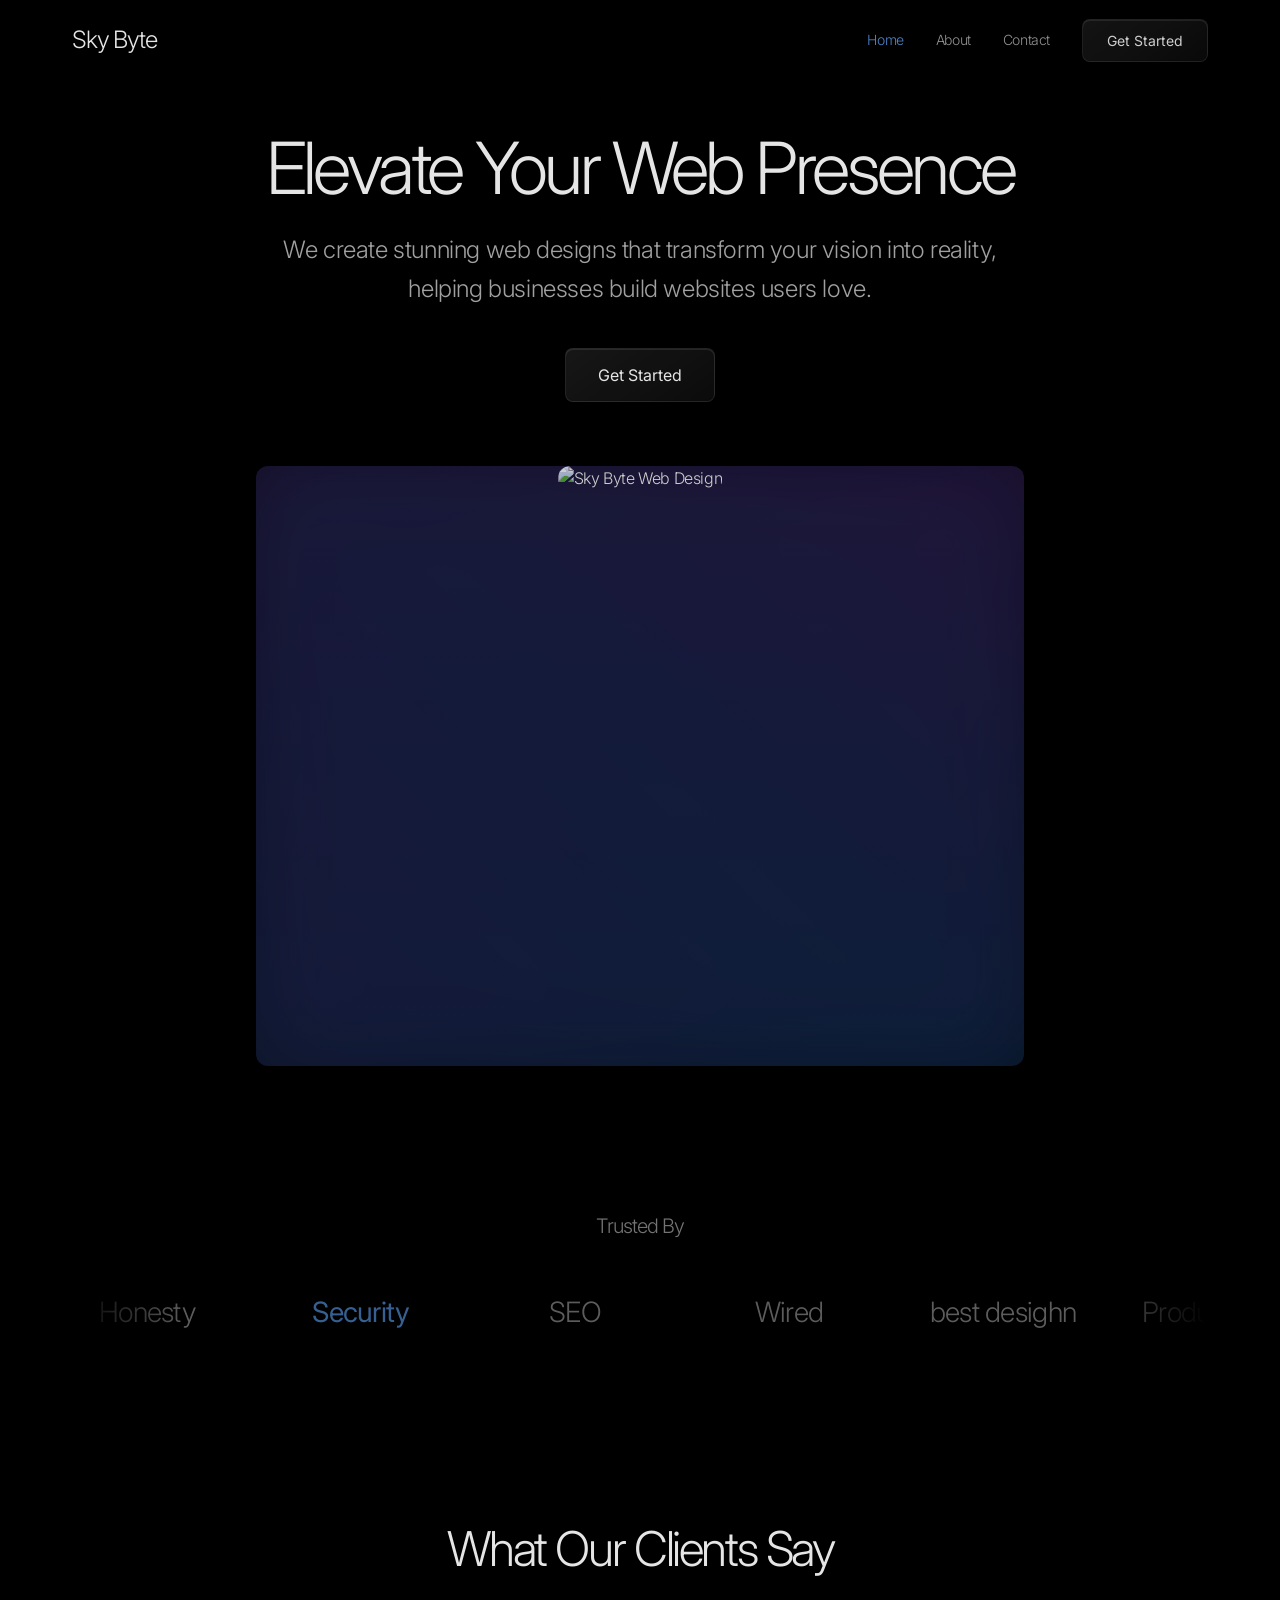
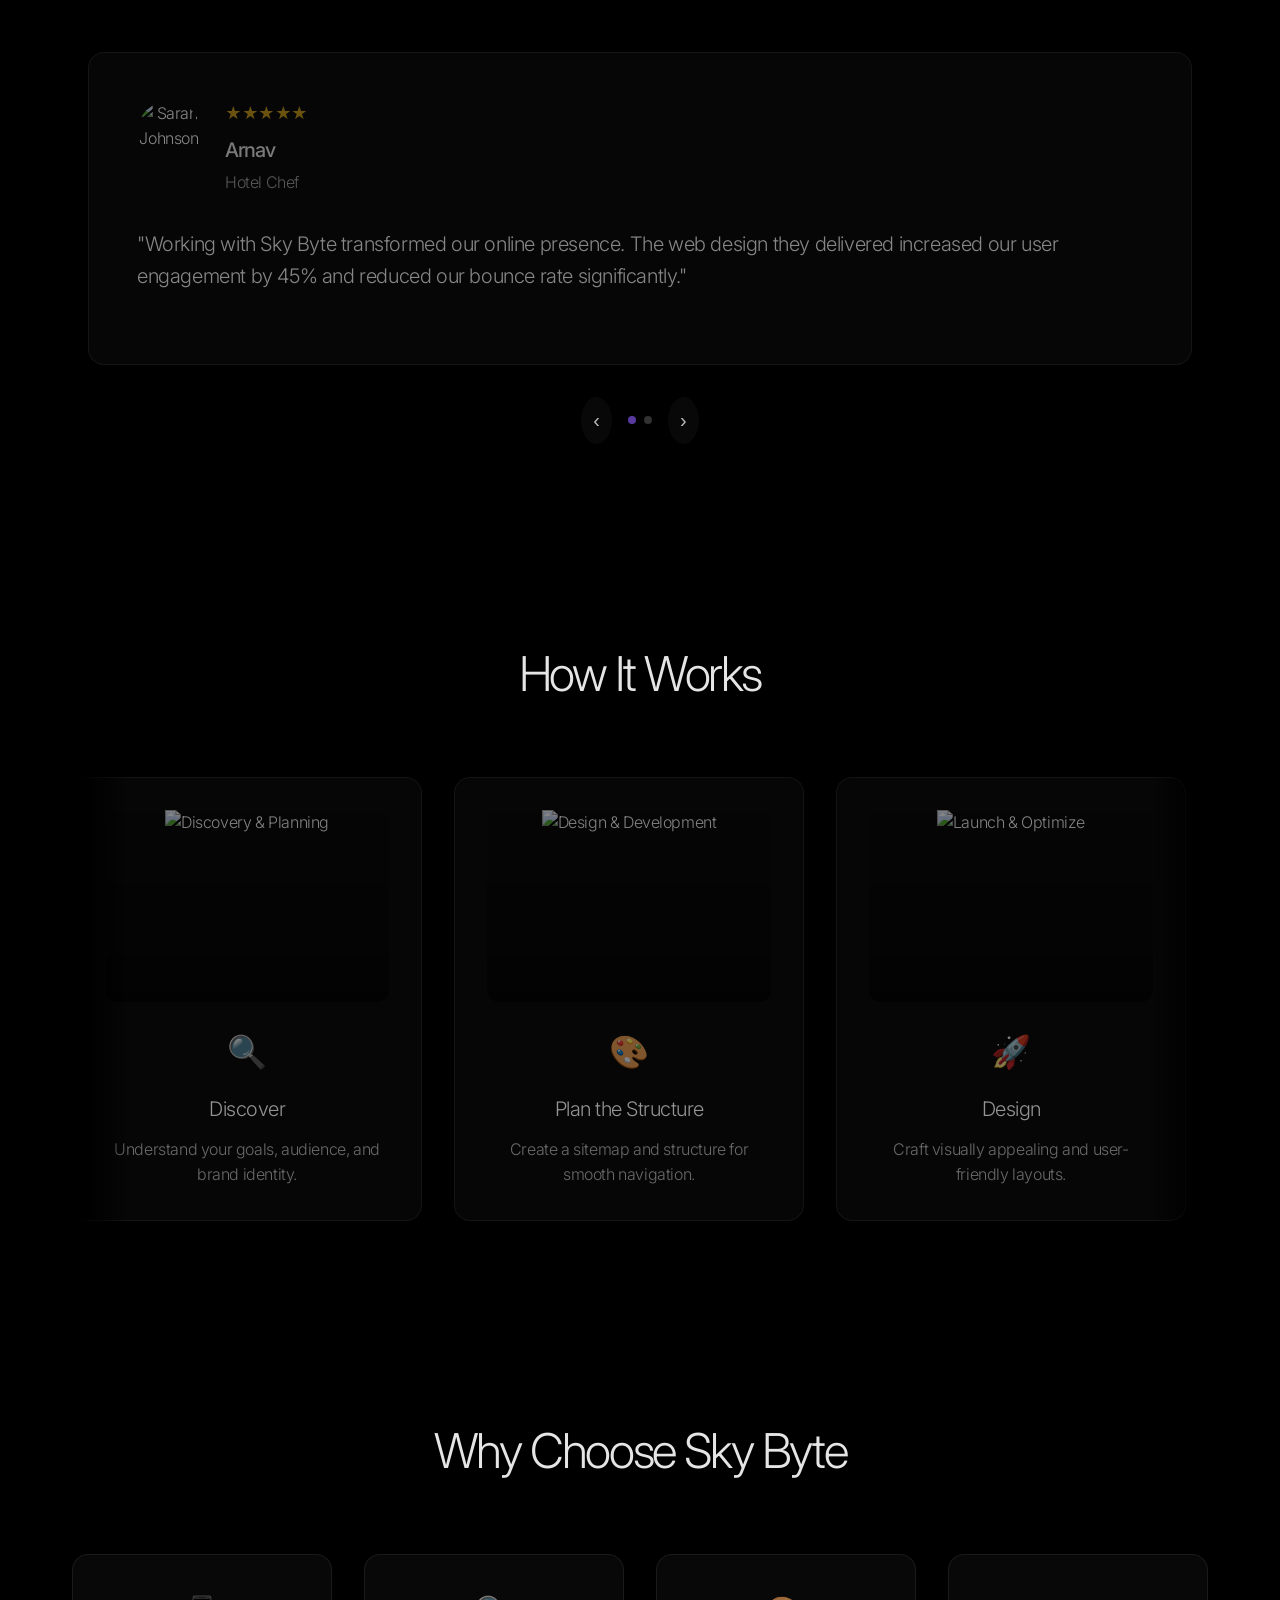
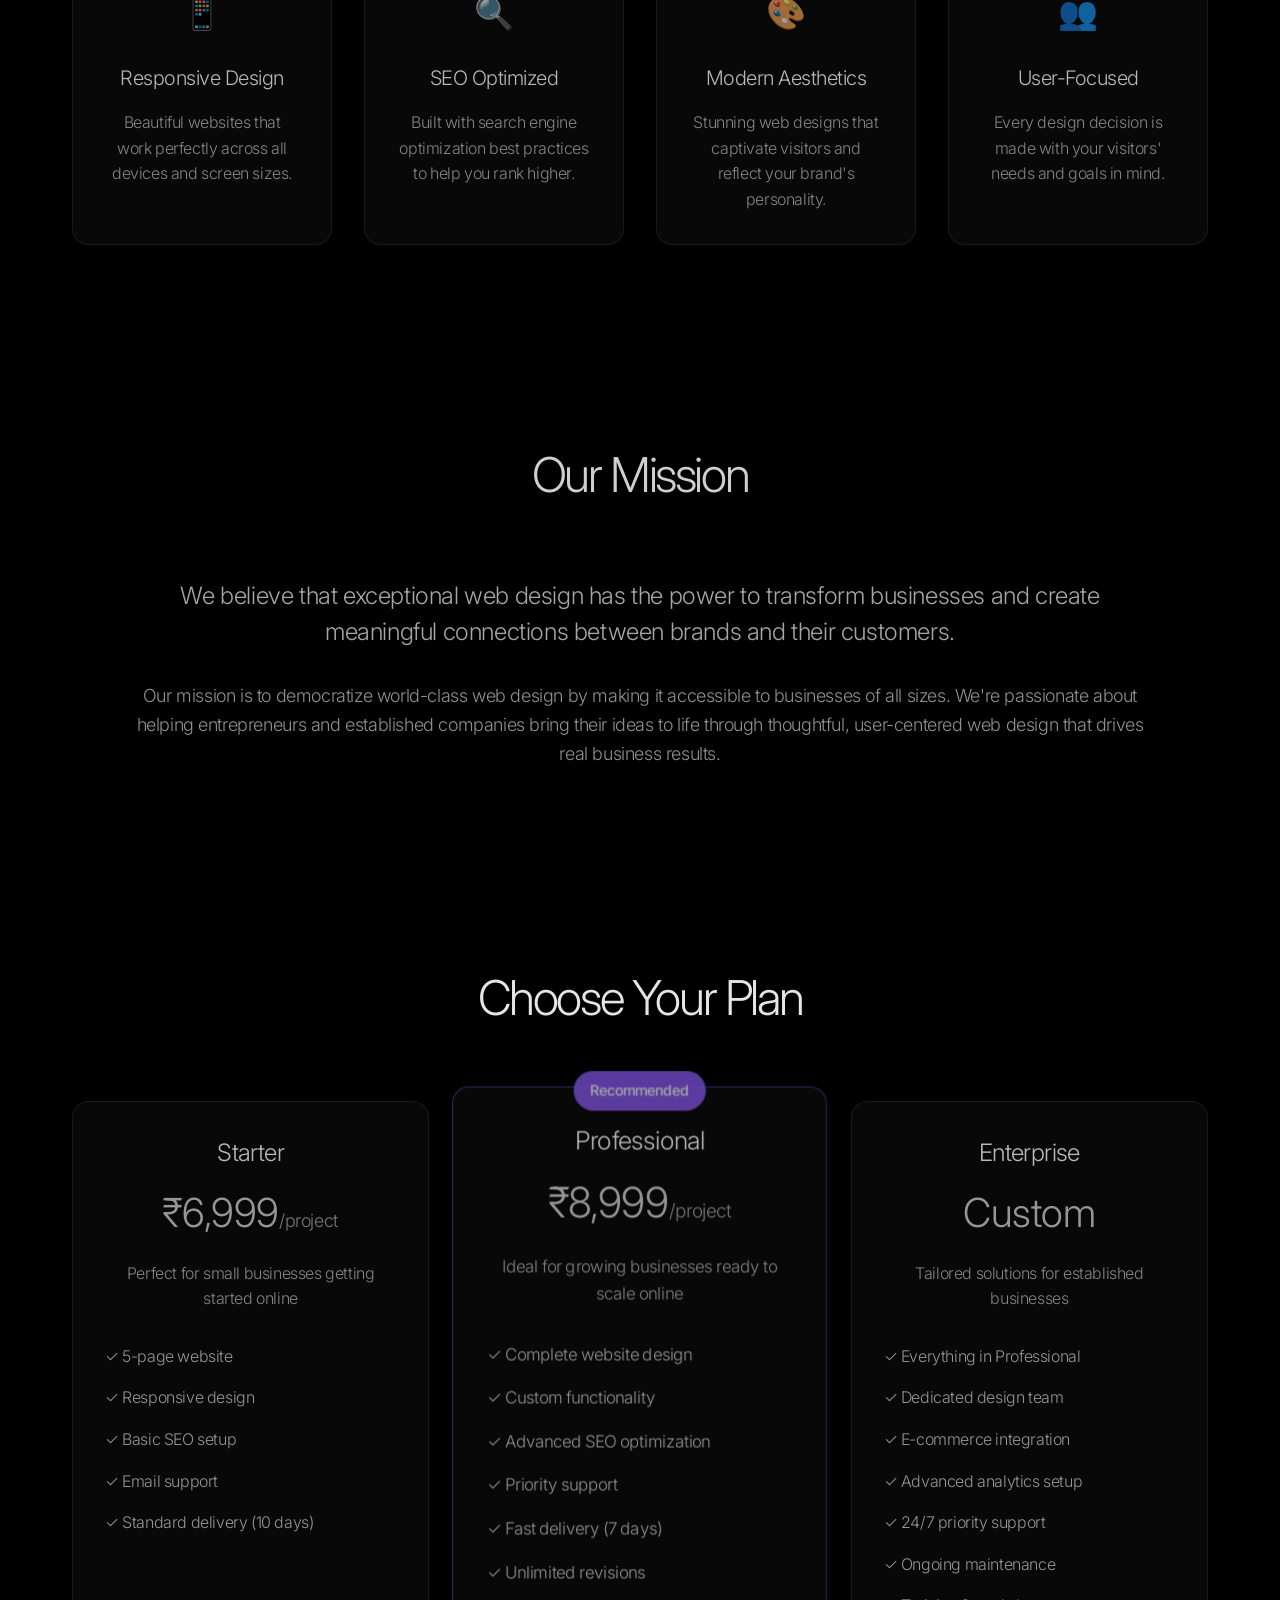
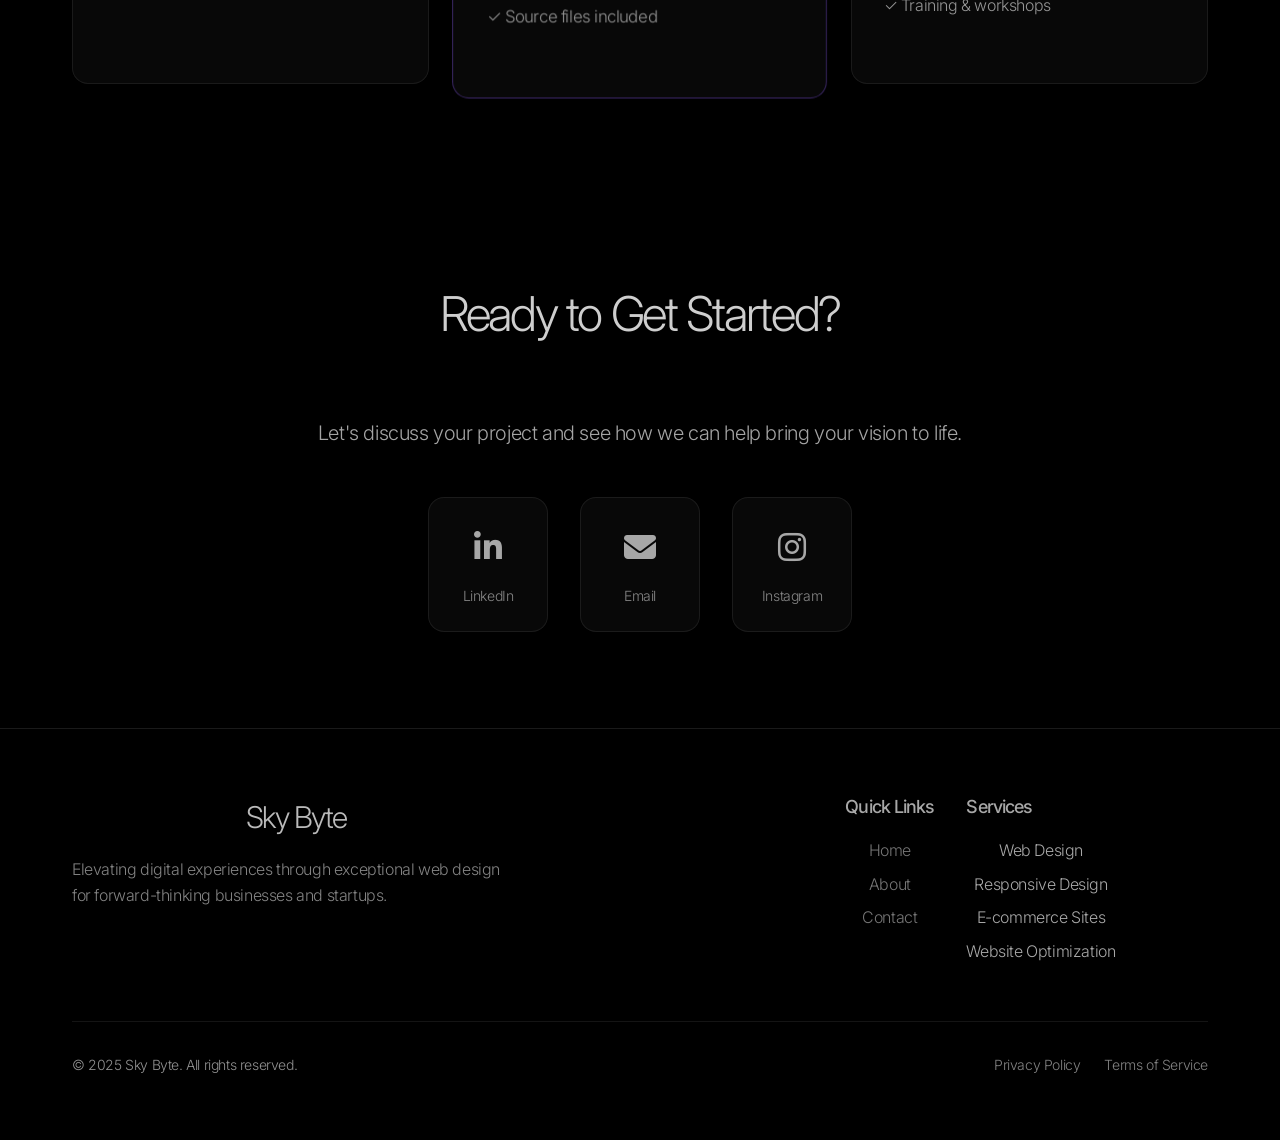
==== commit 91530e01: "Add files via upload" ====
--- a/index.html
+++ b/index.html
@@ -1,597 +1,480 @@
-<!DOCTYPE html>
-<html lang="en">
-<head>
-    <meta charset="UTF-8">
-    <meta name="viewport" content="width=device-width, initial-scale=1.0">
-    <title>Sky Byte - UI/UX Designer</title>
-    <link rel="stylesheet" href="styles.css">
-    <link href="https://fonts.googleapis.com/css2?family=Inter:wght@300;400;500;600;700;800;900&family=Space+Grotesk:wght@300;400;500;600;700&display=swap" rel="stylesheet">
-</head>
-<body>
-    <!-- Loading Screen -->
-    <div id="loading-screen" class="loading-screen">
-        <div class="loading-content">
-            <div class="loading-logo">
-                <span class="logo-text">Sky Byte</span>
-            </div>
-            <div class="loading-bar">
-                <div class="loading-progress"></div>
-            </div>
-            <p class="loading-text">Crafting Digital Experiences...</p>
-        </div>
-    </div>
-
-    <!-- Navigation -->
-    <nav class="navbar" id="navbar">
-        <div class="nav-container">
-            <div class="nav-logo">
-                <span class="logo-text">Sky Byte</span>
-            </div>
-            <ul class="nav-menu" id="nav-menu">
-                <li><a href="/" class="nav-link">Home</a></li>
-                <li><a href="#about" class="nav-link">About</a></li>
-                <li><a href="#services" class="nav-link">Services</a></li>
-                <li><a href="#portfolio" class="nav-link">Portfolio</a></li>
-                <li><a href="#pricing" class="nav-link">Pricing</a></li>
-                <li><a href="#contact" class="nav-link">Contact</a></li>
-            </ul>
-            <div class="hamburger" id="hamburger">
-                <span></span>
-                <span></span>
-                <span></span>
-            </div>
-        </div>
-    </nav>
-
-    <!-- Hero Section -->
-    <section id="home" class="hero">
-        <div class="hero-background">
-            <div class="particle"></div>
-            <div class="particle"></div>
-            <div class="particle"></div>
-            <div class="particle"></div>
-            <div class="particle"></div>
-            <div class="particle"></div>
-            <div class="particle"></div>
-            <div class="particle"></div>
-        </div>
-        <div class="hero-content">
-            <div class="floating-elements">
-                <div class="floating-card card-1">
-                    <div class="card-content">
-                        <div class="card-icon">🎨</div>
-                        <span>Design</span>
-                    </div>
-                </div>
-                <div class="floating-card card-2">
-                    <div class="card-content">
-                        <div class="card-icon">⚡</div>
-                        <span>Innovation</span>
-                    </div>
-                </div>
-                <div class="floating-card card-3">
-                    <div class="card-content">
-                        <div class="card-icon">🚀</div>
-                        <span>Growth</span>
-                    </div>
-                </div>
-            </div>
-            <h1 class="hero-title">
-                <span class="title-line">Designing Experiences,</span>
-                <span class="title-line gradient-text">Not Just Interfaces</span>
-            </h1>
-            <p class="hero-subtitle">Crafting digital experiences that captivate, engage, and convert through innovative UI/UX design</p>
-            <div class="hero-buttons">
-                <a href="#portfolio" class="btn btn-primary">
-                    <span>View Work</span>
-                    <div class="btn-glow"></div>
-                </a>
-                <a href="#contact" class="btn btn-secondary">
-                    <span>Let's Talk</span>
-                    <div class="btn-glow"></div>
-                </a>
-            </div>
-        </div>
-        <div class="scroll-indicator">
-            <div class="scroll-arrow"></div>
-            <span class="scroll-text">Scroll to explore</span>
-        </div>
-    </section>
-
-    <!-- About Section -->
-    <section id="about" class="about">
-        <div class="container">
-            <div class="section-header">
-                <h2 class="section-title">About Me</h2>
-                <p class="section-subtitle">Passionate about creating meaningful digital experiences</p>
-            </div>
-            <div class="about-content">
-                <div class="about-text">
-                    <div class="about-story">
-                        <h3>My Design Philosophy</h3>
-                        <p>I'm a passionate UI/UX designer dedicated to crafting intuitive, user-centered digital experiences. With a strong foundation in design principles and user research, I bridge the gap between aesthetics and functionality. I specialize in creating clean, accessible, and engaging interfaces that not only look good but also solve real problems. Whether it's designing wireframes, prototyping in Figma, or collaborating with developers, I thrive on turning ideas into seamless user journeys</p>
-                    </div>
-                    <div class="skills-grid">
-                        <div class="skill-item">
-                            <div class="skill-icon">🎨</div>
-                            <div class="skill-info">
-                                <span class="skill-name">Visual Design</span>
-                                <div class="skill-bar">
-                                    <div class="skill-progress" data-progress="95"></div>
-                                </div>
-                            </div>
-                        </div>
-                        <div class="skill-item">
-                            <div class="skill-icon">🧠</div>
-                            <div class="skill-info">
-                                <span class="skill-name">User Research</span>
-                                <div class="skill-bar">
-                                    <div class="skill-progress" data-progress="90"></div>
-                                </div>
-                            </div>
-                        </div>
-                        <div class="skill-item">
-                            <div class="skill-icon">⚡</div>
-                            <div class="skill-info">
-                                <span class="skill-name">Prototyping</span>
-                                <div class="skill-bar">
-                                    <div class="skill-progress" data-progress="88"></div>
-                                </div>
-                            </div>
-                        </div>
-                        <div class="skill-item">
-                            <div class="skill-icon">📱</div>
-                            <div class="skill-info">
-                                <span class="skill-name">Mobile Design</span>
-                                <div class="skill-bar">
-                                    <div class="skill-progress" data-progress="92"></div>
-                                </div>
-                            </div>
-                        </div>
-                    </div>
-                </div>
-                <div class="about-visual">
-                    <div class="avatar-container">
-                        <div class="avatar-3d">
-                            <div class="avatar-inner">
-                                <span class="avatar-text">AC</span>
-                            </div>
-                        </div>
-                    </div>
-                    <div class="experience-timeline">
-                        <div class="timeline-item" data-year="2024">
-                            <div class="timeline-dot"></div>
-                            <div class="timeline-content">
-                                
-                                <div class="timeline-title">UI UX Designer</div>
-                                
-                            </div>
-                        </div>
-                        <div class="timeline-item" data-year="2022">
-                            <div class="timeline-dot"></div>
-                            <div class="timeline-content">
-                                
-                                <div class="timeline-title">Creative Developer</div>
-                                
-                            </div>
-                        </div>
-                        <div class="timeline-item" data-year="2020">
-                            <div class="timeline-dot"></div>
-                            <div class="timeline-content">
-                                
-                                <div class="timeline-title">Ethical Hacker</div>
-                                
-                            </div>
-                        </div>
-                    </div>
-                </div>
-            </div>
-        </div>
-    </section>
-
-    <!-- Services Section -->
-    <section id="services" class="services">
-        <div class="container">
-            <div class="section-header">
-                <h2 class="section-title">Services</h2>
-                <p class="section-subtitle">Comprehensive design solutions for your digital needs</p>
-            </div>
-            <div class="services-grid">
-                
-                <div class="service-card" data-tilt>
-                    <div class="service-icon">📱</div>
-                    <h3>App UI/UX</h3>
-                    <p>Mobile applications designed for intuitive user experiences and engagement</p>
-                    <ul class="service-features">
-                        <li>User Journey Mapping</li>
-                        <li>Wireframing</li>
-                        <li>Interactive Prototypes</li>
-                        <li>Usability Testing</li>
-                    </ul>
-                    <div class="service-overlay"></div>
-                </div>
-               
-                <div class="service-card" data-tilt>
-                    <div class="service-icon">⚡</div>
-                    <h3>Website Design</h3>
-                    <p>Crafting clean, modern, and responsive websites with a focus on user experience, performance, and visual appeal. Every design is tailored to meet user needs and business goals.</p>
-                    <ul class="service-features">
-                        <li>Responsive Layouts </li>
-                        <li>User-Centered Design</li>
-                        <li>Custom Styling</li>
-                        <li>Performance Optimization</li>
-                    </ul>
-                    <div class="service-overlay"></div>
-                </div>
-
-                <div class="service-card" data-tilt>
-                    <div class="service-icon">🌐</div>
-                    <h3>Ethical Hacking</h3>
-                    <p>Secure your digital assets with professional ethical hacking services. I simulate real-world attacks to uncover vulnerabilities and help you build stronger defenses.</p>
-                    <ul class="service-features">
-                        <li>Vulnerability Assessment</li>
-                        <li>Penetration Testing</li>
-                        <li>Network & Web App Security</li>
-                        <li>Detailed Reporting</li>
-                    </ul>
-                    <div class="service-overlay"></div>
-                </div>
-            </div>
-        </div>
-    </section>
-
-    <!-- Portfolio Section -->
-    <section id="portfolio" class="portfolio">
-        <div class="container">
-            <div class="section-header">
-                <h2 class="section-title">Portfolio</h2>
-                <p class="section-subtitle">Featured projects and case studies</p>
-            </div>
-            <div class="portfolio-filters">
-                <button class="filter-btn active" data-filter="all">All</button>
-                <button class="filter-btn" data-filter="web">Web Design</button>
-                <button class="filter-btn" data-filter="mobile">Mobile App</button>
-                <button class="filter-btn" data-filter="branding">Ethical Hacking</button>
-                <button class="filter-btn" data-filter="product">product photography</button>
-            </div>
-            <div class="portfolio-grid" id="portfolio-grid">
-                <div class="portfolio-item" data-category="web">
-                    <div class="portfolio-image">
-                      <div class="project-preview web-project">
-                        <img src="https://drive.google.com/thumbnail?id=1yUVLnejvWjsirfIRHlkLAzSX-5XekQyF&sz=s800" alt="Portfolio Website Preview" />
-                        <div class="project-overlay">
-                          <button class="view-project-btn">View Project</button>
-                        </div>
-                      </div>
-                    </div>
-                    <div class="portfolio-content">
-                      <h3>Portfolio Website</h3>
-                      <p>Designed a clean, responsive website with user-friendly navigation and modern visuals, ensuring a seamless experience across all devices.</p>
-                      <div class="project-tags">
-                        <span class="tag">Portfolio</span>
-                        <span class="tag">Responsive</span>
-                        
-                      </div>
-                    </div>
-                  </div>
-                  
-                <div class="portfolio-item" data-category="mobile">
-                    <div class="portfolio-image">
-                      <div class="project-preview mobile-project">
-                        <img src="https://drive.google.com/thumbnail?id=1UWoS_MPIMUc5WXGdUOzdF6qL6WBPIHl3&sz=s800" alt="Portfolio Website Preview" />
-                        <div class="project-overlay">
-                          <button class="view-project-btn">View Project</button>
-                        </div>
-                      </div>
-                    </div>
-                    <div class="portfolio-content">
-                        <h3>food delivery app</h3>
-                        <p>A user-friendly food delivery app with simple navigation and clear visuals for a quick, easy ordering experience.
-                        </p>
-                        <div class="project-tags">
-                            <span class="tag">Mobile</span>
-                            <span class="tag"> UI/UX</span>
-                            <span class="tag">iOS/Android</span>
-                        </div>
-                    </div>
-                </div>
-                <div class="portfolio-item" data-category="branding">
-                    <div class="portfolio-image">
-                        <div class="project-preview branding-project">
-                            <img src="https://img.freepik.com/free-vector/www-concept-illustration_114360-2143.jpg?uid=R77771124&ga=GA1.1.1478943094.1748414564&semt=ais_hybrid&w=740" alt="Portfolio Website Preview" />
-                            <div class="project-overlay">
-                                <button class="view-project-btn">View Project</button>
-                            </div>
-                        </div>
-                    </div>
-                    <div class="portfolio-content">
-                        <h3>SubDomainScout</h3>
-                        <p>A fast and efficient tool to discover subdomains of a given domain for reconnaissance and security analysis.</p>
-                        <div class="project-tags">
-                            <span class="tag">SubDomain</span>
-                            <span class="tag">finder</span>
-                            <span class="tag">Cybersecurity</span>
-                        </div>
-                    </div>
-                </div>
-                <div class="portfolio-item" data-category="product">
-                    <div class="portfolio-image">
-                        <div class="project-preview branding-project">
-                            <img src="https://drive.google.com/thumbnail?id=1r0LQNvHjfeqp-aZrasx_shT_fBbpQcXw&sz=s800" alt="Portfolio Website Preview" />
-                            <div class="project-overlay">
-                                <button class="view-project-btn">View Project</button>
-                            </div>
-                        </div>
-                    </div>
-                    <div class="portfolio-content">
-                        <h3>product photography</h3>
-                        <p>High-quality, visually engaging product photography tailored to showcase your products in the best light—literally and creatively.</p>
-                        <div class="project-tags">
-                            <span class="tag">ProductPhotography</span>
-                            <span class="tag">CreativeProductShots</span>
-                            <span class="tag">BrandPhotography</span>
-                        </div>
-                    </div>
-                </div>
-                
-            </div>
-        </div>
-    </section>
-
-    <!-- Pricing Section -->
-    <section id="pricing" class="pricing">
-        <div class="container">
-            <div class="section-header">
-                <h2 class="section-title">Pricing Plans</h2>
-                <p class="section-subtitle">Choose the perfect plan for your project needs</p>
-            </div>
-            
-            <div class="pricing-grid">
-                <div class="pricing-card" data-tilt>
-                    <div class="pricing-header">
-                        <div class="pricing-icon">🌟</div>
-                        <h3>UI UX Designer</h3>
-                        <div class="price">
-                            <span class="currency">₹</span>
-                            <span class="amount monthly">2,999-8,999</span>
-                            
-                            <span class="period">/project</span>
-                        </div>
-                    </div>
-                    <ul class="pricing-features">
-                        <li><span class="feature-icon">✨</span>Website Responsive Design</li>
-                        <li><span class="feature-icon">📱</span> Mobile Responsive Design</li>
-                        <li><span class="feature-icon">📱</span> UI UX Designer</li>
-                        <li><span class="feature-icon">📞</span> Email Support</li>
-                        <li><span class="feature-icon">⏱️</span> 2 Week Delivery</li>
-                    </ul>
-                    
-                </div>
-                <div class="pricing-card featured" data-tilt>
-                    
-                    <div class="pricing-header">
-                        <div class="pricing-icon">🚀</div>
-                        <h3>Creative Developer</h3>
-                        <div class="price">
-                            <span class="currency">₹</span>
-                            <span class="amount monthly">4,999-7,999</span>
-                           
-                            <span class="period">/project</span>
-                        </div>
-                    </div>
-                    <ul class="pricing-features">
-                        <li><span class="feature-icon">✨</span> 10 Page Website Design</li>
-                        <li><span class="feature-icon">📱</span> Mobile + Tablet Responsive</li>
-                        <li><span class="feature-icon">🎯</span> Complete Branding Package</li>
-                        <li><span class="feature-icon">⚡</span> Interactive Prototypes</li>
-                        <li><span class="feature-icon">📞</span> Priority Support</li>
-                        <li><span class="feature-icon">⏱️</span> 3 Week Delivery</li>
-                    </ul>
-                    
-                </div>
-                <div class="pricing-card" data-tilt>
-                    <div class="pricing-header">
-                        <div class="pricing-icon">💎</div>
-                        <h3>Ethical Hacker</h3>
-                        <div class="price">
-                            <span class="currency">₹</span>
-                            <span class="amount monthly">8,999-12999</span>
-                            
-                            <span class="period">/project</span>
-                        </div>
-                    </div>
-                    <ul class="pricing-features">
-                        <li><span class="feature-icon">✨</span> Network Vulnerability Assessment</li>
-                        <li><span class="feature-icon">📱</span> Penetration Testing (Web, Mobile, Network)</li>
-                        <li><span class="feature-icon">🎯</span> Security Audits & Risk Analysis</li>
-                        <li><span class="feature-icon">⚡</span>  Ethical Exploitation & Reporting</li>
-                        <li><span class="feature-icon">🧪</span> Detailed Security Reports & Remediation Advice</li>
-                        
-                        <li><span class="feature-icon">⏱️</span>  Confidential & Timely Delivery</li>
-                    </ul>
-                    
-                </div>
-
-                <div class="pricing-card" data-tilt>
-                    <div class="pricing-header">
-                        <div class="pricing-icon">📷</div>
-                        <h3>product photography</h3>
-                        <div class="price">
-                            <span class="currency">₹</span>
-                            <span class="amount monthly">4,999-9999</span>
-                            
-                            <span class="period">/project</span>
-                        </div>
-                    </div>
-                    <ul class="pricing-features">
-                        <li><span class="feature-icon">✨</span> High-Resolution, Crisp Product Images</li>
-                        <li><span class="feature-icon">📱</span> AI </li>
-                        <li><span class="feature-icon">🎯</span> Basic Photo Editing & Retouching</li>
-                        
-                    </ul>
-                    
-                </div>
-            </div>
-        </div>
-    </section>
-
-    <!-- Testimonials Section -->
-    <section id="testimonials" class="testimonials">
-        <div class="container">
-            <div class="section-header">
-                <h2 class="section-title">What Clients Say</h2>
-                <p class="section-subtitle">Trusted by amazing companies worldwide</p>
-            </div>
-            <div class="testimonials-container">
-                <div class="testimonials-slider" id="testimonials-slider">
-                    <div class="testimonial-card active">
-                        <div class="testimonial-content">
-                            <div class="quote-icon">"</div>
-                            <p> “Absolutely loved the designs! The website looks clean, modern, and exactly what we envisioned. Timely delivery and great communication.”</p>
-                        </div>
-                        <div class="testimonial-author">
-                            <div class="author-avatar">
-                                <span>VP</span>
-                            </div>
-                            <div class="author-info">
-                                <h4>Vishnu Prasad K</h4>
-                                <span>Creative Developer</span>
-                                <div class="rating">
-                                    <span>⭐⭐⭐⭐⭐</span>
-                                </div>
-                            </div>
-                        </div>
-                    </div>
-                    <div class="testimonial-card">
-                        <div class="testimonial-content">
-                            <div class="quote-icon">"</div>
-                            <p> “Professional, well-organized, and loved by students. A valuable asset to any school.”</p>
-                        </div>
-                        <div class="testimonial-author">
-                            <div class="author-avatar">
-                                <span>NK</span>
-                            </div>
-                            <div class="author-info">
-                                <h4>Nimisha k</h4>
-                                <span>Teacher</span>
-                                <div class="rating">
-                                    <span>⭐⭐⭐⭐⭐</span>
-                                </div>
-                            </div>
-                        </div>
-                    </div>
-                    <div class="testimonial-card">
-                        <div class="testimonial-content">
-                            <div class="quote-icon">"</div>
-                            <p> “Professional, well-organized, and loved by students. A valuable asset to any school.”</p>
-                        </div>
-                        <div class="testimonial-author">
-                            <div class="author-avatar">
-                                <span>NK</span>
-                            </div>
-                            <div class="author-info">
-                                <h4>Nimisha k</h4>
-                                <span>Teacher</span>
-                                <div class="rating">
-                                    <span>⭐⭐⭐⭐⭐</span>
-                                </div>
-                            </div>
-                        </div>
-                    </div>
-                    
-                </div>
-                <div class="testimonial-nav">
-                    <button class="nav-dot active" data-slide="0"></button>
-                    <button class="nav-dot" data-slide="1"></button>
-                    <button class="nav-dot" data-slide="2"></button>
-                </div>
-            </div>
-        </div>
-    </section>
-
-    <!-- Contact Section -->
-    <section id="contact" class="contact">
-        <div class="container">
-            <div class="section-header">
-                <h2 class="section-title">Let's Build Something Amazing Together</h2>
-                <p class="section-subtitle">Ready to start your next project? Let's talk!</p>
-            </div>
-            <div class="contact-content">
-                <div class="contact-info">
-                    <div class="contact-item">
-                        <div class="contact-icon">📧</div>
-                        <div>
-                            <h4>Email</h4>
-                            <p>skybyte85@gmail.com</p>
-                        </div>
-                    </div>
-                    
-                    <div class="contact-item">
-                        <div class="contact-icon">⏰</div>
-                        <div>
-                            <h4>Response Time</h4>
-                            <p>Within 24 hours</p>
-                        </div>
-                    </div>
-                </div>
-                
-            </div>
-        </div>
-    </section>
-
-    <!-- Footer -->
-    <footer class="footer">
-        <div class="container">
-            <div class="footer-content">
-                <div class="footer-brand">
-                    <h3>Sky Byte</h3>
-                    <p>Designing the future, one interface at a time.</p>
-                    
-                </div>
-                <div class="footer-links">
-                    <div class="footer-section">
-                        <h4>Services</h4>
-                        <ul>
-                            <li><a href="#services">Web Design</a></li>
-                            <li><a href="#services">App UI/UX</a></li>
-                            <li><a href="#services">Ethical Hacking</a></li>
-                            <li><a href="#services">Product Photography</a></li>
-                        </ul>
-                    </div>
-                    <div class="footer-section">
-                        <h4>Company</h4>
-                        <ul>
-                            <li><a href="#about">About</a></li>
-                            <li><a href="#portfolio">Portfolio</a></li>
-                            <li><a href="#pricing">Pricing</a></li>
-                            <li><a href="#contact">Contact</a></li>
-                        </ul>
-                    </div>
-                </div>
-                <div class="footer-social">
-                    <h4>Connect</h4>
-                    <div class="social-links">
-                        <a href="https://www.linkedin.com/in/sky-byte-4210722b8/" class="social-link" data-platform="linkedin">
-                            <span class="social-icon">💼</span>
-                            <span>LinkedIn</span>
-                        </a>
-                        <a href="#" class="social-link" data-platform="dribbble">
-                            <span class="social-icon">🎨</span>
-                            <span>Instagram</span>
-                        </a>
-                        
-                    </div>
-                </div>
-            </div>
-            <div class="footer-bottom">
-                <p>&copy; 2024 Sky Byte. All rights reserved. Made with ❤️ and lots of ☕</p>
-            </div>
-        </div>
-        <button class="scroll-to-top" id="scroll-to-top">
-            <span>↑</span>
-        </button>
-    </footer>
-
-    <script src="script.js"></script>
-</body>
-</html>+<!DOCTYPE html>
+<html lang="en">
+<head>
+  <meta charset="UTF-8">
+  <meta name="viewport" content="width=device-width, initial-scale=1.0">
+  <title>Sky Byte | Web Design Services</title>
+  <link rel="icon" type="image/png" href="https://drive.google.com/thumbnail?id=13-734SWRH0iiNZvEfWaV1Eu7F6F0LCob&sz=s800">
+  <meta name="description" content="Professional web design services for businesses">
+  <link rel="preconnect" href="https://fonts.googleapis.com">
+  <link rel="preconnect" href="https://fonts.gstatic.com" crossorigin>
+  <link href="https://fonts.googleapis.com/css2?family=Inter:wght@300;400;500;600&display=swap" rel="stylesheet">
+  <link rel="stylesheet" href="https://cdnjs.cloudflare.com/ajax/libs/font-awesome/6.5.2/css/all.min.css">
+  <link rel="stylesheet" href="css/style.css">
+</head>
+<body>
+  <!-- Navigation -->
+  <header class="nav-header" id="navHeader">
+      <div class="container">
+          <nav class="nav-container">
+              <a href="index.html" class="logo">Sky Byte</a>
+              
+              <div class="nav-links">
+                  <a href="index.html" class="nav-link active">Home</a>
+                  <a href="about.html" class="nav-link">About</a>
+                  <a href="contact.html" class="nav-link">Contact</a>
+                  <a href="contact.html"><button class="btn btn-primary">Get Started</button></a>
+              </div>
+
+              <button class="mobile-menu-btn" id="mobileMenuBtn" aria-label="Toggle menu">
+                  <span class="hamburger-line"></span>
+                  <span class="hamburger-line"></span>
+                  <span class="hamburger-line"></span>
+              </button>
+          </nav>
+      </div>
+
+      <div class="mobile-menu" id="mobileMenu">
+          <div class="mobile-menu-content">
+              <a href="index.html" class="mobile-nav-link">Home</a>
+              <a href="about.html" class="mobile-nav-link">About</a>
+             
+              <a href="contact.html" class="mobile-nav-link">Contact</a>
+              <a href=""><button class="btn btn-primary mobile-btn"  >Get Started</button></a>
+          </div>
+      </div>
+  </header>
+
+  <main>
+      <!-- Hero Section -->
+      <section id="hero" class="hero-section">
+          <div class="container">
+              <div class="hero-content">
+                  <h1 class="hero-title">Elevate Your Web Presence</h1>
+                  <p class="hero-subtitle">
+                      We create stunning web designs that transform your vision into reality, 
+                      helping businesses build websites users love.
+                  </p>
+                  <a href="contact.html"><button class="btn btn-primary btn-large">Get Started</button></a>
+              </div>
+              
+              <div class="hero-image">
+                  <div class="hero-image-container">
+                      <div class="hero-gradient-overlay"></div>
+                      <img src="https://drive.google.com/thumbnail?id=1oQDkhZ774027q7CdsnY6HMwbY6pKhyF4&sz=s800" alt="Sky Byte Web Design" class="hero-img">
+                      <div class="hero-glow"></div>
+                  </div>
+              </div>
+          </div>
+      </section>
+
+      <!-- Featured In Section -->
+      <section id="featured-in" class="featured-section">
+          <div class="container">
+              <h2 class="section-subtitle">Trusted By</h2>
+              
+              <!-- Desktop Sliding Logos -->
+              <div class="featured-logos-container">
+                  <div class="featured-logos-track" id="featuredLogos">
+                      <!-- First set -->
+                      <div class="featured-logo-item">Honesty</div>
+                      <div class="featured-logo-item skybyte">Security</div>
+                      <div class="featured-logo-item">SEO</div>
+                      <div class="featured-logo-item">Wired</div>
+                      <div class="featured-logo-item">best desighn</div>
+                      <div class="featured-logo-item">Product Hunt</div>
+                      
+                      <!-- Duplicate set for seamless loop -->
+                      <div class="featured-logo-item">Honesty</div>
+                      <div class="featured-logo-item skybyte">Security</div>
+                      <div class="featured-logo-item">SEO</div>
+                      <div class="featured-logo-item">Wired</div>
+                      <div class="featured-logo-item">best desighn</div>
+                      <div class="featured-logo-item">Product Hunt</div>
+                  </div>
+              </div>
+
+              <!-- Mobile Static Grid -->
+              <div class="featured-mobile">
+                  <div class="featured-logo-item">Honesty</div>
+                  <div class="featured-logo-item skybyte">Security</div>
+                  <div class="featured-logo-item">SEO</div>
+                  <div class="featured-logo-item">Wired</div>
+                  <div class="featured-logo-item">best desighn</div>
+                  <div class="featured-logo-item">Product Hunt</div>
+              </div>
+          </div>
+      </section>
+
+      <!-- Testimonials Section -->
+      <section id="testimonials" class="testimonials-section">
+          <div class="container">
+              <h2 class="section-title">What Our Clients Say</h2>
+              
+              <div class="testimonials-container">
+                  <div class="testimonials-wrapper">
+                      <div class="testimonials-track" id="testimonialsTrack">
+                          <div class="testimonial-card active">
+                              <div class="glass-card">
+                                  <div class="testimonial-header">
+                                      <img src="https://images.unsplash.com/photo-1556940211-ea1d97e04458?w=500&auto=format&fit=crop&q=60&ixlib=rb-4.1.0&ixid=M3wxMjA3fDB8MHxzZWFyY2h8MjB8fGNoZWZ8ZW58MHx8MHx8fDA%3D" alt="Sarah Johnson" class="testimonial-avatar">
+                                      <div class="testimonial-info">
+                                          <div class="stars">★★★★★</div>
+                                          <h3>Arnav</h3>
+                                          <p>Hotel Chef</p>
+                                      </div>
+                                  </div>
+                                  <blockquote>
+                                      "Working with Sky Byte transformed our online presence. The web design they delivered 
+                                      increased our user engagement by 45% and reduced our bounce rate significantly."
+                                  </blockquote>
+                                  
+                              </div>
+                          </div>
+
+                          <div class="testimonial-card">
+                              <div class="glass-card">
+                                  <div class="testimonial-header">
+                                      <img src="https://plus.unsplash.com/premium_photo-1682888442432-a1bc427c0d91?w=500&auto=format&fit=crop&q=60&ixlib=rb-4.1.0&ixid=M3wxMjA3fDB8MHxzZWFyY2h8NXx8dGVhY2hlcnxlbnwwfHwwfHx8MA%3D%3D" alt="Michael Chen" class="testimonial-avatar">
+                                      <div class="testimonial-info">
+                                          <div class="stars">★★★★★</div>
+                                          <h3>Kartik </h3>
+                                          <p>Teacher</p>
+                                      </div>
+                                  </div>
+                                  <blockquote>
+                                      "The team at Sky Byte understood our vision perfectly. They created an intuitive 
+                                      website that our customers love, and we've seen a 60% improvement in our conversion rates."
+                                  </blockquote>
+                                  
+                              </div>
+                          </div>
+
+                          
+                      </div>
+                  </div>
+
+                  <!-- Navigation -->
+                  <div class="testimonials-nav">
+                      <button class="nav-btn prev-btn" id="prevBtn" aria-label="Previous testimonial">‹</button>
+                      <div class="dots-container" id="dotsContainer">
+                          <button class="dot active" data-slide="0" aria-label="Go to testimonial 1"></button>
+                          <button class="dot" data-slide="1" aria-label="Go to testimonial 2"></button>
+                      </div>
+                      <button class="nav-btn next-btn" id="nextBtn" aria-label="Next testimonial">›</button>
+                  </div>
+              </div>
+          </div>
+      </section>
+
+      <!-- Portfolio Section -->
+      <section id="portfolio" class="portfolio-section">
+          <div class="container">
+              <h2 class="section-title">How It Works</h2>
+              
+              <!-- Desktop Sliding Cards -->
+              <div class="portfolio-sliding-container">
+                  <div class="portfolio-sliding-track" id="portfolioTrack">
+                      <!-- First set -->
+                      <div class="portfolio-card floating-even">
+                          <div class="card-content">
+                              <div class="card-image">
+                                  <img src="https://images.unsplash.com/photo-1656264142377-22ae3fefdbc3?w=500&auto=format&fit=crop&q=60&ixlib=rb-4.1.0&ixid=M3wxMjA3fDB8MHxzZWFyY2h8OHx8RGlzY292ZXIlMjAlMjYlMjBBbGlnbiUyMHdlYnNpdGV8ZW58MHx8MHx8fDA%3D" alt="Discovery & Planning">
+                                  <div class="card-image-overlay"></div>
+                              </div>
+                              <div class="card-icon">🔍</div>
+                              <h3>Discover</h3>
+                              <p>Understand your goals, audience, and brand identity.</p>
+                          </div>
+                      </div>
+
+                      <div class="portfolio-card floating-odd">
+                          <div class="card-content">
+                              <div class="card-image">
+                                  <img src="https://plus.unsplash.com/premium_photo-1705010663586-222ee7c5cfa8?w=500&auto=format&fit=crop&q=60&ixlib=rb-4.1.0&ixid=M3wxMjA3fDB8MHxzZWFyY2h8MXx8UGxhbiUyMHdlbnNpdGV8ZW58MHx8MHx8fDA%3D" alt="Design & Development">
+                                  <div class="card-image-overlay"></div>
+                              </div>
+                              <div class="card-icon">🎨</div>
+                              <h3>Plan the Structure</h3>
+                              <p>Create a sitemap and structure for smooth navigation.</p>
+                          </div>
+                      </div>
+
+                      <div class="portfolio-card floating-even">
+                          <div class="card-content">
+                              <div class="card-image">
+                                  <img src="https://images.unsplash.com/photo-1602576666092-bf6447a729fc?w=500&auto=format&fit=crop&q=60&ixlib=rb-4.1.0&ixid=M3wxMjA3fDB8MHxzZWFyY2h8Mnx8dWl8ZW58MHx8MHx8fDA%3D" alt="Launch & Optimize">
+                                  <div class="card-image-overlay"></div>
+                              </div>
+                              <div class="card-icon">🚀</div>
+                              <h3>Design</h3>
+                              <p>Craft visually appealing and user-friendly layouts.</p>
+                          </div>
+                      </div>
+
+                      
+
+                      <!-- Third set for extra smoothness -->
+                      <div class="portfolio-card floating-even">
+                          <div class="card-content">
+                              <div class="card-image">
+                                  <img src="https://images.unsplash.com/photo-1536148935331-408321065b18?w=500&auto=format&fit=crop&q=60&ixlib=rb-4.1.0&ixid=M3wxMjA3fDB8MHxzZWFyY2h8MTV8fGNvZGluZ3xlbnwwfHwwfHx8MA%3D%3D" alt="Discovery & Planning">
+                                  <div class="card-image-overlay"></div>
+                              </div>
+                              <div class="card-icon">🔍</div>
+                              <h3>Build</h3>
+                              <p>Develop a responsive, fast, and SEO-optimized site.</p>
+                          </div>
+                      </div>
+
+                      <div class="portfolio-card floating-odd">
+                          <div class="card-content">
+                              <div class="card-image">
+                                  <img src="https://images.unsplash.com/photo-1457364887197-9150188c107b?w=500&auto=format&fit=crop&q=60&ixlib=rb-4.1.0&ixid=M3wxMjA3fDB8MHxzZWFyY2h8Mnx8TGF1bmNofGVufDB8fDB8fHww" alt="Design & Development">
+                                  <div class="card-image-overlay"></div>
+                              </div>
+                              <div class="card-icon">🎨</div>
+                              <h3>Test</h3>
+                              <p>Check performance, accessibility, and device compatibility.</p>
+                          </div>
+                      </div>
+
+    
+                  </div>
+              </div>
+
+              <!-- Mobile Static Grid -->
+              <div class="portfolio-mobile">
+                  <div class="portfolio-card floating-even">
+                      <div class="card-content">
+                          <div class="card-image">
+                              <img src="https://images.unsplash.com/photo-1656264142377-22ae3fefdbc3?w=500&auto=format&fit=crop&q=60&ixlib=rb-4.1.0&ixid=M3wxMjA3fDB8MHxzZWFyY2h8OHx8RGlzY292ZXIlMjAlMjYlMjBBbGlnbiUyMHdlYnNpdGV8ZW58MHx8MHx8fDA%3D" alt="Discovery & Planning">
+                              <div class="card-image-overlay"></div>
+                          </div>
+                          <div class="card-icon">🔍</div>
+                          <h3>Discover</h3>
+                          <p>We learn about your goals, audience, and style.</p>
+                      </div>
+                  </div>
+
+                  <div class="portfolio-card floating-odd">
+                      <div class="card-content">
+                          <div class="card-image">
+                              <img src="https://images.unsplash.com/photo-1602576666092-bf6447a729fc?w=500&auto=format&fit=crop&q=60&ixlib=rb-4.1.0&ixid=M3wxMjA3fDB8MHxzZWFyY2h8Mnx8dWl8ZW58MHx8MHx8fDA%3D" alt="Design & Development">
+                              <div class="card-image-overlay"></div>
+                          </div>
+                          <div class="card-icon">🎨</div>
+                          <h3>Design</h3>
+                          <p>Create the look and feel with a user-friendly layout.</p>
+                      </div>
+                  </div>
+
+                  <div class="portfolio-card floating-even">
+                      <div class="card-content">
+                          <div class="card-image">
+                              <img src="https://images.unsplash.com/photo-1536148935331-408321065b18?w=500&auto=format&fit=crop&q=60&ixlib=rb-4.1.0&ixid=M3wxMjA3fDB8MHxzZWFyY2h8MTV8fGNvZGluZ3xlbnwwfHwwfHx8MA%3D%3D" alt="Launch & Optimize">
+                              <div class="card-image-overlay"></div>
+                          </div>
+                          <div class="card-icon">🚀</div>
+                          <h3>Build</h3>
+                          <p>Develop a fast, responsive, and SEO-friendly site.</p>
+                      </div>
+                  </div>
+              </div>
+          </div>
+      </section>
+
+      <!-- Features Section -->
+      <section id="features" class="features-section">
+          <div class="container">
+              <h2 class="section-title">Why Choose Sky Byte</h2>
+              
+              <div class="features-grid">
+                  <div class="feature-card">
+                      <div class="feature-icon">📱</div>
+                      <h3>Responsive Design</h3>
+                      <p>Beautiful websites that work perfectly across all devices and screen sizes.</p>
+                  </div>
+
+                  <div class="feature-card">
+                      <div class="feature-icon">🔍</div>
+                      <h3>SEO Optimized</h3>
+                      <p>Built with search engine optimization best practices to help you rank higher.</p>
+                  </div>
+
+                  <div class="feature-card">
+                      <div class="feature-icon">🎨</div>
+                      <h3>Modern Aesthetics</h3>
+                      <p>Stunning web designs that captivate visitors and reflect your brand's personality.</p>
+                  </div>
+
+                  <div class="feature-card">
+                      <div class="feature-icon">👥</div>
+                      <h3>User-Focused</h3>
+                      <p>Every design decision is made with your visitors' needs and goals in mind.</p>
+                  </div>
+              </div>
+          </div>
+      </section>
+
+      <!-- Mission Section -->
+      <section id="mission" class="mission-section">
+          <div class="container">
+              <div class="mission-content">
+                  <h2 class="section-title">Our Mission</h2>
+                  <p class="mission-text">
+                      We believe that exceptional web design has the power to transform businesses and create 
+                      meaningful connections between brands and their customers.
+                  </p>
+                  <p class="mission-description">
+                      Our mission is to democratize world-class web design by making it accessible to businesses 
+                      of all sizes. We're passionate about helping entrepreneurs and established companies bring 
+                      their ideas to life through thoughtful, user-centered web design that drives real business results.
+                  </p>
+              </div>
+          </div>
+      </section>
+
+      <!-- Pricing Section -->
+      <section id="pricing" class="pricing-section">
+          <div class="container">
+              <h2 class="section-title">Choose Your Plan</h2>
+              
+              <div class="pricing-grid">
+                  <div class="pricing-card">
+                      <h3>Starter</h3>
+                      <div class="price">
+                          <span class="amount">₹6,999</span>
+                          <span class="period">/project</span>
+                      </div>
+                      <p class="plan-description">Perfect for small businesses getting started online</p>
+                      <ul class="features-list">
+                          <li>✓ 5-page website</li>
+                          <li>✓ Responsive design</li>
+                          <li>✓ Basic SEO setup</li>
+                          <li>✓ Email support</li>
+                          <li>✓ Standard delivery (10 days)</li>
+                      </ul>
+                      
+                  </div>
+
+                  <div class="pricing-card recommended">
+                      <div class="recommended-badge">Recommended</div>
+                      <h3>Professional</h3>
+                      <div class="price">
+                          <span class="amount">₹8,999</span>
+                          <span class="period">/project</span>
+                      </div>
+                      <p class="plan-description">Ideal for growing businesses ready to scale online</p>
+                      <ul class="features-list">
+                          <li>✓ Complete website design</li>
+                          <li>✓ Custom functionality</li>
+                          <li>✓ Advanced SEO optimization</li>
+                          <li>✓ Priority support</li>
+                          <li>✓ Fast delivery (7 days)</li>
+                          <li>✓ Unlimited revisions</li>
+                          <li>✓ Source files included</li>
+                      </ul>
+                      
+                  </div>
+
+                  <div class="pricing-card">
+                      <h3>Enterprise</h3>
+                      <div class="price">
+                          <span class="amount">Custom</span>
+                          <span class="period"></span>
+                      </div>
+                      <p class="plan-description">Tailored solutions for established businesses</p>
+                      <ul class="features-list">
+                          <li>✓ Everything in Professional</li>
+                          <li>✓ Dedicated design team</li>
+                          <li>✓ E-commerce integration</li>
+                          <li>✓ Advanced analytics setup</li>
+                          <li>✓ 24/7 priority support</li>
+                          <li>✓ Ongoing maintenance</li>
+                          <li>✓ Training & workshops</li>
+                      </ul>
+                      
+                  </div>
+              </div>
+          </div>
+      </section>
+
+      <!-- Contact Section -->
+      <section id="contact" class="contact-section">
+  <div class="container">
+    <div class="contact-content">
+      <h2 class="section-title">Ready to Get Started?</h2>
+      <p class="contact-subtitle">
+        Let's discuss your project and see how we can help bring your vision to life.
+      </p>
+
+      <div class="contact-links">
+        <a href="https://www.linkedin.com/in/sky-byte-4210722b8/" class="contact-card">
+          <div class="contact-icon"><i class="fab fa-linkedin-in" aria-hidden="true"></i></div>
+          <span>LinkedIn</span>
+        </a>
+        <a href="mailto:hello@skybyte.design" class="contact-card">
+          <div class="contact-icon"><i class="fas fa-envelope" aria-hidden="true"></i></div>
+          <span>Email</span>
+        </a>
+        <a href="https://www.instagram.com/sky_byte_/profilecard/?igsh=emQ5bnBucTMwYjR2" class="contact-card">
+          <div class="contact-icon"><i class="fab fa-instagram" aria-hidden="true"></i></div>
+          <span>Instagram</span>
+        </a>
+      </div>
+    </div>
+  </div>
+</section>
+
+  </main>
+
+  <!-- Footer -->
+  <footer class="footer">
+      <div class="container">
+          <div class="footer-content">
+              <div class="footer-brand">
+                  <a href="index.html" class="footer-logo">Sky Byte</a>
+                  <p class="footer-description">
+                      Elevating digital experiences through exceptional web design for 
+                      forward-thinking businesses and startups.
+                  </p>
+                  
+              </div>
+
+              <div class="footer-links">
+                  <div class="footer-column">
+                      <h4>Quick Links</h4>
+                      <ul>
+                          <li><a href="index.html">Home</a></li>
+                          <li><a href="about.html">About</a></li>
+                          
+                          <li><a href="contact.html">Contact</a></li>
+                      </ul>
+                  </div>
+
+                  <div class="footer-column">
+                      <h4>Services</h4>
+                      <ul>
+                          <li>Web Design</li>
+                          <li>Responsive Design</li>
+                          <li>E-commerce Sites</li>
+                          <li>Website Optimization</li>
+                      </ul>
+                  </div>
+              </div>
+          </div>
+
+          <div class="footer-bottom">
+              <p>&copy; 2025 Sky Byte. All rights reserved.</p>
+              <div class="footer-legal">
+                  <a href="#">Privacy Policy</a>
+                  <a href="#">Terms of Service</a>
+              </div>
+          </div>
+      </div>
+  </footer>
+
+  <script src="js/script.js"></script>
+</body>
+</html>
--- a/css/style.css
+++ b/css/style.css
@@ -0,0 +1,1603 @@
+/* Reset and Base Styles */
+* {
+  margin: 0;
+  padding: 0;
+  box-sizing: border-box;
+}
+
+html {
+  scroll-behavior: smooth;
+}
+
+body {
+  font-family: "Inter", system-ui, -apple-system, sans-serif;
+  font-weight: 300;
+  letter-spacing: -0.025em;
+  background-color: #000;
+  color: #fff;
+  line-height: 1.6;
+  overflow-x: hidden;
+}
+
+.container {
+  max-width: 1200px;
+  margin: 0 auto;
+  padding: 0 2rem;
+}
+
+.page-container {
+  padding: 6rem 0 2rem;
+}
+
+/* Typography - FIXED ALIGNMENT */
+h1,
+h2,
+h3,
+h4,
+h5,
+h6 {
+  letter-spacing: -0.05em;
+  font-weight: 300;
+  opacity: 1;
+  text-align: center;
+}
+
+p,
+span,
+div {
+  opacity: 0.9;
+  text-align: center;
+}
+
+/* Left align specific content areas */
+.about-content p,
+.contact-info p,
+.contact-form p,
+.footer-description,
+.testimonial-info p,
+.plan-description,
+.feature-card p,
+.value-card p,
+.card-content p {
+  text-align: left;
+}
+
+.about-content h2,
+.contact-info h2,
+.contact-form h2,
+.contact-info h3,
+.testimonial-info h3 {
+  text-align: left;
+}
+
+/* Buttons */
+.btn {
+  display: inline-flex;
+  align-items: center;
+  justify-content: center;
+  padding: 0.75rem 1.5rem;
+  border: none;
+  border-radius: 0.5rem;
+  font-family: inherit;
+  font-size: 0.875rem;
+  font-weight: 400;
+  text-decoration: none;
+  cursor: pointer;
+  transition: all 0.3s ease;
+  position: relative;
+  overflow: hidden;
+}
+
+.btn-primary {
+  background: linear-gradient(145deg, rgba(255, 255, 255, 0.1), rgba(255, 255, 255, 0.05));
+  box-shadow: 0 8px 32px rgba(0, 0, 0, 0.3), inset 0 1px 0 rgba(255, 255, 255, 0.1), inset 0 -1px 0 rgba(0, 0, 0, 0.1);
+  color: #fff;
+  border: 1px solid rgba(255, 255, 255, 0.1);
+}
+
+.btn-primary:hover {
+  box-shadow: 0 12px 40px rgba(139, 92, 246, 0.3), inset 0 1px 0 rgba(255, 255, 255, 0.2), inset 0 -1px 0
+    rgba(0, 0, 0, 0.1);
+  transform: translateY(-2px);
+}
+
+.btn-secondary {
+  background: rgba(255, 255, 255, 0.1);
+  color: #fff;
+  border: 1px solid rgba(255, 255, 255, 0.2);
+}
+
+.btn-secondary:hover {
+  background: rgba(255, 255, 255, 0.2);
+  border-color: rgba(255, 255, 255, 0.3);
+}
+
+.btn-large {
+  padding: 1rem 2rem;
+  font-size: 1rem;
+}
+
+/* Glass Card Effect */
+.glass-card {
+  background: rgba(255, 255, 255, 0.05);
+  backdrop-filter: blur(16px);
+  -webkit-backdrop-filter: blur(16px);
+  border: 1px solid rgba(255, 255, 255, 0.1);
+  border-radius: 1rem;
+}
+
+.glass-card:hover {
+  border-color: rgba(255, 255, 255, 0.2);
+}
+
+/* Navigation */
+.nav-header {
+  position: fixed;
+  top: 0;
+  left: 0;
+  right: 0;
+  z-index: 1000;
+  transition: all 0.3s ease;
+}
+
+.nav-header.scrolled {
+  background: rgba(0, 0, 0, 0.3);
+  backdrop-filter: blur(16px);
+  -webkit-backdrop-filter: blur(16px);
+}
+
+.nav-container {
+  display: flex;
+  align-items: center;
+  justify-content: space-between;
+  height: 5rem;
+}
+
+.logo {
+  font-size: 1.5rem;
+  font-weight: 300;
+  letter-spacing: -0.05em;
+  color: #fff;
+  text-decoration: none;
+}
+
+.nav-links {
+  display: flex;
+  align-items: center;
+  gap: 2rem;
+}
+
+.nav-link {
+  color: rgba(255, 255, 255, 0.7);
+  text-decoration: none;
+  font-size: 0.875rem;
+  transition: opacity 0.3s ease;
+}
+
+
+.nav-link.active {
+  opacity: 1;
+  color: #60a5fa;
+}
+
+.mobile-menu-btn {
+  display: none;
+  flex-direction: column;
+  justify-content: center;
+  align-items: center;
+  background: none;
+  border: none;
+  cursor: pointer;
+  padding: 0.5rem;
+  width: 2rem;
+  height: 2rem;
+}
+
+.hamburger-line {
+  width: 1.25rem;
+  height: 2px;
+  background: #fff;
+  margin: 2px 0;
+  transition: all 0.3s ease;
+  border-radius: 1px;
+}
+
+.mobile-menu-btn:focus {
+  outline: none;
+}
+
+.mobile-menu-btn:focus-visible {
+  outline: 2px solid rgba(255, 255, 255, 0.5);
+  outline-offset: 2px;
+}
+
+.mobile-menu {
+  position: fixed;
+  top: 0;
+  right: -100%;
+  width: 100%;
+  height: 100vh;
+  background: rgba(0, 0, 0, 0.95);
+  backdrop-filter: blur(16px);
+  -webkit-backdrop-filter: blur(16px);
+  transition: right 0.3s ease;
+  z-index: 999;
+}
+
+.mobile-menu.active {
+  right: 0;
+}
+
+.mobile-menu-content {
+  display: flex;
+  flex-direction: column;
+  align-items: center;
+  justify-content: center;
+  height: 100%;
+  gap: 2rem;
+}
+
+.mobile-nav-link {
+  color: rgba(255, 255, 255, 0.7);
+  text-decoration: none;
+  font-size: 1.25rem;
+  font-weight: 300;
+  transition: opacity 0.3s ease;
+}
+
+.mobile-nav-link:hover {
+  opacity: 1;
+}
+
+.mobile-btn {
+  margin-top: 2rem;
+}
+
+/* Hero Section */
+.hero-section {
+  min-height: 100vh;
+  display: flex;
+  flex-direction: column;
+  align-items: center;
+  justify-content: center;
+  padding: 8rem 0 4rem;
+  text-align: center;
+}
+
+.hero-content {
+  max-width: 64rem;
+  margin-bottom: 4rem;
+  opacity: 0;
+  transform: translateY(20px);
+  animation: fadeInUp 0.9s ease 0.2s forwards;
+}
+
+.hero-title {
+  font-size: clamp(2.5rem, 8vw, 4.5rem);
+  font-weight: 300;
+  letter-spacing: -0.05em;
+  margin-bottom: 1.5rem;
+  line-height: 1.1;
+  text-align: center;
+}
+
+.hero-subtitle {
+  font-size: clamp(1.125rem, 3vw, 1.5rem);
+  opacity: 0.7;
+  margin-bottom: 2.5rem;
+  max-width: 48rem;
+  margin-left: auto;
+  margin-right: auto;
+  text-align: center;
+}
+
+.hero-image {
+  width: 100%;
+  max-width: 72rem;
+  opacity: 0;
+  transform: translateY(40px);
+  animation: fadeInUp 0.9s ease 0.5s forwards;
+}
+
+.hero-image-container {
+  position: relative;
+  width: 100%;
+  height: clamp(25rem, 50vw, 37.5rem);
+  border-radius: 0.75rem;
+  overflow: hidden;
+}
+
+.hero-gradient-overlay {
+  position: absolute;
+  inset: 0;
+  background: linear-gradient(to bottom, rgba(139, 92, 246, 0.2), rgba(59, 130, 246, 0.2));
+  mix-blend-mode: overlay;
+  z-index: 10;
+}
+
+.hero-img {
+  width: 100%;
+  height: 100%;
+  object-fit: cover;
+  border-radius: 0.75rem;
+}
+
+.hero-glow {
+  position: absolute;
+  inset: -1rem;
+  background: linear-gradient(45deg, rgba(139, 92, 246, 0.2), rgba(59, 130, 246, 0.2), rgba(139, 92, 246, 0.2));
+  border-radius: 0.75rem;
+  filter: blur(3rem);
+  z-index: -1;
+  opacity: 0.7;
+}
+
+/* Featured Section */
+.featured-section {
+  padding: 5rem 0;
+  background: #000;
+  overflow: hidden;
+}
+
+.section-subtitle {
+  text-align: center;
+  font-size: 1.25rem;
+  opacity: 0.5;
+  margin-bottom: 3rem;
+  font-weight: 300;
+}
+
+.section-title {
+  font-size: clamp(2.5rem, 6vw, 3rem);
+  font-weight: 300;
+  letter-spacing: -0.05em;
+  text-align: center;
+  margin-bottom: 4rem;
+}
+
+/* Featured logos container with proper masking */
+.featured-logos-container {
+  position: relative;
+  width: 100%;
+  overflow: hidden;
+  mask: linear-gradient(to right, transparent 0%, black 10%, black 90%, transparent 100%);
+  -webkit-mask: linear-gradient(to right, transparent 0%, black 10%, black 90%, transparent 100%);
+}
+
+/* Smooth continuous sliding animation */
+.featured-logos-track {
+  display: flex;
+  align-items: center;
+  animation: slideLogosSmooth 30s linear infinite;
+  width: max-content;
+  gap: 4rem;
+}
+
+.featured-logos-track:hover {
+  animation-play-state: paused;
+}
+
+.featured-logo-item {
+  flex-shrink: 0;
+  display: flex;
+  align-items: center;
+  justify-content: center;
+  min-width: 150px;
+  font-size: clamp(1.25rem, 2.5vw, 1.75rem);
+  font-weight: 300;
+  letter-spacing: -0.025em;
+  opacity: 0.5;
+  transition: opacity 0.3s ease;
+  white-space: nowrap;
+}
+
+.featured-logo-item:hover {
+  opacity: 0.8;
+}
+
+/* Sky Byte special styling */
+.featured-logo-item.skybyte {
+  color: #60a5fa !important;
+  opacity: 0.8 !important;
+  font-weight: 400 !important;
+}
+
+.featured-logo-item.skybyte:hover {
+  opacity: 1 !important;
+}
+
+.featured-mobile {
+  display: none;
+  flex-wrap: wrap;
+  justify-content: center;
+  align-items: center;
+  gap: 2rem;
+}
+
+/* Testimonials Section */
+.testimonials-section {
+  padding: 6rem 0;
+  background: linear-gradient(to bottom, #000, rgba(0, 0, 0, 0.9));
+}
+
+.testimonials-container {
+  max-width: 80rem;
+  margin: 0 auto;
+  position: relative;
+}
+
+.testimonials-wrapper {
+  overflow: hidden;
+  border-radius: 1rem;
+}
+
+.testimonials-track {
+  display: flex;
+  transition: transform 0.5s ease;
+}
+
+.testimonial-card {
+  min-width: 100%;
+  padding: 0 1rem;
+  opacity: 0;
+  transition: opacity 0.5s ease;
+}
+
+.testimonial-card.active {
+  opacity: 1;
+}
+
+.testimonial-card .glass-card {
+  padding: 3rem;
+}
+
+.testimonial-header {
+  display: flex;
+  align-items: flex-start;
+  gap: 1.5rem;
+  margin-bottom: 2rem;
+}
+
+.testimonial-avatar {
+  width: 4rem;
+  height: 4rem;
+  border-radius: 50%;
+  object-fit: cover;
+  flex-shrink: 0;
+}
+
+.testimonial-info h3 {
+  font-size: 1.25rem;
+  margin-bottom: 0.25rem;
+  font-weight: 500;
+  text-align: left;
+}
+
+.testimonial-info p {
+  opacity: 0.7;
+  text-align: left;
+}
+
+.stars {
+  color: #fbbf24;
+  margin-bottom: 0.5rem;
+  font-size: 1rem;
+}
+
+.testimonial-card blockquote {
+  font-size: clamp(1.125rem, 2.5vw, 1.25rem);
+  opacity: 0.9;
+  margin-bottom: 1.5rem;
+  line-height: 1.6;
+  text-align: left;
+}
+
+.testimonial-result {
+  display: inline-block;
+  padding: 0.5rem 1rem;
+  background: rgba(139, 92, 246, 0.2);
+  border-radius: 2rem;
+  font-size: 0.875rem;
+  font-weight: 500;
+  color: #c4b5fd;
+}
+
+.testimonials-nav {
+  display: flex;
+  justify-content: center;
+  align-items: center;
+  margin-top: 2rem;
+  gap: 1rem;
+}
+
+.nav-btn {
+  padding: 0.75rem;
+  border-radius: 50%;
+  background: rgba(255, 255, 255, 0.05);
+  border: none;
+  color: #fff;
+  cursor: pointer;
+  transition: background 0.3s ease;
+  font-size: 1.25rem;
+}
+
+.nav-btn:hover {
+  background: rgba(255, 255, 255, 0.1);
+}
+
+.dots-container {
+  display: flex;
+  gap: 0.5rem;
+}
+
+.dot {
+  width: 0.5rem;
+  height: 0.5rem;
+  border-radius: 50%;
+  border: none;
+  background: rgba(255, 255, 255, 0.3);
+  cursor: pointer;
+  transition: background 0.3s ease;
+}
+
+.dot.active {
+  background: #8b5cf6;
+}
+
+/* Portfolio Section */
+.portfolio-section {
+  padding: 6rem 0;
+  background: #000;
+  overflow: hidden;
+}
+
+/* Portfolio sliding container with proper masking */
+.portfolio-sliding-container {
+  position: relative;
+  width: 100%;
+  overflow: hidden;
+  mask: linear-gradient(to right, transparent 0%, black 5%, black 95%, transparent 100%);
+  -webkit-mask: linear-gradient(to right, transparent 0%, black 5%, black 95%, transparent 100%);
+}
+
+/* Smooth continuous sliding with floating effect */
+.portfolio-sliding-track {
+  display: flex;
+  animation: slidePortfolioSmooth 40s linear infinite;
+  width: max-content;
+  gap: 2rem;
+}
+
+.portfolio-sliding-track:hover {
+  animation-play-state: paused;
+}
+
+.portfolio-card {
+  flex-shrink: 0;
+  width: 350px;
+  position: relative;
+}
+
+/* Floating animation that works with sliding */
+.portfolio-card.floating-even {
+  animation: floatUp 4s ease-in-out infinite alternate;
+}
+
+.portfolio-card.floating-odd {
+  animation: floatDown 4s ease-in-out infinite alternate;
+  animation-delay: 2s;
+}
+
+/* Pause floating on hover but keep sliding */
+.portfolio-card:hover {
+  animation-play-state: paused;
+}
+
+.card-content {
+  background: rgba(255, 255, 255, 0.05);
+  backdrop-filter: blur(16px);
+  -webkit-backdrop-filter: blur(16px);
+  border: 1px solid rgba(255, 255, 255, 0.1);
+  border-radius: 1rem;
+  padding: 2rem;
+  height: 100%;
+  transition: all 0.3s ease;
+}
+
+.card-content:hover {
+  border-color: rgba(255, 255, 255, 0.2);
+  transform: scale(1.02);
+}
+
+.card-image {
+  position: relative;
+  height: 12rem;
+  border-radius: 0.75rem;
+  overflow: hidden;
+  margin-bottom: 1.5rem;
+}
+
+.card-image img {
+  width: 100%;
+  height: 100%;
+  object-fit: cover;
+}
+
+.card-image-overlay {
+  position: absolute;
+  inset: 0;
+  background: linear-gradient(to top, rgba(0, 0, 0, 0.5), transparent);
+}
+
+.card-icon {
+  font-size: 2rem;
+  margin-bottom: 1rem;
+  text-align: center;
+}
+
+.card-content h3 {
+  font-size: 1.25rem;
+  font-weight: 300;
+  letter-spacing: -0.025em;
+  margin-bottom: 0.75rem;
+  text-align: center;
+}
+
+.card-content p {
+  opacity: 0.7;
+  text-align: center;
+}
+
+.portfolio-mobile {
+  display: none;
+  grid-template-columns: 1fr;
+  gap: 2rem;
+}
+
+/* Features Section */
+.features-section {
+  padding: 6rem 0;
+  background: linear-gradient(to bottom, #000, rgba(0, 0, 0, 0.9));
+}
+
+.features-grid {
+  display: grid;
+  grid-template-columns: repeat(auto-fit, minmax(250px, 1fr));
+  gap: 2rem;
+}
+
+.feature-card {
+  background: rgba(255, 255, 255, 0.05);
+  backdrop-filter: blur(16px);
+  -webkit-backdrop-filter: blur(16px);
+  border: 1px solid rgba(255, 255, 255, 0.1);
+  border-radius: 1rem;
+  padding: 2rem;
+  text-align: center;
+  transition: all 0.3s ease;
+}
+
+.feature-card:hover {
+  border-color: rgba(255, 255, 255, 0.2);
+  transform: scale(1.02);
+}
+
+.feature-icon {
+  font-size: 2rem;
+  margin-bottom: 1.5rem;
+}
+
+.feature-card h3 {
+  font-size: 1.25rem;
+  font-weight: 300;
+  letter-spacing: -0.025em;
+  margin-bottom: 1rem;
+  text-align: center;
+}
+
+.feature-card p {
+  opacity: 0.7;
+  text-align: center;
+}
+
+/* Mission Section */
+.mission-section {
+  padding: 6rem 0;
+  background: #000;
+}
+
+.mission-content {
+  max-width: 64rem;
+  margin: 0 auto;
+  text-align: center;
+}
+
+.mission-text {
+  font-size: clamp(1.25rem, 3vw, 1.5rem);
+  opacity: 0.8;
+  margin-bottom: 2rem;
+  line-height: 1.5;
+  text-align: center;
+}
+
+.mission-description {
+  font-size: 1.125rem;
+  opacity: 0.7;
+  line-height: 1.6;
+  text-align: center;
+}
+
+/* Pricing Section */
+.pricing-section {
+  padding: 6rem 0;
+  background: linear-gradient(to bottom, #000, rgba(0, 0, 0, 0.9));
+}
+
+.pricing-grid {
+  display: grid;
+  grid-template-columns: repeat(auto-fit, minmax(300px, 1fr));
+  gap: 2rem;
+  max-width: 72rem;
+  margin: 0 auto;
+}
+
+.pricing-card {
+  position: relative;
+  background: rgba(255, 255, 255, 0.05);
+  backdrop-filter: blur(16px);
+  -webkit-backdrop-filter: blur(16px);
+  border: 1px solid rgba(255, 255, 255, 0.1);
+  border-radius: 1rem;
+  padding: 2rem;
+  transition: all 0.3s ease;
+}
+
+.pricing-card:hover {
+  border-color: rgba(255, 255, 255, 0.2);
+}
+
+.pricing-card.recommended {
+  border-color: rgba(139, 92, 246, 0.5);
+  transform: scale(1.05);
+}
+
+.recommended-badge {
+  position: absolute;
+  top: -1rem;
+  left: 50%;
+  transform: translateX(-50%);
+  background: #8b5cf6;
+  color: #fff;
+  padding: 0.5rem 1rem;
+  border-radius: 2rem;
+  font-size: 0.875rem;
+  font-weight: 500;
+}
+
+.pricing-card h3 {
+  font-size: 1.5rem;
+  font-weight: 300;
+  letter-spacing: -0.025em;
+  margin-bottom: 0.5rem;
+  text-align: center;
+}
+
+.price {
+  display: flex;
+  align-items: baseline;
+  justify-content: center;
+  margin-bottom: 1rem;
+}
+
+.amount {
+  font-size: 2.5rem;
+  font-weight: 300;
+}
+
+.period {
+  font-size: 1.125rem;
+  opacity: 0.7;
+}
+
+.plan-description {
+  opacity: 0.7;
+  text-align: center;
+  margin-bottom: 2rem;
+}
+
+.features-list {
+  list-style: none;
+  margin-bottom: 2rem;
+}
+
+.features-list li {
+  display: flex;
+  align-items: center;
+  margin-bottom: 1rem;
+  opacity: 0.8;
+  text-align: left;
+}
+
+.pricing-card .btn {
+  width: 100%;
+}
+
+/* Contact Section */
+.contact-section {
+  padding: 6rem 0;
+  background: #000;
+}
+
+.contact-content {
+  max-width: 48rem;
+  margin: 0 auto;
+  text-align: center;
+}
+
+.contact-subtitle {
+  font-size: 1.25rem;
+  opacity: 0.8;
+  margin-bottom: 3rem;
+  text-align: center;
+}
+
+.contact-links {
+  display: flex;
+  justify-content: center;
+  gap: 2rem;
+  flex-wrap: wrap;
+}
+
+.contact-card {
+  display: flex;
+  flex-direction: column;
+  align-items: center;
+  padding: 1.5rem;
+  background: rgba(255, 255, 255, 0.05);
+  backdrop-filter: blur(16px);
+  -webkit-backdrop-filter: blur(16px);
+  border: 1px solid rgba(255, 255, 255, 0.1);
+  border-radius: 1rem;
+  text-decoration: none;
+  color: #fff;
+  transition: all 0.3s ease;
+  min-width: 120px;
+}
+
+.contact-card:hover {
+  border-color: rgba(255, 255, 255, 0.2);
+  transform: scale(1.05);
+}
+
+.contact-icon {
+  font-size: 2rem;
+  margin-bottom: 0.75rem;
+}
+
+.contact-card span {
+  font-size: 0.875rem;
+  opacity: 0.7;
+}
+
+/* Footer */
+.footer {
+  background: #000;
+  border-top: 1px solid rgba(255, 255, 255, 0.1);
+  padding: 4rem 0;
+}
+
+.footer-content {
+  display: grid;
+  grid-template-columns: 2fr 1fr;
+  gap: 3rem;
+  margin-bottom: 3rem;
+}
+
+.footer-brand {
+  max-width: 28rem;
+}
+
+.footer-logo {
+  font-size: 1.875rem;
+  font-weight: 300;
+  letter-spacing: -0.05em;
+  color: #fff;
+  text-decoration: none;
+  display: block;
+  margin-bottom: 1rem;
+}
+
+.footer-description {
+  opacity: 0.7;
+  margin-bottom: 1.5rem;
+  text-align: left;
+}
+
+.footer-social {
+  display: flex;
+  gap: 1rem;
+}
+
+.social-link {
+  display: flex;
+  align-items: center;
+  justify-content: center;
+  width: 3rem;
+  height: 3rem;
+  background: rgba(255, 255, 255, 0.05);
+  border-radius: 50%;
+  text-decoration: none;
+  font-size: 1.25rem;
+  transition: background 0.3s ease;
+  color: #fff;  
+}
+
+  /* matches your current size */
+
+.social-link:hover {
+  background: rgba(255, 255, 255, 0.1);
+}
+
+.footer-links {
+  display: flex;
+  gap: 2rem;
+}
+
+.footer-column h4 {
+  font-size: 1.125rem;
+  font-weight: 500;
+  margin-bottom: 1rem;
+  text-align: left;
+}
+
+.footer-column ul {
+  list-style: none;
+}
+
+.footer-column li {
+  margin-bottom: 0.5rem;
+}
+
+.footer-column a {
+  color: rgba(255, 255, 255, 0.7);
+  text-decoration: none;
+  transition: opacity 0.3s ease;
+}
+
+.footer-column a:hover {
+  opacity: 1;
+}
+
+.footer-bottom {
+  display: flex;
+  justify-content: space-between;
+  align-items: center;
+  padding-top: 2rem;
+  border-top: 1px solid rgba(255, 255, 255, 0.1);
+}
+
+.footer-bottom p {
+  opacity: 0.7;
+  font-size: 0.875rem;
+  text-align: left;
+}
+
+.footer-legal {
+  display: flex;
+  gap: 1.5rem;
+}
+
+.footer-legal a {
+  color: rgba(255, 255, 255, 0.7);
+  text-decoration: none;
+  font-size: 0.875rem;
+  transition: opacity 0.3s ease;
+}
+
+.footer-legal a:hover {
+  opacity: 1;
+}
+
+/* Page-specific styles */
+.page-header {
+  margin-bottom: 5rem;
+  text-align: center;
+}
+
+.page-title {
+  font-size: clamp(3rem, 8vw, 4rem);
+  font-weight: 300;
+  letter-spacing: -0.05em;
+  margin-bottom: 1.5rem;
+  text-align: center;
+}
+
+.page-subtitle {
+  font-size: 1.25rem;
+  opacity: 0.8;
+  max-width: 48rem;
+  margin: 0 auto;
+  text-align: center;
+}
+
+/* About page styles */
+.about-story {
+  margin-bottom: 5rem;
+}
+
+.about-grid {
+  display: grid;
+  grid-template-columns: 1fr 1fr;
+  gap: 3rem;
+  align-items: center;
+}
+
+.about-content h2 {
+  font-size: 2rem;
+  font-weight: 300;
+  margin-bottom: 1.5rem;
+  text-align: left;
+}
+
+.about-content p {
+  margin-bottom: 1rem;
+  opacity: 0.7;
+  line-height: 1.6;
+  text-align: left;
+}
+
+.about-image {
+  position: relative;
+  height: 25rem;
+  border-radius: 0.75rem;
+  overflow: hidden;
+}
+
+.about-image img {
+  width: 100%;
+  height: 100%;
+  object-fit: cover;
+}
+
+.about-image::after {
+  content: "";
+  position: absolute;
+  inset: 0;
+  background: linear-gradient(45deg, rgba(139, 92, 246, 0.2), rgba(59, 130, 246, 0.2));
+  mix-blend-mode: overlay;
+}
+
+.values-section {
+  margin-bottom: 5rem;
+}
+
+.values-grid {
+  display: grid;
+  grid-template-columns: repeat(auto-fit, minmax(250px, 1fr));
+  gap: 2rem;
+}
+
+.value-card {
+  background: rgba(255, 255, 255, 0.05);
+  backdrop-filter: blur(16px);
+  -webkit-backdrop-filter: blur(16px);
+  border: 1px solid rgba(255, 255, 255, 0.1);
+  border-radius: 1rem;
+  padding: 2rem;
+  text-align: center;
+  transition: all 0.3s ease;
+}
+
+.value-card:hover {
+  border-color: rgba(255, 255, 255, 0.2);
+  transform: scale(1.02);
+}
+
+.value-icon {
+  font-size: 2rem;
+  margin-bottom: 1.5rem;
+}
+
+.value-card h3 {
+  font-size: 1.25rem;
+  font-weight: 300;
+  letter-spacing: -0.025em;
+  margin-bottom: 1rem;
+  text-align: center;
+}
+
+.value-card p {
+  opacity: 0.7;
+  text-align: center;
+}
+
+.team-section {
+  margin-bottom: 5rem;
+}
+
+.team-grid {
+  display: grid;
+  grid-template-columns: repeat(auto-fit, minmax(250px, 1fr));
+  gap: 2rem;
+}
+
+.team-member {
+  text-align: center;
+  transition: transform 0.3s ease;
+}
+
+.team-member:hover {
+  transform: scale(1.02);
+}
+
+.member-image {
+  position: relative;
+  height: 18rem;
+  border-radius: 0.75rem;
+  overflow: hidden;
+  margin-bottom: 1rem;
+}
+
+.member-image img {
+  width: 100%;
+  height: 100%;
+  object-fit: cover;
+}
+
+.member-image::after {
+  content: "";
+  position: absolute;
+  inset: 0;
+  background: linear-gradient(to bottom, transparent, rgba(0, 0, 0, 0.5));
+}
+
+.team-member h3 {
+  font-size: 1.25rem;
+  font-weight: 300;
+  margin-bottom: 0.5rem;
+  text-align: center;
+}
+
+.team-member p {
+  opacity: 0.7;
+  text-align: center;
+}
+
+/* Contact page styles */
+.contact-form-section {
+  margin-bottom: 5rem;
+}
+
+.contact-form-grid {
+  display: grid;
+  grid-template-columns: 1fr 1fr;
+  gap: 4rem;
+}
+
+.contact-info h2 {
+  font-size: 2rem;
+  font-weight: 300;
+  margin-bottom: 2rem;
+  text-align: left;
+}
+
+.contact-item {
+  display: flex;
+  align-items: flex-start;
+  margin-bottom: 1.5rem;
+}
+
+.contact-item-icon {
+  font-size: 1.25rem;
+  margin-right: 1rem;
+  opacity: 0.7;
+  margin-top: 0.25rem;
+}
+
+.contact-item h3 {
+  font-size: 1.125rem;
+  margin-bottom: 0.25rem;
+  text-align: left;
+}
+
+.contact-item p {
+  opacity: 0.7;
+  text-align: left;
+}
+
+.social-section {
+  margin-top: 3rem;
+}
+
+.social-section h3 {
+  margin-bottom: 1rem;
+  text-align: left;
+}
+
+.social-links {
+  display: flex;
+  gap: 1rem;
+}
+
+.contact-form h2 {
+  font-size: 2rem;
+  font-weight: 300;
+  margin-bottom: 2rem;
+  text-align: left;
+}
+
+.form-group {
+  margin-bottom: 1.5rem;
+}
+
+.form-row {
+  display: grid;
+  grid-template-columns: 1fr 1fr;
+  gap: 1.5rem;
+}
+
+.form-group label {
+  display: block;
+  margin-bottom: 0.5rem;
+  opacity: 0.7;
+  text-align: left;
+}
+
+.form-group input,
+.form-group textarea {
+  width: 100%;
+  padding: 0.75rem 1rem;
+  background: rgba(255, 255, 255, 0.05);
+  border: 1px solid rgba(255, 255, 255, 0.1);
+  border-radius: 0.5rem;
+  color: #fff;
+  font-family: inherit;
+  transition: all 0.3s ease;
+}
+
+.form-group input:focus,
+.form-group textarea:focus {
+  outline: none;
+  border-color: rgba(139, 92, 246, 0.5);
+  box-shadow: 0 0 0 2px rgba(139, 92, 246, 0.2);
+}
+
+.form-group textarea {
+  resize: vertical;
+  min-height: 120px;
+}
+
+/* Blog page styles */
+.blog-posts {
+  margin-bottom: 5rem;
+}
+
+.blog-grid {
+  display: grid;
+  grid-template-columns: 1fr;
+  gap: 3rem;
+}
+
+.blog-post {
+  transition: transform 0.3s ease;
+}
+
+.blog-post:hover {
+  transform: scale(1.02);
+}
+
+.featured-post {
+  grid-column: 1 / -1;
+}
+
+.featured-post .post-image {
+  height: 30rem;
+}
+
+.post-image {
+  position: relative;
+  height: 15rem;
+  border-radius: 0.75rem;
+  overflow: hidden;
+  margin-bottom: 1rem;
+}
+
+.post-image img {
+  width: 100%;
+  height: 100%;
+  object-fit: cover;
+}
+
+.post-overlay {
+  position: absolute;
+  inset: 0;
+  background: linear-gradient(to top, rgba(0, 0, 0, 0.8), transparent);
+  display: flex;
+  flex-direction: column;
+  justify-content: flex-end;
+  padding: 2rem;
+  color: #fff;
+}
+
+.post-category {
+  display: inline-block;
+  padding: 0.25rem 0.75rem;
+  background: rgba(139, 92, 246, 0.8);
+  border-radius: 1rem;
+  font-size: 0.75rem;
+  font-weight: 500;
+  margin-bottom: 1rem;
+  width: fit-content;
+}
+
+.blog-post:not(.featured-post) .post-category {
+  background: rgba(255, 255, 255, 0.1);
+  margin-bottom: 1rem;
+}
+
+.post-overlay h2 {
+  font-size: 2rem;
+  font-weight: 300;
+  margin-bottom: 1rem;
+  text-align: left;
+}
+
+.blog-post:not(.featured-post) h2 {
+  font-size: 1.5rem;
+  margin-bottom: 0.75rem;
+  text-align: center;
+}
+
+.post-overlay p {
+  opacity: 0.9;
+  margin-bottom: 1rem;
+  text-align: left;
+}
+
+.blog-post:not(.featured-post) p {
+  opacity: 0.7;
+  margin-bottom: 1rem;
+  text-align: center;
+}
+
+.post-meta {
+  display: flex;
+  gap: 1rem;
+  font-size: 0.875rem;
+  opacity: 0.7;
+  justify-content: flex-start;
+}
+
+.blog-post:not(.featured-post) .post-meta {
+  justify-content: center;
+}
+
+.post-meta span {
+  display: flex;
+  align-items: center;
+  gap: 0.25rem;
+}
+
+/* ANIMATIONS */
+@keyframes fadeInUp {
+  from {
+    opacity: 0;
+    transform: translateY(20px);
+  }
+  to {
+    opacity: 1;
+    transform: translateY(0);
+  }
+}
+
+/* Smooth continuous logo sliding */
+@keyframes slideLogosSmooth {
+  0% {
+    transform: translateX(0);
+  }
+  100% {
+    transform: translateX(-50%);
+  }
+}
+
+/* Smooth continuous portfolio sliding */
+@keyframes slidePortfolioSmooth {
+  0% {
+    transform: translateX(0);
+  }
+  100% {
+    transform: translateX(-33.333%);
+  }
+}
+
+/* Gentle floating animations */
+@keyframes floatUp {
+  0% {
+    transform: translateY(0px);
+  }
+  100% {
+    transform: translateY(-8px);
+  }
+}
+
+@keyframes floatDown {
+  0% {
+    transform: translateY(-8px);
+  }
+  100% {
+    transform: translateY(0px);
+  }
+}
+
+/* Mobile floating animations */
+@keyframes float {
+  0% {
+    transform: translateY(0px);
+  }
+  100% {
+    transform: translateY(-10px);
+  }
+}
+
+@keyframes float-reverse {
+  0% {
+    transform: translateY(-10px);
+  }
+  100% {
+    transform: translateY(0px);
+  }
+}
+
+/* Mobile menu animation states */
+.mobile-menu.active ~ .nav-container .hamburger-line:nth-child(1) {
+  transform: rotate(45deg) translate(5px, 5px);
+}
+
+.mobile-menu.active ~ .nav-container .hamburger-line:nth-child(2) {
+  opacity: 0;
+}
+
+.mobile-menu.active ~ .nav-container .hamburger-line:nth-child(3) {
+  transform: rotate(-45deg) translate(7px, -6px);
+}
+
+/* Responsive Design */
+@media (max-width: 768px) {
+  .nav-links {
+    display: none;
+  }
+
+  .mobile-menu-btn {
+    display: flex;
+  }
+
+  .hero-section {
+    padding: 6rem 0 2rem;
+  }
+
+  .hero-content {
+    margin-bottom: 2rem;
+  }
+
+  .featured-logos-container,
+  .portfolio-sliding-container {
+    display: none;
+  }
+
+  .featured-mobile,
+  .portfolio-mobile {
+    display: flex;
+  }
+
+  .portfolio-mobile {
+    display: grid;
+  }
+
+  .portfolio-card.floating-even {
+    animation: float 4s ease-in-out infinite alternate;
+  }
+
+  .portfolio-card.floating-odd {
+    animation: float-reverse 4s ease-in-out infinite alternate;
+    animation-delay: 2s;
+  }
+
+  .testimonial-card .glass-card {
+    padding: 2rem;
+  }
+
+  .testimonial-header {
+    flex-direction: column;
+    text-align: center;
+    gap: 1rem;
+  }
+
+  .features-grid {
+    grid-template-columns: 1fr;
+  }
+
+  .pricing-grid {
+    grid-template-columns: 1fr;
+  }
+
+  .pricing-card.recommended {
+    transform: none;
+  }
+
+  .contact-links {
+    gap: 1rem;
+  }
+
+  .footer-content {
+    grid-template-columns: 1fr;
+    gap: 2rem;
+  }
+
+  .footer-links {
+    flex-direction: column;
+    gap: 1.5rem;
+  }
+
+  .footer-bottom {
+    flex-direction: column;
+    gap: 1rem;
+    text-align: center;
+  }
+
+  .about-grid {
+    grid-template-columns: 1fr;
+    gap: 2rem;
+  }
+
+  .about-image {
+    height: 20rem;
+  }
+
+  .contact-form-grid {
+    grid-template-columns: 1fr;
+    gap: 2rem;
+  }
+
+  .form-row {
+    grid-template-columns: 1fr;
+    gap: 1rem;
+  }
+
+  .blog-grid {
+    grid-template-columns: 1fr;
+  }
+
+  .featured-post .post-image {
+    height: 20rem;
+  }
+}
+
+/* Scroll animations */
+.fade-in {
+  opacity: 0;
+  transform: translateY(20px);
+  transition: all 0.9s cubic-bezier(0.17, 0.55, 0.55, 1);
+}
+
+.fade-in.visible {
+  opacity: 1;
+  transform: translateY(0);
+}
+
+/* Custom scrollbar */
+::-webkit-scrollbar {
+  width: 8px;
+}
+
+::-webkit-scrollbar-track {
+  background: rgba(255, 255, 255, 0.1);
+}
+
+::-webkit-scrollbar-thumb {
+  background: rgba(255, 255, 255, 0.3);
+  border-radius: 4px;
+}
+
+::-webkit-scrollbar-thumb:hover {
+  background: rgba(255, 255, 255, 0.5);
+}
